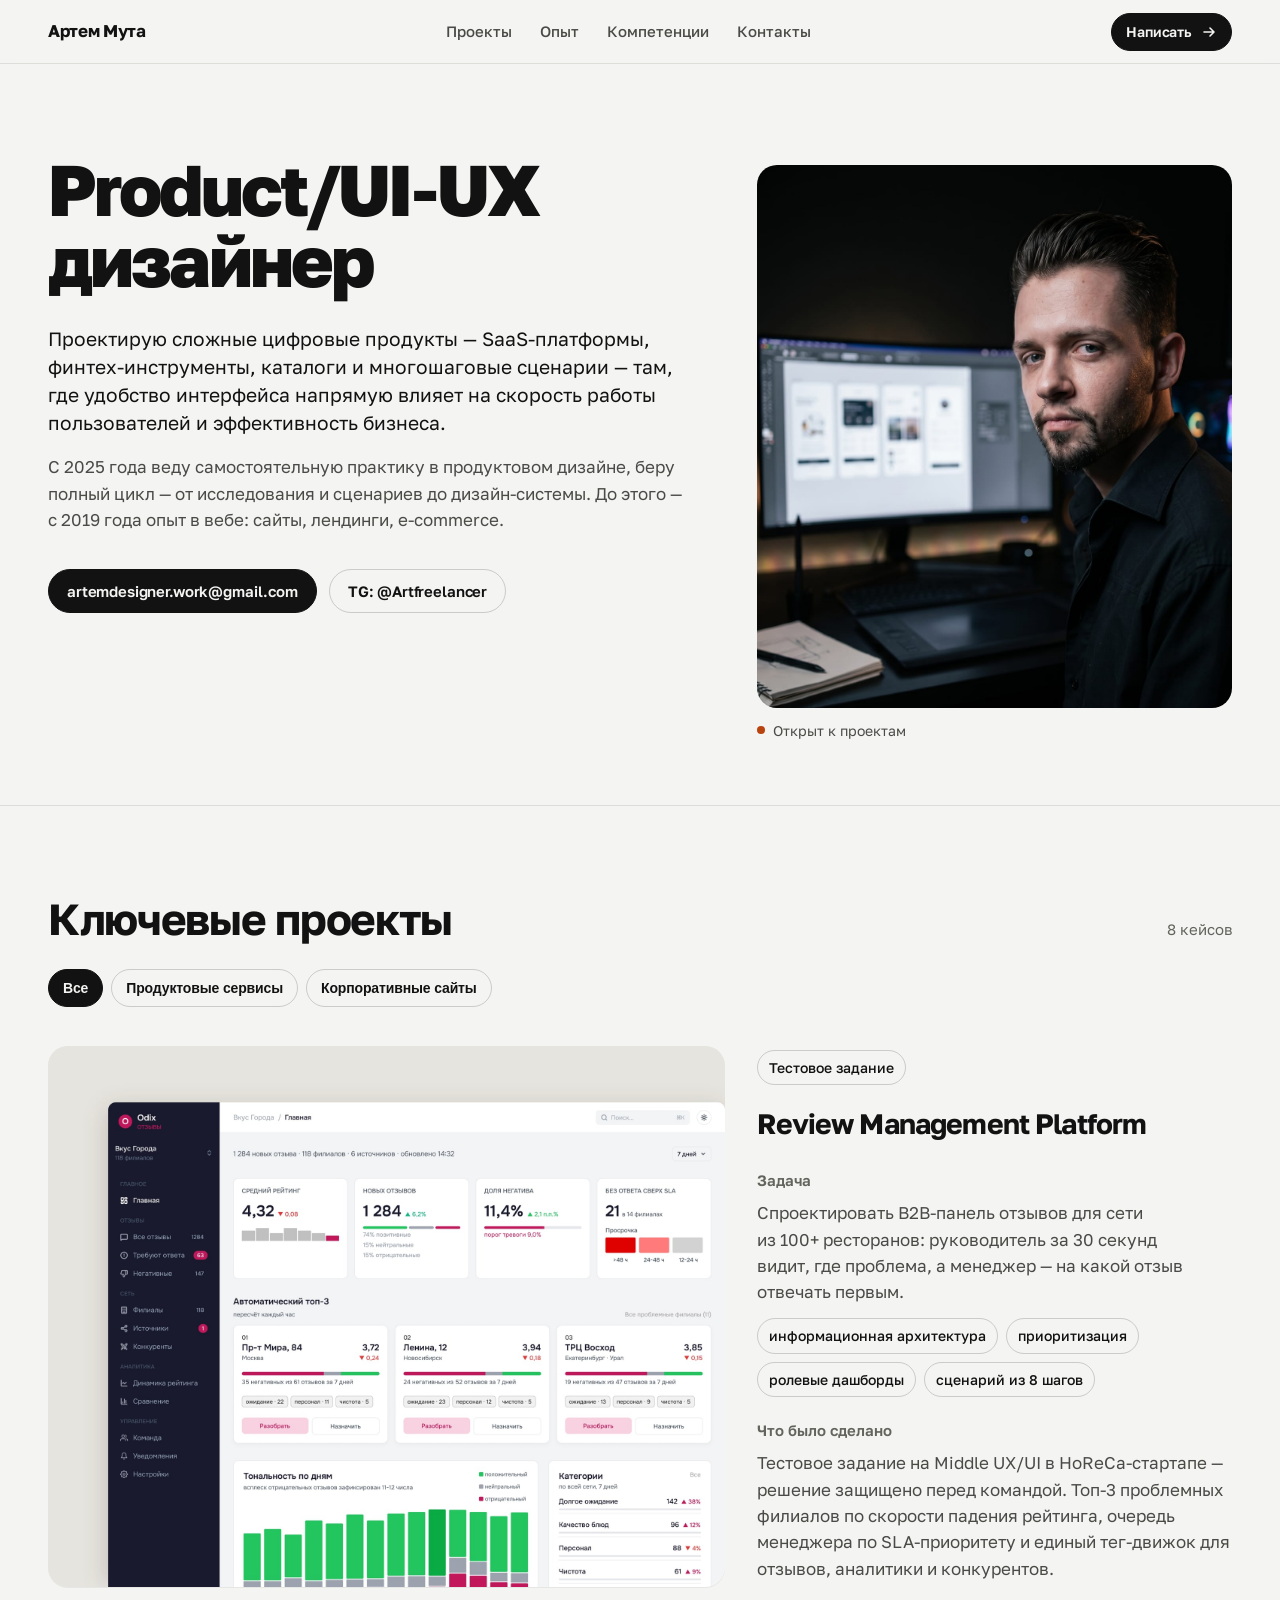
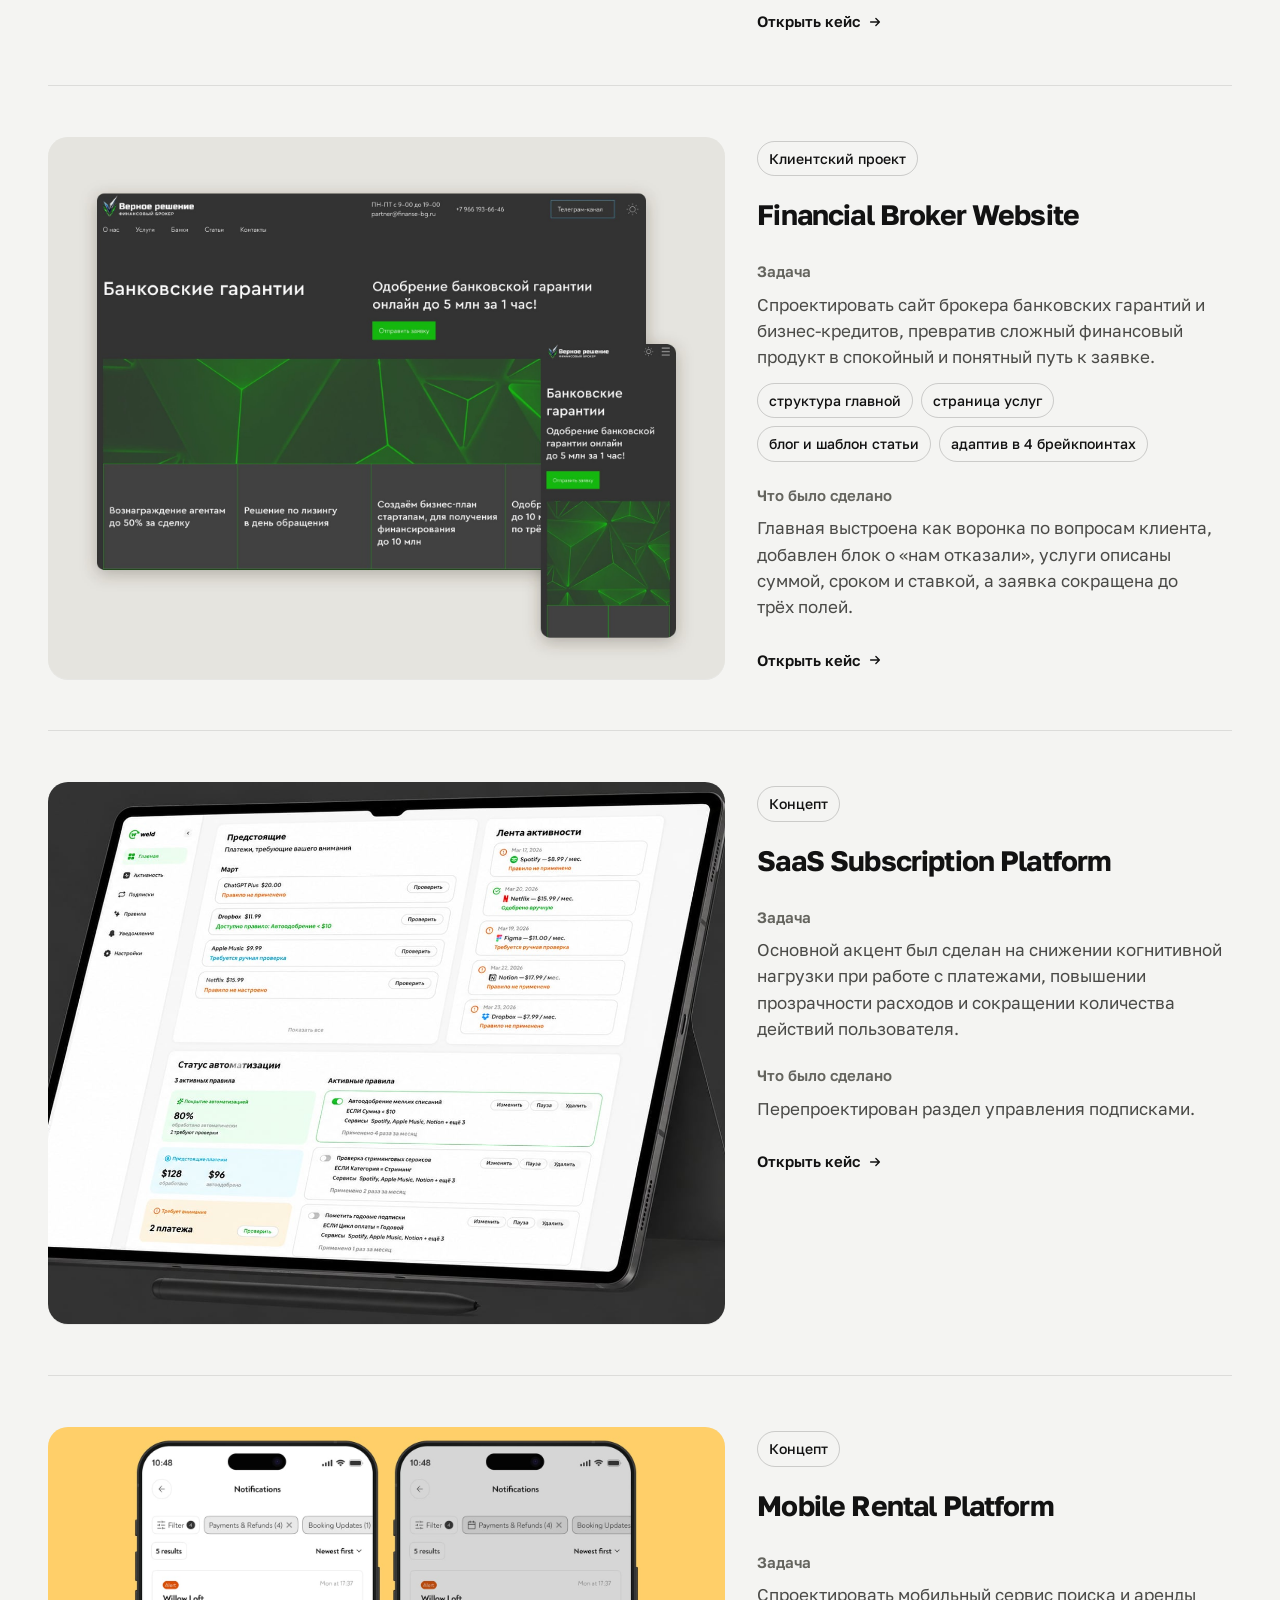
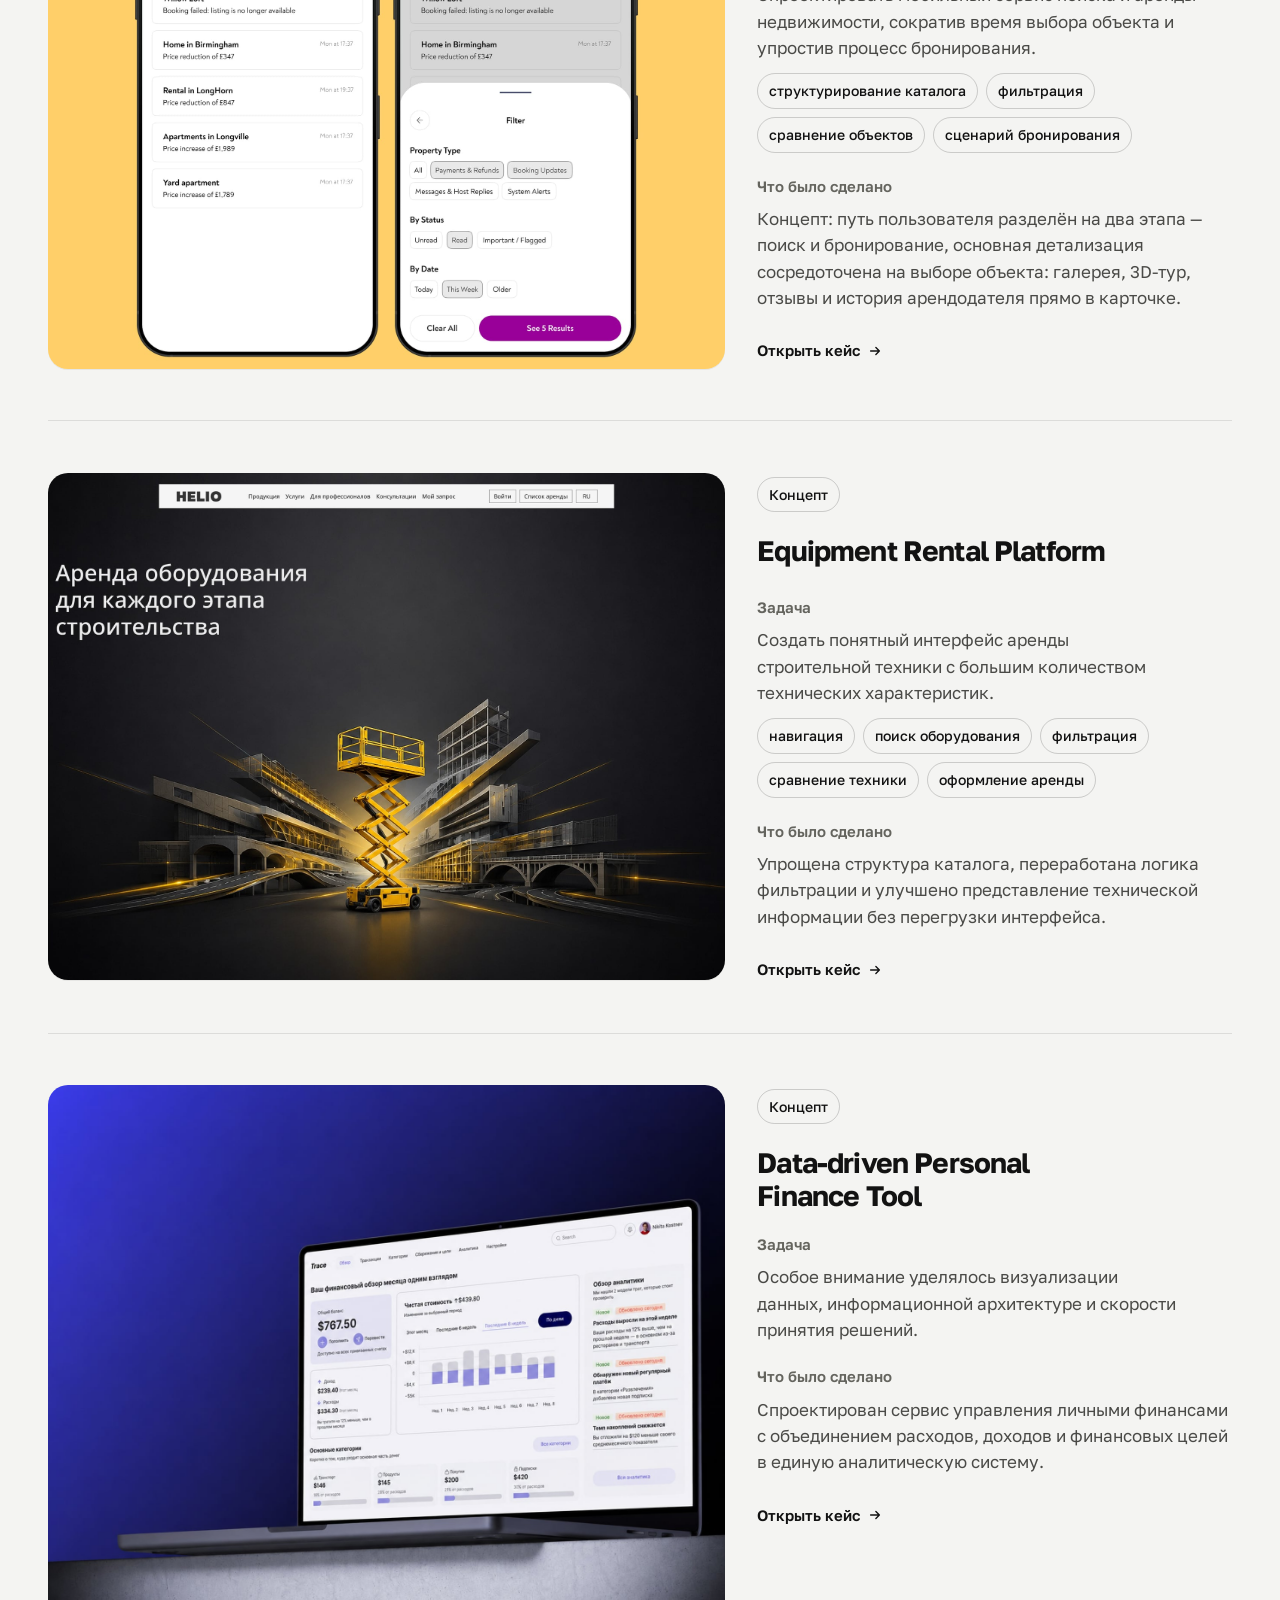
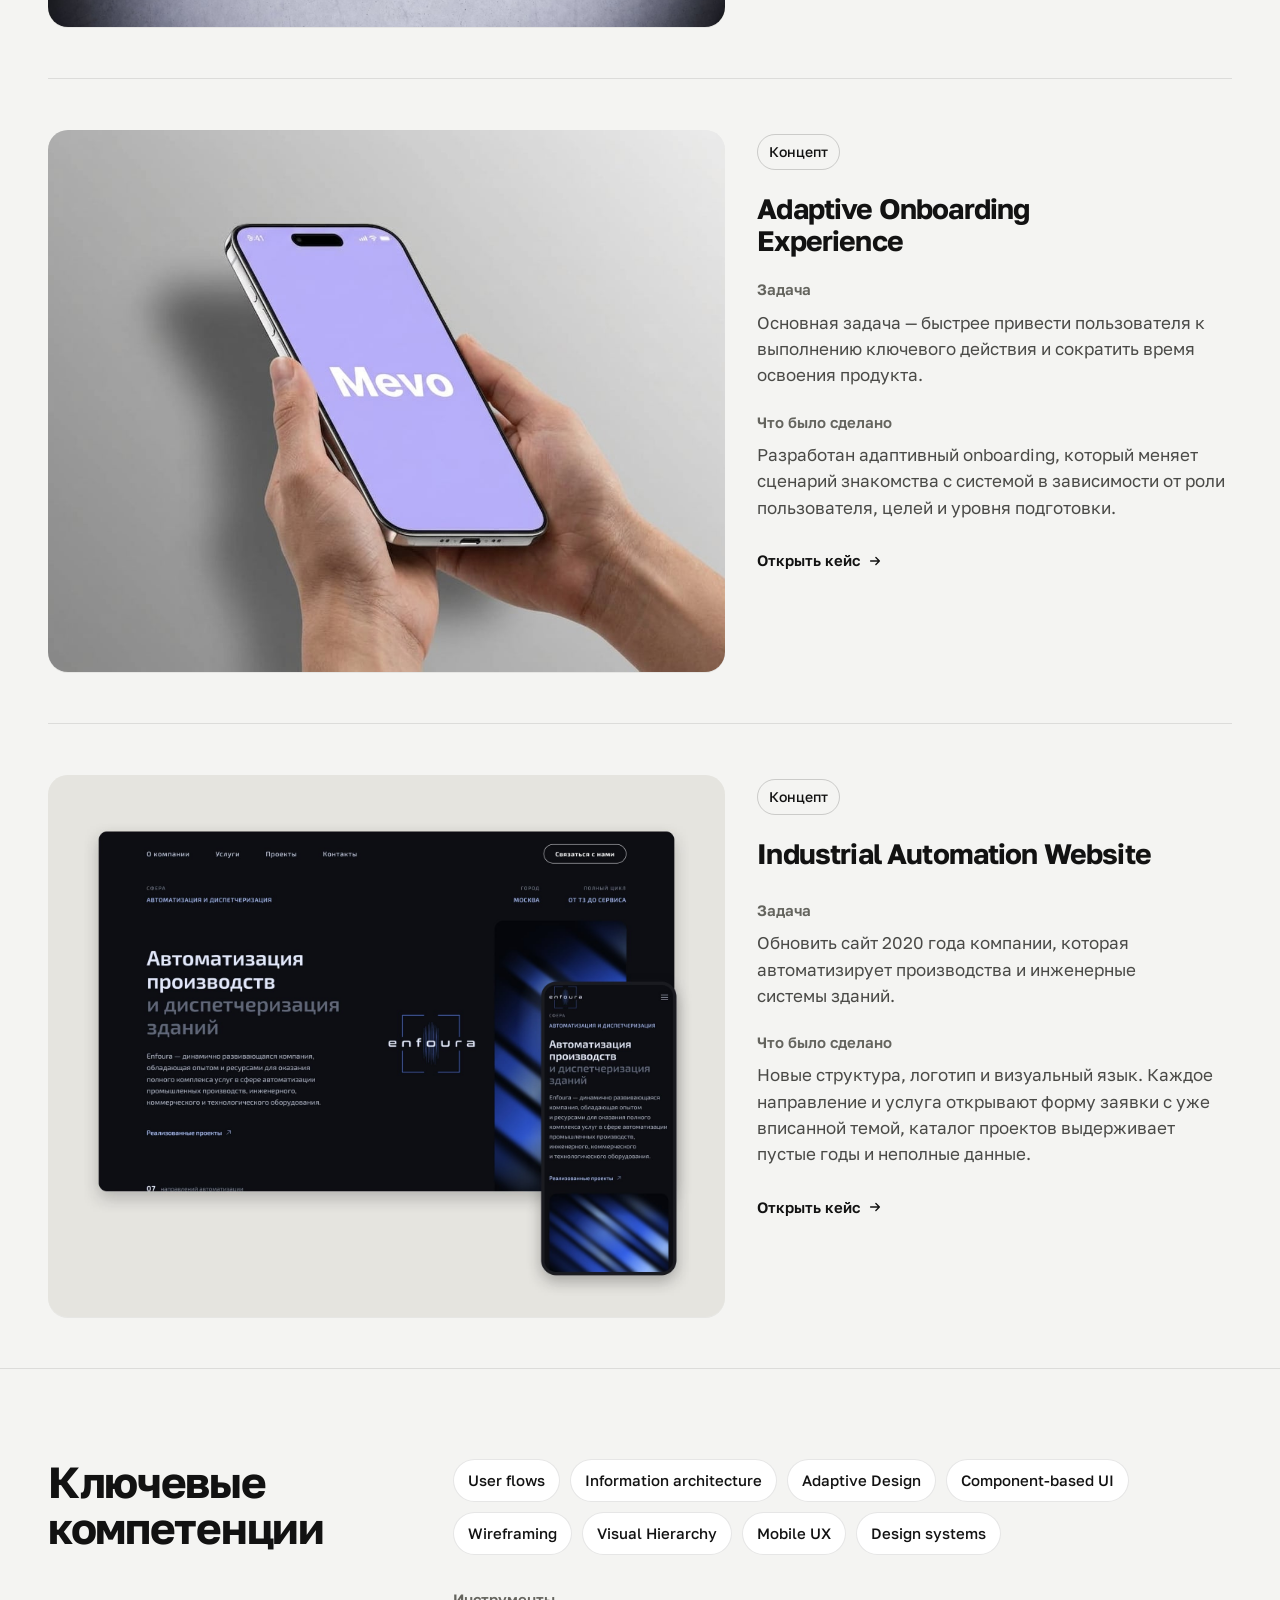
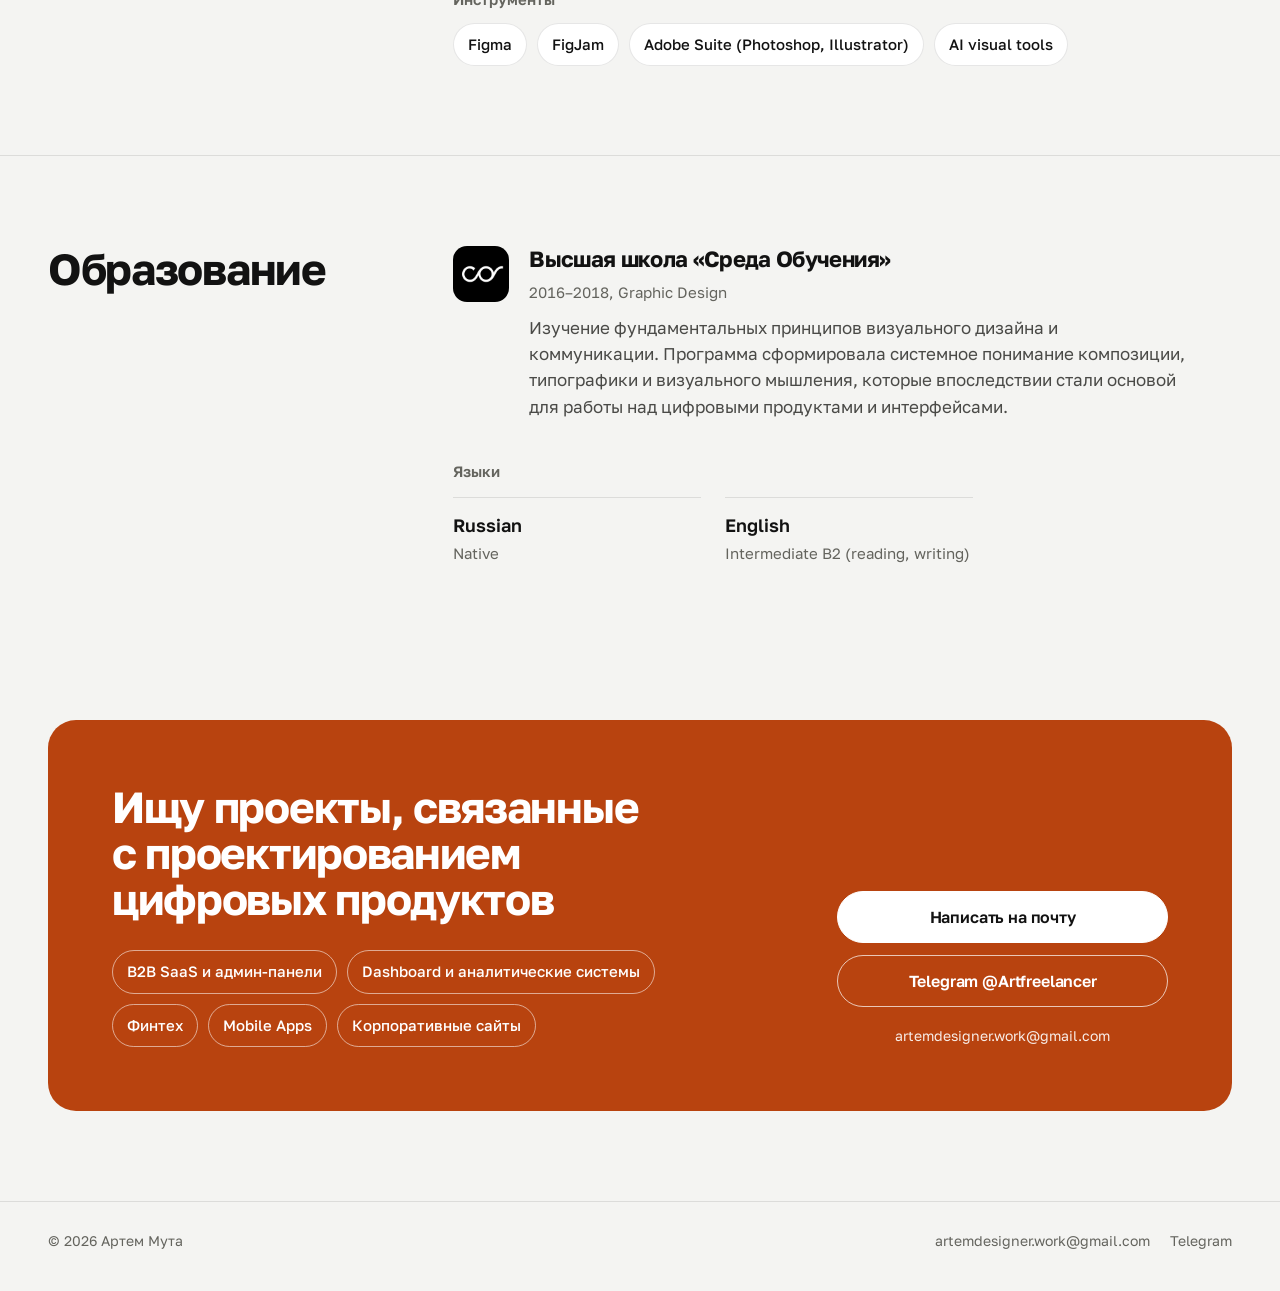
==== index.html @ 00dcc7f1 "Add Enfoura case; project category filter on homepage; drop type row from case headers Co-Authored-B" ====
<!DOCTYPE html>
<html lang="ru">
<head>
<meta charset="utf-8">
<meta name="viewport" content="width=device-width, initial-scale=1">
<title>Артем Мута — Product/UI-UX дизайнер</title>
<meta name="description" content="Проектирую цифровые продукты: B2B SaaS и админ-панели, дашборды и аналитические системы, финтех, мобильные приложения и корпоративные сайты. Портфолио и опыт.">
<meta property="og:title" content="Артем Мута — Product/UI-UX дизайнер">
<meta property="og:description" content="B2B SaaS и админ-панели, dashboard и аналитические системы, финтех, mobile apps, корпоративные сайты. Полный цикл — от анализа задачи до дизайн-системы.">
<meta property="og:type" content="website">
<meta property="og:url" content="https://artemmdesign.ru/">
<meta property="og:image" content="https://artemmdesign.ru/assets/web/portrait.jpg">
<link rel="canonical" href="https://artemmdesign.ru/">
<link rel="preload" href="assets/fonts/golos-cyrillic.woff2" as="font" type="font/woff2" crossorigin>
<link rel="preload" href="assets/fonts/golos-latin.woff2" as="font" type="font/woff2" crossorigin>
<link rel="icon" href="assets/favicon.svg" type="image/svg+xml">
<link rel="stylesheet" href="assets/site.css">
<script>document.documentElement.classList.add('js')</script>
</head>
<body>

<header class="nav">
  <div class="wrap">
    <a class="brand" href="#top" aria-label="Артем Мута — на главную">
      <span>Артем Мута</span>
    </a>
    <nav class="nav__links" aria-label="Разделы">
      <a href="#projects">Проекты</a>
      <a href="#experience">Опыт</a>
      <a href="#skills">Компетенции</a>
      <a href="#contact">Контакты</a>
    </nav>
    <a class="btn btn--sm" href="mailto:artemdesigner.work@gmail.com">
      Написать
      <svg viewBox="0 0 16 16" fill="none" stroke="currentColor" stroke-width="1.6" stroke-linecap="round" stroke-linejoin="round" aria-hidden="true"><path d="M3 8h10M9 4l4 4-4 4"/></svg>
    </a>
  </div>
</header>

<main id="top">

  <!-- Hero -->
  <section class="hero" aria-labelledby="hero-title">
    <div class="wrap grid">
      <div class="hero__text">
        <h1 id="hero-title" class="draw-title">Product/UI&#8209;UX дизайнер</h1>
        <div class="hero__copy">
          <p class="lede reveal" style="--i:1">Проектирую сложные цифровые продукты — SaaS-платформы, финтех-инструменты, каталоги и многошаговые сценарии — там, где удобство интерфейса напрямую влияет на скорость работы пользователей и эффективность бизнеса.</p>
          <p class="muted reveal" style="--i:2">С 2025 года веду самостоятельную практику в продуктовом дизайне, беру полный цикл — от исследования и сценариев до дизайн-системы. До этого — с 2019 года опыт в вебе: сайты, лендинги, e-commerce.</p>
        </div>
        <div class="hero__contacts reveal" style="--i:3">
          <a class="btn" href="mailto:artemdesigner.work@gmail.com">
            artemdesigner.work@gmail.com
          </a>
          <a class="btn btn--ghost" href="https://t.me/Artfreelancer" target="_blank" rel="noopener">
            TG: @Artfreelancer
          </a>
        </div>
      </div>
      <figure class="hero__media reveal" style="--i:2">
        <img src="assets/web/portrait.jpg" width="1200" height="1500" alt="Артем Мута за рабочим столом, на экране — макеты мобильного интерфейса" fetchpriority="high">
        <figcaption>
          <span class="hero__status"><i aria-hidden="true"></i>Открыт к проектам</span>
        </figcaption>
      </figure>
    </div>
  </section>

  <!-- Projects -->
  <section class="projects" id="projects" aria-labelledby="projects-title">
    <div class="wrap">
      <div class="projects__head reveal">
        <h2 id="projects-title">Ключевые проекты</h2>
        <p class="num" aria-live="polite">8 кейсов</p>
      </div>
      <div class="projects__filter" role="group" aria-label="Категория проектов" hidden>
        <button class="btn btn--sm" type="button" data-filter="all" aria-pressed="true">Все</button>
        <button class="btn btn--sm btn--ghost" type="button" data-filter="product" aria-pressed="false">Продуктовые сервисы</button>
        <button class="btn btn--sm btn--ghost" type="button" data-filter="site" aria-pressed="false">Корпоративные сайты</button>
      </div>

      <article class="case reveal" data-category="product">
        <div class="case__media">
          <a class="case__frame" href="cases/odix.html" tabindex="-1">
            <img src="assets/web/odix.jpg" width="1800" height="1440" alt="Главный экран Odix: KPI сети ресторанов и автоматический топ-3 проблемных филиалов" loading="lazy">
          </a>
        </div>
        <div class="case__text">
          <ul class="case__bullets" aria-label="Тип проекта"><li>Тестовое задание</li></ul>
          <div class="case__title">
            <h3><a href="cases/odix.html">Review Management Platform</a></h3>
            <a class="arrow" href="cases/odix.html" tabindex="-1" aria-hidden="true"><svg viewBox="0 0 16 16" fill="none" stroke="currentColor" stroke-width="1.6" stroke-linecap="round" stroke-linejoin="round" aria-hidden="true"><path d="M4 12 12 4M5 4h7v7"/></svg></a>
          </div>
          <div class="case__block">
            <h4>Задача</h4>
            <p>Спроектировать B2B-панель отзывов для сети из 100+ ресторанов: руководитель за 30 секунд видит, где проблема, а менеджер — на какой отзыв отвечать первым.</p>
            <ul class="case__bullets">
              <li>информационная архитектура</li>
              <li>приоритизация</li>
              <li>ролевые дашборды</li>
              <li>сценарий из 8 шагов</li>
            </ul>
          </div>
          <div class="case__block">
            <h4>Что было сделано</h4>
            <p>Тестовое задание на Middle UX/UI в HoReCa-стартапе — решение защищено перед командой. Топ-3 проблемных филиалов по скорости падения рейтинга, очередь менеджера по SLA-приоритету и единый тег-движок для отзывов, аналитики и конкурентов.</p>
          </div>
          <a class="case__link" href="cases/odix.html" tabindex="-1" aria-hidden="true">Открыть кейс <svg viewBox="0 0 16 16" fill="none" stroke="currentColor" stroke-width="1.6" stroke-linecap="round" stroke-linejoin="round" aria-hidden="true"><path d="M3 8h10M9 4l4 4-4 4"/></svg></a>
        </div>
      </article>

      <article class="case reveal" data-category="site">
        <div class="case__media">
          <a class="case__frame" href="cases/vernoe-reshenie.html" tabindex="-1">
            <img src="assets/web/vernoe-reshenie.jpg" width="1800" height="1440" alt="Сайт «Верное решение» на десктопе и мобильном: первый экран с оффером банковских гарантий" loading="lazy">
          </a>
        </div>
        <div class="case__text">
          <ul class="case__bullets" aria-label="Тип проекта"><li>Клиентский проект</li></ul>
          <div class="case__title">
            <h3><a href="cases/vernoe-reshenie.html">Financial Broker Website</a></h3>
            <a class="arrow" href="cases/vernoe-reshenie.html" tabindex="-1" aria-hidden="true"><svg viewBox="0 0 16 16" fill="none" stroke="currentColor" stroke-width="1.6" stroke-linecap="round" stroke-linejoin="round" aria-hidden="true"><path d="M4 12 12 4M5 4h7v7"/></svg></a>
          </div>
          <div class="case__block">
            <h4>Задача</h4>
            <p>Спроектировать сайт брокера банковских гарантий и бизнес-кредитов, превратив сложный финансовый продукт в спокойный и понятный путь к заявке.</p>
            <ul class="case__bullets">
              <li>структура главной</li>
              <li>страница услуг</li>
              <li>блог и шаблон статьи</li>
              <li>адаптив в 4 брейкпоинтах</li>
            </ul>
          </div>
          <div class="case__block">
            <h4>Что было сделано</h4>
            <p>Главная выстроена как воронка по вопросам клиента, добавлен блок о «нам отказали», услуги описаны суммой, сроком и ставкой, а заявка сокращена до трёх полей.</p>
          </div>
          <a class="case__link" href="cases/vernoe-reshenie.html" tabindex="-1" aria-hidden="true">Открыть кейс <svg viewBox="0 0 16 16" fill="none" stroke="currentColor" stroke-width="1.6" stroke-linecap="round" stroke-linejoin="round" aria-hidden="true"><path d="M3 8h10M9 4l4 4-4 4"/></svg></a>
        </div>
      </article>

      <article class="case reveal" data-category="product">
        <div class="case__media">
          <a class="case__frame" href="cases/saas-subscription.html" tabindex="-1">
            <img src="assets/web/saas-subscription.jpg" width="1600" height="1046" alt="Планшет с интерфейсом управления подписками: предстоящие платежи, лента активности и правила автоматизации" loading="lazy">
          </a>
        </div>
        <div class="case__text">
          <ul class="case__bullets" aria-label="Тип проекта"><li>Концепт</li></ul>
          <div class="case__title">
            <h3><a href="cases/saas-subscription.html">SaaS Subscription Platform</a></h3>
            <a class="arrow" href="cases/saas-subscription.html" tabindex="-1" aria-hidden="true"><svg viewBox="0 0 16 16" fill="none" stroke="currentColor" stroke-width="1.6" stroke-linecap="round" stroke-linejoin="round" aria-hidden="true"><path d="M4 12 12 4M5 4h7v7"/></svg></a>
          </div>
          <div class="case__block">
            <h4>Задача</h4>
            <p>Основной акцент был сделан на снижении когнитивной нагрузки при работе с платежами, повышении прозрачности расходов и сокращении количества действий пользователя.</p>
          </div>
          <div class="case__block">
            <h4>Что было сделано</h4>
            <p>Перепроектирован раздел управления подписками.</p>
          </div>
          <a class="case__link" href="cases/saas-subscription.html" tabindex="-1" aria-hidden="true">Открыть кейс <svg viewBox="0 0 16 16" fill="none" stroke="currentColor" stroke-width="1.6" stroke-linecap="round" stroke-linejoin="round" aria-hidden="true"><path d="M3 8h10M9 4l4 4-4 4"/></svg></a>
        </div>
      </article>

      <article class="case reveal" data-category="product">
        <div class="case__media">
          <a class="case__frame" href="cases/mobile-rental.html" tabindex="-1">
            <img src="assets/web/rental-mobile.jpg" width="1800" height="1549" alt="Два экрана мобильного приложения аренды: список уведомлений и фильтр" loading="lazy">
          </a>
        </div>
        <div class="case__text">
          <ul class="case__bullets" aria-label="Тип проекта"><li>Концепт</li></ul>
          <div class="case__title">
            <h3><a href="cases/mobile-rental.html">Mobile Rental Platform</a></h3>
            <a class="arrow" href="cases/mobile-rental.html" tabindex="-1" aria-hidden="true"><svg viewBox="0 0 16 16" fill="none" stroke="currentColor" stroke-width="1.6" stroke-linecap="round" stroke-linejoin="round" aria-hidden="true"><path d="M4 12 12 4M5 4h7v7"/></svg></a>
          </div>
          <div class="case__block">
            <h4>Задача</h4>
            <p>Спроектировать мобильный сервис поиска и аренды недвижимости, сократив время выбора объекта и упростив процесс бронирования.</p>
            <ul class="case__bullets">
              <li>структурирование каталога</li>
              <li>фильтрация</li>
              <li>сравнение объектов</li>
              <li>сценарий бронирования</li>
            </ul>
          </div>
          <div class="case__block">
            <h4>Что было сделано</h4>
            <p>Концепт: путь пользователя разделён на два этапа — поиск и бронирование, основная детализация сосредоточена на выборе объекта: галерея, 3D-тур, отзывы и история арендодателя прямо в карточке.</p>
          </div>
          <a class="case__link" href="cases/mobile-rental.html" tabindex="-1" aria-hidden="true">Открыть кейс <svg viewBox="0 0 16 16" fill="none" stroke="currentColor" stroke-width="1.6" stroke-linecap="round" stroke-linejoin="round" aria-hidden="true"><path d="M3 8h10M9 4l4 4-4 4"/></svg></a>
        </div>
      </article>

      <article class="case reveal" data-category="product">
        <div class="case__media">
          <a class="case__frame case__frame--43" href="cases/equipment-rental.html" tabindex="-1">
            <img src="assets/web/equipment-rental.jpg" width="1800" height="1347" alt="Главный экран сервиса аренды техники HELIO: заголовок «Аренда оборудования для каждого этапа строительства» и ножничный подъёмник на фоне стройки" loading="lazy">
          </a>
        </div>
        <div class="case__text">
          <ul class="case__bullets" aria-label="Тип проекта"><li>Концепт</li></ul>
          <div class="case__title">
            <h3><a href="cases/equipment-rental.html">Equipment Rental Platform</a></h3>
            <a class="arrow" href="cases/equipment-rental.html" tabindex="-1" aria-hidden="true"><svg viewBox="0 0 16 16" fill="none" stroke="currentColor" stroke-width="1.6" stroke-linecap="round" stroke-linejoin="round" aria-hidden="true"><path d="M4 12 12 4M5 4h7v7"/></svg></a>
          </div>
          <div class="case__block">
            <h4>Задача</h4>
            <p>Создать понятный интерфейс аренды строительной техники с большим количеством технических характеристик.</p>
            <ul class="case__bullets">
              <li>навигация</li>
              <li>поиск оборудования</li>
              <li>фильтрация</li>
              <li>сравнение техники</li>
              <li>оформление аренды</li>
            </ul>
          </div>
          <div class="case__block">
            <h4>Что было сделано</h4>
            <p>Упрощена структура каталога, переработана логика фильтрации и улучшено представление технической информации без перегрузки интерфейса.</p>
          </div>
          <a class="case__link" href="cases/equipment-rental.html" tabindex="-1" aria-hidden="true">Открыть кейс <svg viewBox="0 0 16 16" fill="none" stroke="currentColor" stroke-width="1.6" stroke-linecap="round" stroke-linejoin="round" aria-hidden="true"><path d="M3 8h10M9 4l4 4-4 4"/></svg></a>
        </div>
      </article>

      <article class="case reveal" data-category="product">
        <div class="case__media">
          <a class="case__frame" href="cases/finance.html" tabindex="-1">
            <img src="assets/web/finance.jpg" width="1600" height="1262" alt="Ноутбук с дашбордом личных финансов Trace: баланс, график чистой стоимости и категории расходов" loading="lazy">
          </a>
        </div>
        <div class="case__text">
          <ul class="case__bullets" aria-label="Тип проекта"><li>Концепт</li></ul>
          <div class="case__title">
            <h3><a href="cases/finance.html">Data-driven Personal Finance Tool</a></h3>
            <a class="arrow" href="cases/finance.html" tabindex="-1" aria-hidden="true"><svg viewBox="0 0 16 16" fill="none" stroke="currentColor" stroke-width="1.6" stroke-linecap="round" stroke-linejoin="round" aria-hidden="true"><path d="M4 12 12 4M5 4h7v7"/></svg></a>
          </div>
          <div class="case__block">
            <h4>Задача</h4>
            <p>Особое внимание уделялось визуализации данных, информационной архитектуре и скорости принятия решений.</p>
          </div>
          <div class="case__block">
            <h4>Что было сделано</h4>
            <p>Спроектирован сервис управления личными финансами с объединением расходов, доходов и финансовых целей в единую аналитическую систему.</p>
          </div>
          <a class="case__link" href="cases/finance.html" tabindex="-1" aria-hidden="true">Открыть кейс <svg viewBox="0 0 16 16" fill="none" stroke="currentColor" stroke-width="1.6" stroke-linecap="round" stroke-linejoin="round" aria-hidden="true"><path d="M3 8h10M9 4l4 4-4 4"/></svg></a>
        </div>
      </article>

      <article class="case reveal" data-category="product">
        <div class="case__media">
          <a class="case__frame" href="cases/onboarding.html" tabindex="-1">
            <img src="assets/web/onboarding.jpg" width="1196" height="896" alt="Смартфон в руках с экраном приветствия приложения Mevo" loading="lazy">
          </a>
        </div>
        <div class="case__text">
          <ul class="case__bullets" aria-label="Тип проекта"><li>Концепт</li></ul>
          <div class="case__title">
            <h3><a href="cases/onboarding.html">Adaptive Onboarding Experience</a></h3>
            <a class="arrow" href="cases/onboarding.html" tabindex="-1" aria-hidden="true"><svg viewBox="0 0 16 16" fill="none" stroke="currentColor" stroke-width="1.6" stroke-linecap="round" stroke-linejoin="round" aria-hidden="true"><path d="M4 12 12 4M5 4h7v7"/></svg></a>
          </div>
          <div class="case__block">
            <h4>Задача</h4>
            <p>Основная задача — быстрее привести пользователя к выполнению ключевого действия и сократить время освоения продукта.</p>
          </div>
          <div class="case__block">
            <h4>Что было сделано</h4>
            <p>Разработан адаптивный onboarding, который меняет сценарий знакомства с системой в зависимости от роли пользователя, целей и уровня подготовки.</p>
          </div>
          <a class="case__link" href="cases/onboarding.html" tabindex="-1" aria-hidden="true">Открыть кейс <svg viewBox="0 0 16 16" fill="none" stroke="currentColor" stroke-width="1.6" stroke-linecap="round" stroke-linejoin="round" aria-hidden="true"><path d="M3 8h10M9 4l4 4-4 4"/></svg></a>
        </div>
      </article>

      <article class="case reveal" data-category="site">
        <div class="case__media">
          <a class="case__frame" href="cases/enfoura.html" tabindex="-1">
            <img src="assets/web/enfoura.jpg" width="1800" height="1440" alt="Сайт Enfoura на ноутбуке и смартфоне: первый экран с заголовком «Автоматизация производств и диспетчеризация зданий», знаком компании и световыми полосами" loading="lazy">
          </a>
        </div>
        <div class="case__text">
          <ul class="case__bullets" aria-label="Тип проекта"><li>Концепт</li></ul>
          <div class="case__title">
            <h3><a href="cases/enfoura.html">Industrial Automation Website</a></h3>
            <a class="arrow" href="cases/enfoura.html" tabindex="-1" aria-hidden="true"><svg viewBox="0 0 16 16" fill="none" stroke="currentColor" stroke-width="1.6" stroke-linecap="round" stroke-linejoin="round" aria-hidden="true"><path d="M4 12 12 4M5 4h7v7"/></svg></a>
          </div>
          <div class="case__block">
            <h4>Задача</h4>
            <p>Обновить сайт 2020 года компании, которая автоматизирует производства и инженерные системы зданий.</p>
          </div>
          <div class="case__block">
            <h4>Что было сделано</h4>
            <p>Новые структура, логотип и визуальный язык. Каждое направление и услуга открывают форму заявки с уже вписанной темой, каталог проектов выдерживает пустые годы и неполные данные.</p>
          </div>
          <a class="case__link" href="cases/enfoura.html" tabindex="-1" aria-hidden="true">Открыть кейс <svg viewBox="0 0 16 16" fill="none" stroke="currentColor" stroke-width="1.6" stroke-linecap="round" stroke-linejoin="round" aria-hidden="true"><path d="M3 8h10M9 4l4 4-4 4"/></svg></a>
        </div>
      </article>
      </div>
    </div>
  </section>

  <!-- Skills -->
  <section class="section" id="skills" aria-labelledby="skills-title">
    <div class="wrap grid">
      <div class="section__head reveal"><h2 id="skills-title">Ключевые компетенции</h2></div>
      <div class="section__body reveal">
        <ul class="chips">
          <li>User flows</li>
          <li>Information architecture</li>
          <li>Adaptive Design</li>
          <li>Component-based UI</li>
          <li>Wireframing</li>
          <li>Visual Hierarchy</li>
          <li>Mobile UX</li>
          <li>Design systems</li>
        </ul>
        <div class="tools">
          <h3>Инструменты</h3>
          <ul class="chips">
            <li>Figma</li>
            <li>FigJam</li>
            <li>Adobe Suite (Photoshop, Illustrator)</li>
            <li>AI visual tools</li>
          </ul>
        </div>
      </div>
    </div>
  </section>

  <!-- Education -->
  <section class="section" id="education" aria-labelledby="edu-title">
    <div class="wrap grid">
      <div class="section__head reveal"><h2 id="edu-title">Образование</h2></div>
      <div class="section__body reveal">
        <div class="edu">
          <img src="assets/web/education.png" width="56" height="56" alt="Логотип Высшей школы «Среда Обучения»">
          <div class="edu__body">
            <h3>Высшая школа «Среда Обучения»</h3>
            <span class="when num">2016–2018, Graphic Design</span>
            <p>Изучение фундаментальных принципов визуального дизайна и коммуникации. Программа сформировала системное понимание композиции, типографики и визуального мышления, которые впоследствии стали основой для работы над цифровыми продуктами и интерфейсами.</p>
          </div>
        </div>
        <div class="langs" id="languages">
          <h4>Языки</h4>
          <div><strong>Russian</strong><span>Native</span></div>
          <div><strong>English</strong><span>Intermediate B2 (reading, writing)</span></div>
        </div>
      </div>
    </div>
  </section>

  <!-- Contact -->
  <section class="cta" id="contact" aria-labelledby="cta-title">
    <div class="wrap">
      <div class="cta__panel reveal">
        <div class="cta__text">
          <h2 id="cta-title">Ищу проекты, связанные с проектированием цифровых продуктов</h2>
          <ul class="cta__tags" aria-label="Типы проектов">
            <li>B2B SaaS и админ-панели</li>
            <li>Dashboard и аналитические системы</li>
            <li>Финтех</li>
            <li>Mobile Apps</li>
            <li>Корпоративные сайты</li>
          </ul>
        </div>
        <div class="cta__actions">
          <a class="btn btn--light" href="mailto:artemdesigner.work@gmail.com">
            Написать на почту
          </a>
          <a class="btn btn--outline-light" href="https://t.me/Artfreelancer" target="_blank" rel="noopener">
            Telegram @Artfreelancer
          </a>
          <small>artemdesigner.work@gmail.com</small>
        </div>
      </div>
    </div>
  </section>

</main>

<footer class="footer">
  <div class="wrap">
    <span>© <span class="num">2026</span> Артем Мута</span>
    <nav aria-label="Контакты">
      <a href="mailto:artemdesigner.work@gmail.com">artemdesigner.work@gmail.com</a>
      <a href="https://t.me/Artfreelancer" target="_blank" rel="noopener">Telegram</a>
    </nav>
  </div>
</footer>

<script>
  document.documentElement.classList.add('js');
  const els = document.querySelectorAll('.reveal');
  if ('IntersectionObserver' in window) {
    const io = new IntersectionObserver((entries) => {
      for (const e of entries) {
        if (e.isIntersecting) { e.target.classList.add('in'); io.unobserve(e.target); }
      }
    }, { rootMargin: '0px 0px -8% 0px', threshold: 0.08 });
    els.forEach(el => io.observe(el));
  } else {
    els.forEach(el => el.classList.add('in'));
  }

  // Projects: filter cards by category (product services vs corporate websites).
  (() => {
    const bar = document.querySelector('.projects__filter');
    const cards = [...document.querySelectorAll('.case[data-category]')];
    const count = document.querySelector('.projects__head .num');
    if (!bar || !cards.length) return;
    const word = (n) => { const a = n % 10, b = n % 100; return a === 1 && b !== 11 ? 'кейс' : a >= 2 && a <= 4 && (b < 12 || b > 14) ? 'кейса' : 'кейсов'; };
    const apply = (f) => {
      let shown = 0;
      cards.forEach((c) => { const on = f === 'all' || c.dataset.category === f; c.hidden = !on; if (on) { shown++; c.classList.add('in'); } });
      bar.querySelectorAll('[data-filter]').forEach((b) => { const on = b.dataset.filter === f; b.setAttribute('aria-pressed', on); b.classList.toggle('btn--ghost', !on); });
      if (count) count.textContent = shown + ' ' + word(shown);
    };
    bar.hidden = false;
    bar.addEventListener('click', (e) => { const b = e.target.closest('[data-filter]'); if (b) apply(b.dataset.filter); });
  })();

  // Hero title: glyph outlines draw in, then the solid fill returns (idea: 21st.dev "path drawing" hero).
  (async () => {
    const h = document.querySelector('.draw-title');
    if (!h) return;
    const finish = () => h.classList.add('drawn');
    try {
      if (matchMedia('(prefers-reduced-motion: reduce)').matches) return finish();
      if (document.fonts) await document.fonts.ready;
      const text = h.firstChild;
      if (!text || text.nodeType !== 3) return finish();
      const cs = getComputedStyle(h);
      const ctx = document.createElement('canvas').getContext('2d');
      ctx.font = cs.fontWeight + ' ' + cs.fontSize + ' ' + cs.fontFamily;
      const ascent = ctx.measureText('Hд').fontBoundingBoxAscent;
      if (!ascent) return finish();
      const box = h.getBoundingClientRect(), range = document.createRange();
      const xs = [], ys = [], glyphs = [];
      for (let i = 0; i < text.length; i++) {
        const ch = text.data[i];
        if (/\s/.test(ch)) continue;
        range.setStart(text, i); range.setEnd(text, i + 1);
        const r = range.getClientRects()[0];
        if (!r) continue;
        xs.push((r.left - box.left).toFixed(2)); ys.push((r.top - box.top + ascent).toFixed(2)); glyphs.push(ch);
      }
      const NS = 'http://www.w3.org/2000/svg';
      const svg = document.createElementNS(NS, 'svg');
      svg.setAttribute('class', 'draw-title__svg'); svg.setAttribute('aria-hidden', 'true');
      svg.style.color = getComputedStyle(document.documentElement).getPropertyValue('--ink').trim() || '#121212';
      const t = document.createElementNS(NS, 'text');
      t.setAttribute('x', xs.join(' ')); t.setAttribute('y', ys.join(' '));
      t.style.font = ctx.font;
      t.textContent = glyphs.join('');
      svg.appendChild(t); h.appendChild(svg);
      const dash = parseFloat(cs.fontSize) * 3.5; // just covers the longest glyph contour (measured)
      t.style.strokeDasharray = dash + ' ' + dash;
      const draw = t.animate([{ strokeDashoffset: dash }, { strokeDashoffset: 0 }], { duration: 1900, easing: 'cubic-bezier(.45,0,.2,1)', fill: 'forwards' });
      draw.onfinish = () => {
        finish();
        svg.animate([{ opacity: 1 }, { opacity: 0 }], { duration: 700, delay: 250, fill: 'forwards' }).onfinish = () => svg.remove();
      };
      addEventListener('resize', () => draw.finish(), { once: true });
    } catch (e) { finish(); }
  })();
</script>
</body>
</html>
---- assets/site.css ----
/* Golos Text — variable (400–900), self-hosted, split by script. SIL OFL, Paratype. */
@font-face { font-family: "Golos Text"; font-style: normal; font-weight: 400 900; font-display: swap; src: url(fonts/golos-cyrillic.woff2) format("woff2"); unicode-range: U+0301, U+0400-045F, U+0490-0491, U+04B0-04B1, U+2116; }
@font-face { font-family: "Golos Text"; font-style: normal; font-weight: 400 900; font-display: swap; src: url(fonts/golos-cyrillic-ext.woff2) format("woff2"); unicode-range: U+0460-052F, U+1C80-1C8A, U+20B4, U+2DE0-2DFF, U+A640-A69F, U+FE2E-FE2F; }
@font-face { font-family: "Golos Text"; font-style: normal; font-weight: 400 900; font-display: swap; src: url(fonts/golos-latin.woff2) format("woff2"); unicode-range: U+0000-00FF, U+0131, U+0152-0153, U+02BB-02BC, U+02C6, U+02DA, U+02DC, U+0304, U+0308, U+0329, U+2000-206F, U+20AC, U+2122, U+2191, U+2193, U+2212, U+2215, U+FEFF, U+FFFD; }
@font-face { font-family: "Golos Text"; font-style: normal; font-weight: 400 900; font-display: swap; src: url(fonts/golos-latin-ext.woff2) format("woff2"); unicode-range: U+0100-02BA, U+02BD-02C5, U+02C7-02CC, U+02CE-02D7, U+02DD-02FF, U+0304, U+0308, U+0329, U+1D00-1DBF, U+1E00-1E9F, U+1EF2-1EFF, U+2020, U+20A0-20AB, U+20AD-20C0, U+2113, U+2C60-2C7F, U+A720-A7FF; }

:root {
  --bg: #F4F4F2;
  --bg-2: #EBEBE7;
  --ink: #121212;
  --ink-2: #4A4A47;
  --ink-3: #64645E;
  --rule: rgba(18,18,18,.10);
  --rule-2: rgba(18,18,18,.18);
  --accent: #B8430F;
  --accent-ink: #8A320B;
  --accent-soft: #FBE9DF;
  --white: #FFFFFF;
  --radius: 20px;
  --gutter: clamp(16px, 4vw, 48px);
  --max: 1280px;
  --ease: cubic-bezier(.16, 1, .3, 1);
  --font: "Golos Text", "Segoe UI", system-ui, -apple-system, sans-serif;
}

* { box-sizing: border-box; margin: 0; padding: 0; }
html { scroll-behavior: smooth; -webkit-text-size-adjust: 100%; }
html:focus-within { scroll-behavior: smooth; }
body {
  font-family: var(--font);
  font-size: 17px;
  line-height: 1.55;
  color: var(--ink);
  background: var(--bg);
  -webkit-font-smoothing: antialiased;
  text-rendering: optimizeLegibility;
  font-feature-settings: "kern", "liga";
  overflow-x: hidden;
}
::selection { background: var(--accent); color: var(--white); }
:focus-visible { outline: 2px solid var(--accent); outline-offset: 3px; border-radius: 4px; }
::-webkit-scrollbar { width: 12px; }
::-webkit-scrollbar-track { background: var(--bg); }
::-webkit-scrollbar-thumb { background: rgba(18,18,18,.22); border: 3px solid var(--bg); border-radius: 8px; }
::-webkit-scrollbar-thumb:hover { background: rgba(18,18,18,.4); }
img { display: block; max-width: 100%; height: auto; }
a { color: inherit; text-decoration: none; }
p a, li a, .link { text-decoration: underline; text-decoration-thickness: 1px; text-underline-offset: .18em; text-decoration-color: var(--rule-2); transition: text-decoration-color .2s var(--ease), color .2s var(--ease); }
p a:hover, li a:hover, .link:hover { text-decoration-color: currentColor; color: var(--accent-ink); }
ul { list-style: none; }
strong { font-weight: 600; }

.wrap { width: min(100% - 2 * var(--gutter), var(--max)); margin-inline: auto; }
.grid { display: grid; grid-template-columns: repeat(12, minmax(0, 1fr)); column-gap: clamp(16px, 2.5vw, 32px); }

/* ---------- Type scale ---------- */
h1, h2, h3, h4 { font-weight: 700; letter-spacing: -0.03em; text-wrap: balance; }
h1 { font-size: clamp(40px, 5.6vw, 76px); line-height: 1.0; font-weight: 800; letter-spacing: -0.04em; }
h2 { font-size: clamp(30px, 3.4vw, 46px); line-height: 1.06; }
h3 { font-size: clamp(24px, 2.2vw, 30px); line-height: 1.15; }
h4 { font-size: 15px; font-weight: 600; letter-spacing: 0; color: var(--ink-3); text-transform: none; }
.lede { font-size: clamp(18px, 1.5vw, 21px); line-height: 1.45; color: var(--ink); text-wrap: pretty; }
.muted { color: var(--ink-2); }
.small { font-size: 15px; }
.num { font-variant-numeric: tabular-nums; }

/* ---------- Nav ---------- */
.nav {
  position: sticky; top: 0; z-index: 50;
  height: 64px;
  background: color-mix(in srgb, var(--bg) 82%, transparent);
  backdrop-filter: saturate(160%) blur(14px);
  -webkit-backdrop-filter: saturate(160%) blur(14px);
  border-bottom: 1px solid var(--rule);
}
.nav .wrap { height: 100%; display: flex; align-items: center; justify-content: space-between; gap: 24px; }
.brand { display: flex; align-items: center; white-space: nowrap; font-weight: 700; letter-spacing: -0.02em; }
.nav__links { display: flex; gap: 28px; font-size: 15px; font-weight: 500; color: var(--ink-2); }
.nav__links a { position: relative; padding: 6px 0; transition: color .2s var(--ease); }
.nav__links a::after { content: ""; position: absolute; left: 0; right: 0; bottom: 0; height: 1.5px; background: var(--ink); transform: scaleX(0); transform-origin: left; transition: transform .35s var(--ease); }
.nav__links a:hover { color: var(--ink); }
.nav__links a:hover::after { transform: scaleX(1); }

.btn {
  display: inline-flex; align-items: center; gap: 10px;
  height: 44px; padding: 0 18px;
  border-radius: 999px;
  background: var(--ink); color: var(--bg);
  font-weight: 600; font-size: 15px; letter-spacing: -0.01em;
  border: 1px solid var(--ink);
  transition: background .25s var(--ease), color .25s var(--ease), transform .35s var(--ease), box-shadow .35s var(--ease);
  white-space: nowrap;
}
.btn:hover { background: var(--accent); border-color: var(--accent); color: var(--white); transform: translateY(-1px); box-shadow: 0 8px 20px -12px rgba(18,18,18,.5); }
.btn:active { transform: translateY(0); box-shadow: none; }
.btn svg { width: 16px; height: 16px; }
.btn--sm { height: 38px; padding: 0 14px; font-size: 14px; }
.btn--ghost { background: transparent; color: var(--ink); border-color: var(--rule-2); }
.btn--ghost:hover { background: var(--ink); color: var(--bg); border-color: var(--ink); box-shadow: none; }
.btn--light { background: var(--white); color: var(--ink); border-color: var(--white); }
.btn--light:hover { background: var(--ink); color: var(--white); border-color: var(--ink); box-shadow: 0 8px 24px -10px rgba(0,0,0,.5); }
.btn--outline-light { background: transparent; color: var(--white); border-color: rgba(255,255,255,.7); }
.btn--outline-light:hover { background: rgba(255,255,255,.12); border-color: var(--white); color: var(--white); box-shadow: none; }

/* ---------- Hero ---------- */
.hero { padding: clamp(48px, 7vw, 96px) 0 clamp(40px, 5vw, 72px); }
.hero .grid { align-items: start; }
.hero__text { grid-column: 1 / span 7; display: flex; flex-direction: column; gap: 28px; }
.hero__text h1 { max-width: 14ch; }
/* hero title: outline drawing, then the solid fill returns */
.draw-title { position: relative; }
.js .draw-title { color: transparent; transition: color .7s var(--ease); }
.js .draw-title.drawn { color: var(--ink); }
.draw-title__svg { position: absolute; inset: 0; width: 100%; height: 100%; overflow: visible; pointer-events: none; }
.draw-title__svg text { fill: none; stroke: currentColor; stroke-width: 1.4; stroke-linejoin: round; stroke-linecap: round; }
.hero__copy { display: flex; flex-direction: column; gap: 18px; max-width: 58ch; }
.hero__contacts { display: flex; flex-wrap: wrap; gap: 12px; margin-top: 8px; }
.hero__media { grid-column: 8 / span 5; position: relative; margin-top: calc(0.16 * clamp(40px, 5.6vw, 76px)); }
.hero__media img { width: 100%; aspect-ratio: 7 / 8; object-fit: cover; border-radius: var(--radius); }
.hero__media figcaption { margin-top: 12px; font-size: 14px; color: var(--ink-3); display: flex; justify-content: space-between; gap: 12px; }
.hero__status { display: inline-flex; align-items: center; gap: 8px; color: var(--ink-2); }
.hero__status i { width: 8px; height: 8px; border-radius: 50%; background: var(--accent); }

/* ---------- Section base ---------- */
.section { padding: clamp(56px, 7vw, 104px) 0; border-top: 1px solid var(--rule); }
.section__head { grid-column: 1 / span 4; }
.section__head h2 { position: sticky; top: 96px; }
.section__body { grid-column: 5 / span 8; }

/* ---------- Focus / approach ---------- */
.focus { padding: clamp(40px, 5vw, 72px) 0; border-top: 1px solid var(--rule); }
.focus__col { grid-column: span 6; }
.focus__col h2 { font-size: 22px; letter-spacing: -0.02em; margin-bottom: 22px; }
.list { display: flex; flex-direction: column; }
.list li { padding: 13px 0; border-top: 1px solid var(--rule); font-size: 18px; font-weight: 500; letter-spacing: -0.01em; display: flex; gap: 20px; align-items: baseline; }
.list li:last-child { border-bottom: 1px solid var(--rule); }
.list--steps li { counter-increment: step; }
.list--steps li::before { content: counter(step, decimal-leading-zero); font-variant-numeric: tabular-nums; color: var(--ink-3); font-size: 14px; font-weight: 500; min-width: 2ch; }
.list--steps { counter-reset: step; }
.list--tags li { justify-content: space-between; }

/* ---------- Projects ---------- */
.projects { padding-top: clamp(56px, 7vw, 104px); border-top: 1px solid var(--rule); }
.projects__head { display: flex; align-items: baseline; justify-content: space-between; gap: 24px; margin-bottom: clamp(32px, 4vw, 56px); }
.projects__head p { color: var(--ink-3); font-size: 15px; white-space: nowrap; }
.projects__filter { display: flex; flex-wrap: wrap; gap: 8px; margin: calc(-1 * clamp(8px, 2vw, 24px)) 0 clamp(24px, 3vw, 40px); }
.projects__filter[hidden], .case[hidden] { display: none; }
.case { display: grid; grid-template-columns: repeat(12, minmax(0, 1fr)); column-gap: clamp(16px, 2.5vw, 32px); row-gap: 28px; padding: clamp(32px, 4vw, 56px) 0; border-top: 1px solid var(--rule); align-items: start; }
.case:first-of-type { border-top: 0; padding-top: 0; }
.case__media { grid-column: 1 / span 7; }
.case__frame {
  display: block; position: relative; overflow: hidden;
  border-radius: var(--radius);
  aspect-ratio: 5 / 4;
  background: var(--bg-2);
  transform: translateY(0);
  transition: transform .6s var(--ease), box-shadow .6s var(--ease);
  box-shadow: 0 1px 0 rgba(18,18,18,.06);
}
.case__frame--43 { aspect-ratio: 4 / 3; }
.case__frame img { width: 100%; height: 100%; object-fit: cover; transition: transform 1.2s var(--ease); }
.case:hover .case__frame { transform: translateY(-6px); box-shadow: 0 24px 48px -28px rgba(18,18,18,.45), 0 1px 0 rgba(18,18,18,.06); }
.case:hover .case__frame img { transform: scale(1.025); }
.case__text { grid-column: 8 / span 5; display: flex; flex-direction: column; gap: 22px; }
.case__title { display: flex; align-items: flex-start; justify-content: space-between; gap: 16px; }
.case__title h3 a { display: inline-flex; align-items: center; gap: 10px; }
.case__title .arrow { flex: none; width: 40px; height: 40px; border-radius: 50%; background: var(--ink); color: var(--bg); display: grid; place-items: center; opacity: 0; transform: translate(-6px, 6px); transition: opacity .45s var(--ease), transform .6s var(--ease); }
.case__title .arrow svg { width: 16px; height: 16px; }
.case:hover .arrow, .case:focus-within .arrow { opacity: 1; transform: none; }
.case__block { display: flex; flex-direction: column; gap: 8px; }
.case__block p { color: var(--ink-2); text-wrap: pretty; }
.case__bullets { display: flex; flex-wrap: wrap; gap: 8px; margin-top: 4px; }
.case__bullets li { font-size: 14px; font-weight: 500; padding: 6px 11px; border: 1px solid var(--rule-2); border-radius: 999px; color: var(--ink); background: transparent; }
.case__link { align-self: flex-start; display: inline-flex; align-items: center; gap: 8px; font-weight: 600; font-size: 15px; margin-top: 6px; color: var(--ink); }
.case__link svg { width: 14px; height: 14px; transition: transform .4s var(--ease); }
.case__link:hover { color: var(--accent-ink); }
.case__link:hover svg { transform: translateX(3px); }
/* project rows: a warm, grainy glow fades in behind the hovered row (after 21st.dev "impact experience") */
.case { position: relative; isolation: isolate; --glow-a: 232 117 74; --glow-b: 245 166 35; --gx-a: 68%; --gy-a: 30%; --gx-b: 94%; --gy-b: 78%; }
.case::before {
  content: ""; position: absolute; z-index: -1; pointer-events: none;
  inset: 0 calc(-1 * clamp(12px, 2vw, 28px));
  border-radius: 28px;
  background:
    url("data:image/svg+xml,%3Csvg xmlns='http://www.w3.org/2000/svg' width='180' height='180'%3E%3Cfilter id='n'%3E%3CfeTurbulence type='fractalNoise' baseFrequency='.85' numOctaves='2' stitchTiles='stitch'/%3E%3CfeColorMatrix values='0 0 0 0 0 0 0 0 0 0 0 0 0 0 0 0 0 0 .09 0'/%3E%3C/filter%3E%3Crect width='100%25' height='100%25' filter='url(%23n)'/%3E%3C/svg%3E"),
    radial-gradient(46% 72% at var(--gx-a) var(--gy-a), rgb(var(--glow-a) / .9), rgb(var(--glow-a) / .35) 45%, transparent 74%),
    radial-gradient(40% 66% at var(--gx-b) var(--gy-b), rgb(var(--glow-b) / .85), rgb(var(--glow-b) / .3) 45%, transparent 72%),
    radial-gradient(70% 55% at 55% 108%, rgb(251 233 223 / .95), transparent 72%),
    rgb(250 240 233 / .45);
  opacity: 0; transition: opacity .35s var(--ease);
}
.case:first-of-type::before { top: calc(-1 * clamp(24px, 3vw, 40px)); }
.case:nth-of-type(2) { --gx-a: 90%; --gy-a: 24%; --gx-b: 64%; --gy-b: 86%; }
.case:nth-of-type(3) { --glow-a: 245 166 35; --glow-b: 214 96 56; --gx-a: 72%; --gy-a: 70%; --gx-b: 96%; --gy-b: 22%; }
.case:nth-of-type(4) { --gx-a: 84%; --gy-a: 52%; --gx-b: 62%; --gy-b: 12%; }
.case:nth-of-type(5) { --glow-a: 240 140 70; --glow-b: 232 117 74; --gx-a: 66%; --gy-a: 40%; --gx-b: 92%; --gy-b: 90%; }
.case:nth-of-type(6) { --glow-a: 245 166 35; --glow-b: 232 117 74; --gx-a: 92%; --gy-a: 34%; --gx-b: 70%; --gy-b: 80%; }
.case__block h4, .case__block p { transition: color .35s var(--ease); }
@media (hover: hover) {
  .case:hover::before { opacity: 1; }
  .case:hover .case__block p { color: var(--ink); }
  .case:hover .case__block h4 { color: var(--ink); }
}
.case:focus-within::before { opacity: 1; }

/* ---------- Experience ---------- */
.job { display: grid; grid-template-columns: 200px 1fr; gap: 24px; padding: 32px 0; border-top: 1px solid var(--rule); }
.job:first-child { border-top: 0; padding-top: 0; }
.job:last-child { padding-bottom: 0; }
.job__when { color: var(--ink-3); font-size: 15px; font-variant-numeric: tabular-nums; padding-top: 6px; }
.job__body { display: flex; flex-direction: column; gap: 18px; }
.job__body h3 { font-size: 24px; }
.job__body p { color: var(--ink-2); max-width: 62ch; text-wrap: pretty; }
.job__body h4 { margin-top: 6px; }
.bullets { display: flex; flex-direction: column; gap: 8px; max-width: 62ch; }
.bullets li { position: relative; padding-left: 20px; color: var(--ink); }
.bullets li::before { content: ""; position: absolute; left: 0; top: .72em; width: 8px; height: 1.5px; background: var(--ink-3); }

/* ---------- Skills ---------- */
.chips { display: flex; flex-wrap: wrap; gap: 10px; }
.chips li { font-size: 15px; font-weight: 500; padding: 9px 14px; border-radius: 999px; background: var(--white); border: 1px solid var(--rule); color: var(--ink); transition: border-color .25s var(--ease), transform .35s var(--ease); }
.chips li:hover { border-color: var(--rule-2); transform: translateY(-1px); }

/* ---------- Education / languages ---------- */
.edu { display: flex; gap: 20px; align-items: flex-start; }
.edu img { width: 56px; height: 56px; border-radius: 14px; flex: none; }
.edu__body { display: flex; flex-direction: column; gap: 10px; }
.edu__body h3 { font-size: 22px; }
.edu__body .when { color: var(--ink-3); font-size: 15px; }
.edu__body p { color: var(--ink-2); max-width: 60ch; text-wrap: pretty; }
.langs { display: grid; grid-template-columns: repeat(2, minmax(0, 1fr)); gap: 24px; max-width: 520px; margin-top: 40px; }
.langs h4 { grid-column: 1 / -1; margin-bottom: -10px; }
.langs div { padding-top: 14px; border-top: 1px solid var(--rule); }
.langs strong { display: block; font-size: 18px; font-weight: 600; }
.langs span { color: var(--ink-3); font-size: 15px; }

/* ---------- Closing / CTA ---------- */
.cta { padding: clamp(40px, 5vw, 64px) 0 clamp(56px, 7vw, 104px); }
.cta__panel { background: var(--accent); color: var(--white); border-radius: 28px; padding: clamp(32px, 5vw, 72px); display: grid; grid-template-columns: repeat(12, minmax(0, 1fr)); column-gap: clamp(16px, 2.5vw, 32px); row-gap: 40px; position: relative; overflow: hidden; }
.cta__text { grid-column: 1 / span 7; display: flex; flex-direction: column; gap: 28px; position: relative; }
.cta__text h2 { color: var(--white); max-width: 20ch; }
.cta__tags { display: flex; flex-wrap: wrap; gap: 10px; }
.cta__tags li { font-size: 15px; font-weight: 500; padding: 9px 14px; border-radius: 999px; border: 1px solid rgba(255,255,255,.55); color: var(--white); }
.cta__actions { grid-column: 9 / span 4; display: flex; flex-direction: column; gap: 12px; align-self: end; position: relative; }
.cta__actions .btn { justify-content: center; height: 52px; font-size: 16px; }
.cta__actions .btn svg { width: 18px; height: 18px; }
.cta__actions small { color: rgba(255,255,255,.9); font-size: 14px; text-align: center; margin-top: 6px; }

/* ---------- Footer ---------- */
.footer { padding: 28px 0 40px; border-top: 1px solid var(--rule); font-size: 14px; color: var(--ink-3); }
.footer .wrap { display: flex; flex-wrap: wrap; justify-content: space-between; gap: 12px 24px; }
.footer a:hover { color: var(--ink); }
.footer nav { display: flex; gap: 20px; }

/* ---------- Reveal motion ---------- */
.js .reveal { opacity: 0; transform: translateY(18px); filter: blur(8px); transition: opacity .9s var(--ease), transform .9s var(--ease), filter .9s var(--ease); }
.js .reveal.in { opacity: 1; transform: none; filter: blur(0); }
.js .hero .reveal { transition-delay: calc(var(--i, 0) * 90ms); }
@media (prefers-reduced-motion: reduce) {
  html { scroll-behavior: auto; }
  .js .reveal { opacity: 1; transform: none; filter: none; transition: none; }
  .case__frame, .case__frame img, .btn, .arrow, .chips li { transition: none !important; }
  .case__title .arrow { opacity: 1; transform: none; }
}
@media (hover: none) { .case__title .arrow { opacity: 1; transform: none; } }

/* ---------- Responsive ---------- */
@media (max-width: 900px) {
  .nav__links { display: none; }
  .hero__text { grid-column: 1 / -1; }
  .hero__media { grid-column: 1 / span 7; margin-top: 40px; }
  .section__head, .section__body { grid-column: 1 / -1; }
  .section__head { margin-bottom: 28px; }
  .section__head h2 { position: static; }
  .case__media, .case__text { grid-column: 1 / -1; }
  .focus__col { grid-column: 1 / -1; }
  .focus__col + .focus__col { margin-top: 40px; }
  .cta__text, .cta__actions { grid-column: 1 / -1; }
  .cta__actions { flex-direction: row; flex-wrap: wrap; }
  .cta__actions .btn { flex: 1 1 200px; }
  .cta__actions small { flex-basis: 100%; text-align: left; }
  .job { grid-template-columns: 1fr; gap: 10px; }
}
@media (max-width: 560px) {
  body { font-size: 16px; }
  .hero { padding-top: 40px; }
  .hero__media { grid-column: 1 / -1; }
  .hero__media img { aspect-ratio: 4 / 5; }
  .list li { font-size: 17px; }
  .cta__panel { border-radius: 22px; }
  .langs { grid-template-columns: 1fr; }
}

/* ---------- Skills: tools row ---------- */
.tools { margin-top: 36px; display: flex; flex-direction: column; gap: 14px; }
.tools h3 { font-size: 15px; font-weight: 600; letter-spacing: 0; color: var(--ink-3); }

/* ---------- Case study pages ---------- */
.cs-back { align-self: start; display: inline-flex; align-items: center; gap: 8px; white-space: nowrap; font-size: 15px; font-weight: 500; color: var(--ink-2); transition: color .2s var(--ease); }
.cs-back svg { width: 14px; height: 14px; transition: transform .4s var(--ease); }
.cs-back:hover { color: var(--accent-ink); }
.cs-back:hover svg { transform: translateX(-3px); }

.cs-hero { padding: clamp(40px, 6vw, 80px) 0 0; }
.cs-hero__head { display: grid; grid-template-columns: repeat(12, minmax(0, 1fr)); column-gap: clamp(16px, 2.5vw, 32px); row-gap: 28px; align-items: end; margin-bottom: clamp(32px, 4vw, 56px); }
.cs-hero__title { grid-column: 1 / span 8; display: flex; flex-direction: column; align-items: start; gap: 20px; }
.cs-hero__title .cs-back { margin-bottom: 4px; }
.cs-hero__title h1 { max-width: 16ch; }
.cs-hero__title .lede { max-width: 60ch; color: var(--ink-2); }
.cs-meta { grid-column: 9 / span 4; display: flex; flex-direction: column; }
.cs-meta div { display: flex; flex-direction: column; gap: 4px; padding: 14px 0; border-top: 1px solid var(--rule); }
.cs-meta div:last-child { border-bottom: 1px solid var(--rule); }
.cs-meta dt { font-size: 15px; font-weight: 600; color: var(--ink-3); }
.cs-meta dd { font-size: 15px; font-weight: 500; }
.cs-hero__media { border-radius: var(--radius); overflow: hidden; background: var(--bg-2); }
.cs-hero__media img { width: 100%; height: auto; aspect-ratio: var(--hero-ar, 1.6); object-fit: cover; }

.cs-body { padding: clamp(48px, 6vw, 88px) 0 clamp(56px, 7vw, 104px); }
.cs-body .prose > p, .cs-body .prose > ul, .cs-body .prose > ol, .cs-body .prose > h2, .cs-body .prose > h3, .cs-body .prose > h4, .cs-body .prose > blockquote, .cs-body .cs-result > * { max-width: 68ch; }
.cs-body h2 { margin-top: clamp(56px, 7vw, 96px); margin-bottom: 20px; scroll-margin-top: 96px; }
.cs-body h2:first-child { margin-top: 0; }
.cs-body h3 { margin-top: 44px; margin-bottom: 14px; }
.cs-body h4, .cs-body .label { font-size: 15px; font-weight: 600; letter-spacing: 0; color: var(--ink-3); margin-top: 28px; margin-bottom: 8px; }
.cs-body h3.subhead { font-size: 22px; letter-spacing: -0.02em; margin-top: 32px; margin-bottom: 10px; }
.cs-body p { color: var(--ink-2); margin-bottom: 14px; text-wrap: pretty; }
.cs-body p strong { color: var(--ink); }
.cs-body ul, .cs-body ol { margin: 4px 0 18px; display: flex; flex-direction: column; gap: 6px; }
.cs-body ul li { position: relative; padding-left: 20px; color: var(--ink-2); }
.cs-body ul li::before { content: ""; position: absolute; left: 0; top: .7em; width: 8px; height: 2px; background: var(--ink-3); }
.cs-body ol { list-style: none; counter-reset: li; }
.cs-body ol li { position: relative; padding-left: 32px; color: var(--ink-2); counter-increment: li; }
.cs-body ol li::before { content: counter(li, decimal-leading-zero); position: absolute; left: 0; top: .1em; font-size: 14px; font-weight: 500; color: var(--ink-3); font-variant-numeric: tabular-nums; }
.cs-body blockquote { margin: 28px 0 32px; font-size: clamp(24px, 2.2vw, 30px); line-height: 1.3; font-weight: 600; letter-spacing: -0.02em; color: var(--ink); text-wrap: balance; }
.cs-body blockquote p { color: inherit; margin: 0; }
.cs-body .rule { border: 0; border-top: 1px solid var(--rule); margin: 32px 0; }

.callout { background: var(--accent-soft); color: var(--ink); border-radius: var(--radius); padding: clamp(22px, 2.5vw, 32px); margin: 28px 0 36px; max-width: 68ch; }
.callout p, .callout li { color: var(--ink); }
.callout > :last-child { margin-bottom: 0; }

.cols { display: grid; grid-template-columns: repeat(2, minmax(0, 1fr)); gap: 8px clamp(24px, 4vw, 56px); max-width: 960px; margin: 8px 0 24px; }
.cols > div .label { margin-top: 20px; }
.cols > div > :last-child { margin-bottom: 0; }

.persona { margin: 28px 0 36px; padding-top: 24px; border-top: 1px solid var(--rule); max-width: 1100px; }
.persona h3 { margin-top: 0; }
.persona__grid { display: grid; grid-template-columns: repeat(auto-fit, minmax(220px, 1fr)); gap: 12px clamp(24px, 3vw, 40px); }
.persona__grid .label { margin-top: 12px; }
.persona__grid ul { gap: 5px; }
.persona__grid p { margin-bottom: 6px; }

.fig { margin: 32px 0 40px; }
.fig--single img { width: 100%; height: auto; border-radius: var(--radius); background: var(--bg-2); display: block; }
.fig--grid { display: grid; gap: clamp(12px, 1.6vw, 20px); grid-template-columns: repeat(var(--n, 3), minmax(0, 1fr)); }
.fig--grid img { width: 100%; height: auto; border-radius: 14px; background: var(--bg-2); display: block; }
.fig--grid .fig__cell { position: relative; }
.fig__tall { position: relative; border-radius: 14px; background: var(--bg-2); overflow: hidden; max-height: 760px; }
.fig__tall img { border-radius: 0; }
.fig__tall--fixed { max-height: 520px; }
.fig--mixed .fig__tall { height: 100%; max-height: none; }
.fig--mixed .fig__tall img { position: absolute; inset: 0; width: 100%; height: 100%; object-fit: cover; object-position: top; }
.side { display: grid; grid-template-columns: minmax(0, 68ch) 300px; gap: 24px clamp(32px, 4vw, 64px); align-items: start; }
.side .fig { margin: 8px 0 24px; }

/* device frames for bare screenshots: {phone} and {browser} in content/*.md */
.device img { border-radius: 0; background: none; }
.fig--single .device img, .fig--grid .device img { border-radius: 0; }
.device--phone {
  max-width: 320px; margin: 0 auto; padding: 3.4%;
  background: #121212; border-radius: 13% / 6.2%;
  box-shadow: inset 0 0 0 1.5px #3a3a38, 0 22px 44px -26px rgba(18,18,18,.55), 0 1px 0 rgba(18,18,18,.06);
}
.device--phone .device__screen { position: relative; aspect-ratio: 9 / 19.5; overflow: hidden; border-radius: 10.5% / 4.9%; background: var(--white); }
.device--phone .device__screen img { width: 100%; height: 100%; object-fit: cover; object-position: top; }
.device--statusbar .device__screen { display: flex; flex-direction: column; background: var(--bar); }
.device--statusbar .device__screen img { flex: 1; min-height: 0; height: auto; }
.device__status { flex: none; position: relative; display: flex; align-items: center; height: 0; padding: 6.2% 8.5% 6.2%; font: 600 13px/1 -apple-system, "SF Pro Text", var(--font); letter-spacing: -0.01em; color: #fff;
  background: url("data:image/svg+xml,%3Csvg%20xmlns%3D%22http%3A%2F%2Fwww.w3.org%2F2000%2Fsvg%22%20width%3D%2268%22%20height%3D%2212%22%20viewBox%3D%220%200%2068%2012%22%20fill%3D%22%23fff%22%3E%3Crect%20x%3D%220%22%20y%3D%228%22%20width%3D%223%22%20height%3D%224%22%20rx%3D%22.6%22%2F%3E%3Crect%20x%3D%224.5%22%20y%3D%226%22%20width%3D%223%22%20height%3D%226%22%20rx%3D%22.6%22%2F%3E%3Crect%20x%3D%229%22%20y%3D%223.5%22%20width%3D%223%22%20height%3D%228.5%22%20rx%3D%22.6%22%2F%3E%3Crect%20x%3D%2213.5%22%20y%3D%221%22%20width%3D%223%22%20height%3D%2211%22%20rx%3D%22.6%22%2F%3E%3Cpath%20d%3D%22M29%202.2c2.4%200%204.6.9%206.3%202.4l-1.3%201.4A7.3%207.3%200%200%200%2029%204.1a7.3%207.3%200%200%200-5%201.9l-1.3-1.4A9.3%209.3%200%200%201%2029%202.2Zm0%203.6c1.4%200%202.6.5%203.6%201.3l-1.3%201.4a3.4%203.4%200%200%200-4.6%200L25.4%207c1-.8%202.2-1.3%203.6-1.3Zm0%203.5c.5%200%20.9.2%201.2.5L29%2011.2l-1.2-1.4c.3-.3.7-.5%201.2-.5Z%22%2F%3E%3Crect%20x%3D%2242%22%20y%3D%221.5%22%20width%3D%2222%22%20height%3D%229.5%22%20rx%3D%222.8%22%20fill%3D%22none%22%20stroke%3D%22%23fff%22%20stroke-opacity%3D%22.45%22%2F%3E%3Crect%20x%3D%2243.8%22%20y%3D%223.3%22%20width%3D%2216%22%20height%3D%225.9%22%20rx%3D%221.5%22%2F%3E%3Cpath%20d%3D%22M65.2%204.6v2.8a1.6%201.6%200%200%200%200-2.8Z%22%20fill-opacity%3D%22.45%22%2F%3E%3C%2Fsvg%3E") no-repeat right 7.5% center / 22% auto; }
.device--phone .device__screen::after { content: ""; position: absolute; top: 1.9%; left: 50%; transform: translateX(-50%); width: 31%; aspect-ratio: 3.4; border-radius: 999px; background: #121212; }
.device--browser { overflow: hidden; border-radius: 14px; border: 1px solid var(--rule-2); background: var(--bg-2); box-shadow: 0 18px 40px -30px rgba(18,18,18,.45); }
.fig--single .device--browser { border-radius: var(--radius); }
.device__bar { display: flex; align-items: center; gap: 7px; height: 34px; padding: 0 14px; background: #E2E0DA; border-bottom: 1px solid var(--rule); }
.device__bar i { flex: none; width: 10px; height: 10px; border-radius: 50%; background: rgba(18,18,18,.16); }
.device__bar span { flex: 1; max-width: min(46%, 360px); height: 20px; margin-left: 12px; padding: 0 10px; border-radius: 6px; background: rgba(255,255,255,.7); font-size: 12px; line-height: 20px; color: var(--ink-3); white-space: nowrap; overflow: hidden; text-overflow: ellipsis; }
.device--browser .device__screen { position: relative; }
.device--browser .fig__tall { border-radius: 0; }
.fig--mixed .device--browser { height: 100%; display: flex; flex-direction: column; }
.fig--mixed .device--browser .device__screen { flex: 1; min-height: 0; }
.fig figcaption { margin-top: 12px; font-size: 14px; color: var(--ink-3); }

.cs-result { margin-top: clamp(56px, 7vw, 96px); padding-top: clamp(32px, 4vw, 48px); border-top: 1px solid var(--rule); }
.cs-result h2 { margin-top: 0; }
.cs-result p { color: var(--ink); font-size: clamp(18px, 1.5vw, 21px); line-height: 1.45; }

.cs-next { padding: clamp(40px, 5vw, 64px) 0 clamp(56px, 7vw, 96px); border-top: 1px solid var(--rule); }
.cs-next__grid { display: grid; grid-template-columns: repeat(2, minmax(0, 1fr)); gap: clamp(16px, 2.5vw, 32px); }
.cs-next__link { display: flex; flex-direction: column; gap: 14px; padding-top: 18px; border-top: 1px solid var(--rule-2); color: var(--ink); }
.cs-next__link span { font-size: 14px; color: var(--ink-3); display: inline-flex; align-items: center; gap: 8px; }
.cs-next__link span svg { width: 14px; height: 14px; transition: transform .4s var(--ease); }
.cs-next__link strong { font-size: clamp(22px, 2.2vw, 30px); font-weight: 700; letter-spacing: -0.03em; line-height: 1.15; }
.cs-next__link img { width: 100%; aspect-ratio: 16 / 10; object-fit: cover; border-radius: 14px; margin-top: 8px; transition: transform .6s var(--ease); }
.cs-next__link:hover img { transform: translateY(-4px); }
.cs-next__link:hover span svg { transform: translateX(3px); }
.cs-next__link--prev:hover span svg { transform: translateX(-3px); }
.cs-next__link--prev { text-align: left; }
.cs-contact { margin-top: clamp(40px, 5vw, 64px); display: flex; flex-wrap: wrap; align-items: center; justify-content: space-between; gap: 16px 24px; padding: clamp(24px, 3vw, 36px); border-radius: var(--radius); background: var(--accent); color: var(--white); }
.cs-contact p { font-size: clamp(18px, 1.6vw, 22px); font-weight: 600; letter-spacing: -0.02em; max-width: 30ch; text-wrap: balance; }
.cs-contact div { display: flex; flex-wrap: wrap; gap: 10px; }

@media (max-width: 900px) {
  .cs-hero__title, .cs-meta { grid-column: 1 / -1; }
  .cs-meta { flex-direction: row; flex-wrap: wrap; gap: 0 32px; }
  .cs-meta div { flex: 1 1 160px; }
  .cs-meta div:last-child { border-bottom: 0; }
  .cols { grid-template-columns: 1fr; }
  .side { grid-template-columns: 1fr; }
  .fig--grid { grid-template-columns: repeat(min(var(--n, 3), 2), minmax(0, 1fr)); }
  .cs-next__grid { grid-template-columns: 1fr; }
}
@media (max-width: 560px) {
  .fig--grid.fig--pages { grid-template-columns: 1fr; }
  .device__bar { height: 26px; padding: 0 10px; gap: 5px; }
  .device__bar i { width: 8px; height: 8px; }
  .device__bar span { display: none; }
  .nav .wrap { gap: 12px; }
  .cs-back { font-size: 14px; }
  .fig--grid { grid-template-columns: repeat(2, minmax(0, 1fr)); }
  .fig--grid.fig--n1 { grid-template-columns: 1fr; }
  .fig__tall { max-height: 520px; }
  .fig--mixed .fig__tall { height: auto; max-height: 520px; }
  .fig--mixed .fig__tall img { position: static; height: auto; }
  .fig__tall--fixed { max-height: 380px; }
  .fig--strip .fig__cell--wide { overflow: hidden; border-radius: 14px; background: var(--bg-2); }
  .fig--strip .fig__cell--wide img { height: 380px; width: 100%; object-fit: cover; object-position: left top; }
  .persona__grid { grid-template-columns: 1fr; }
}
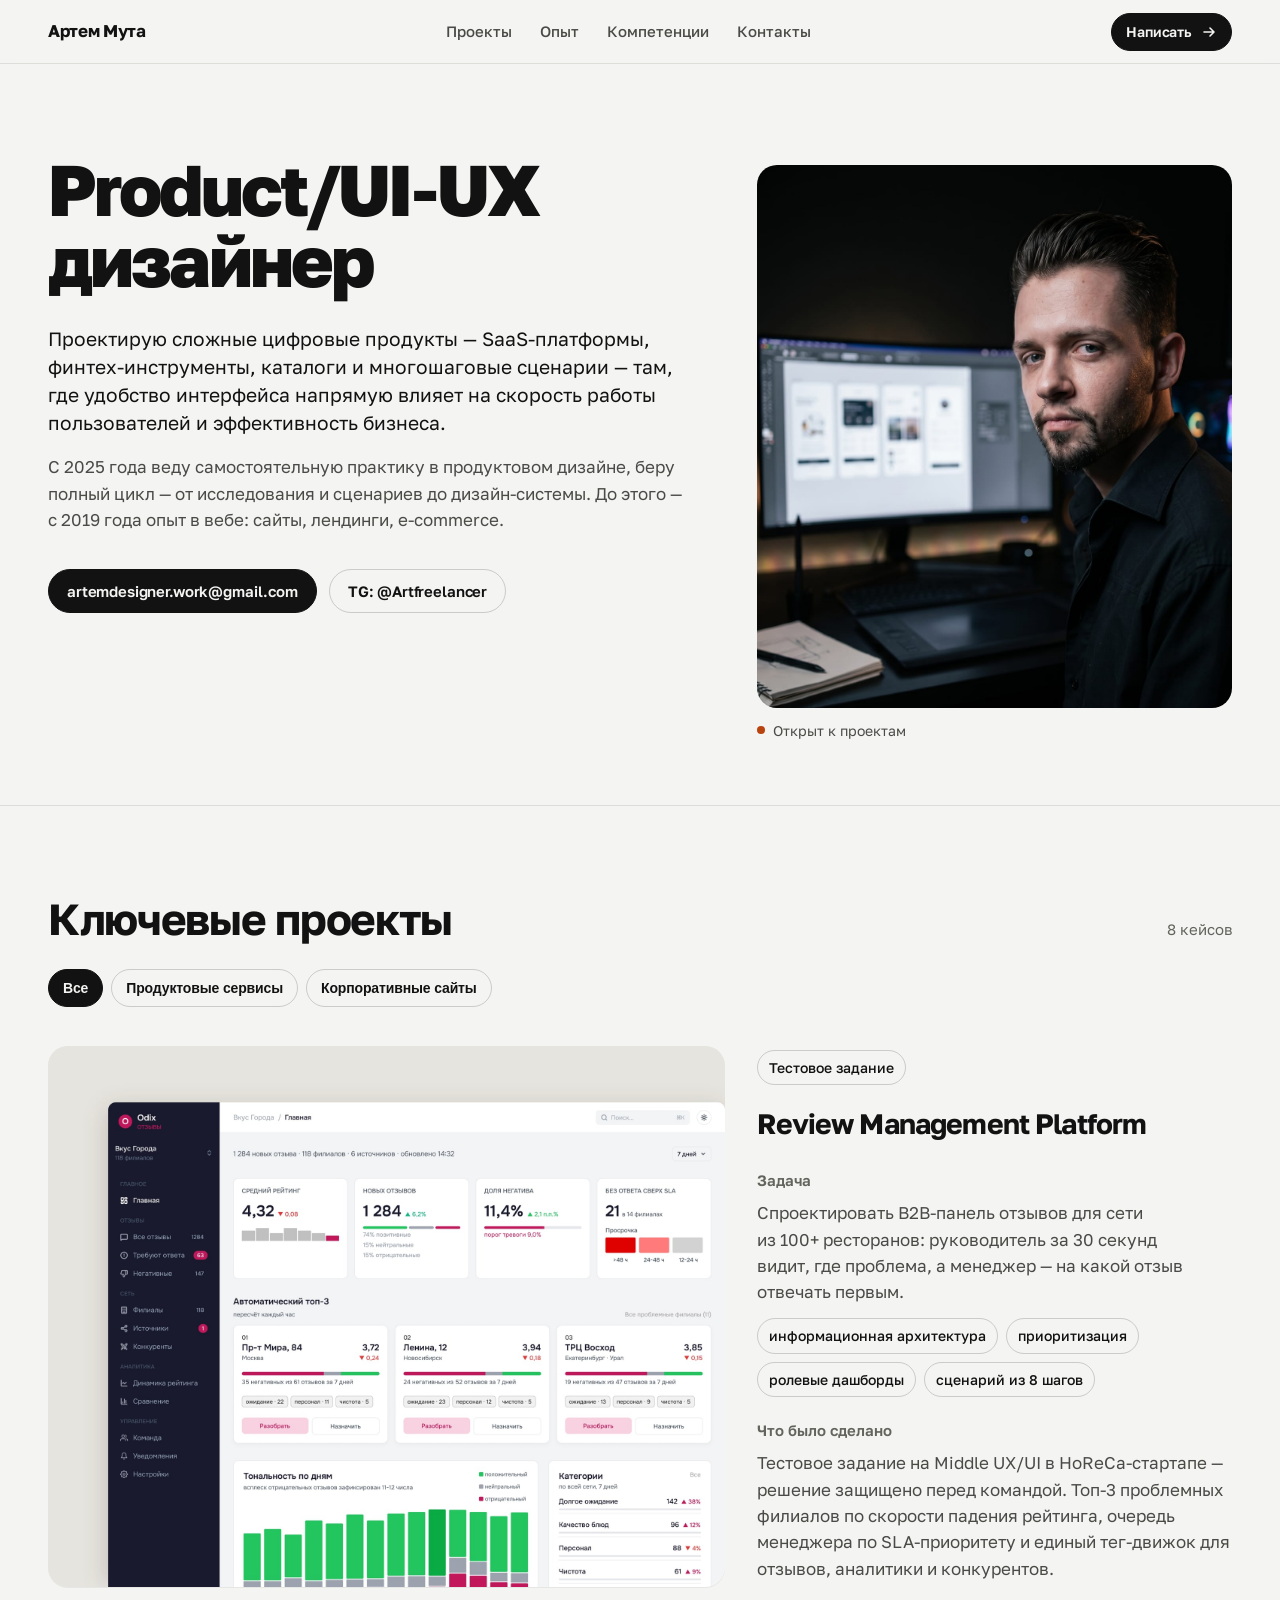
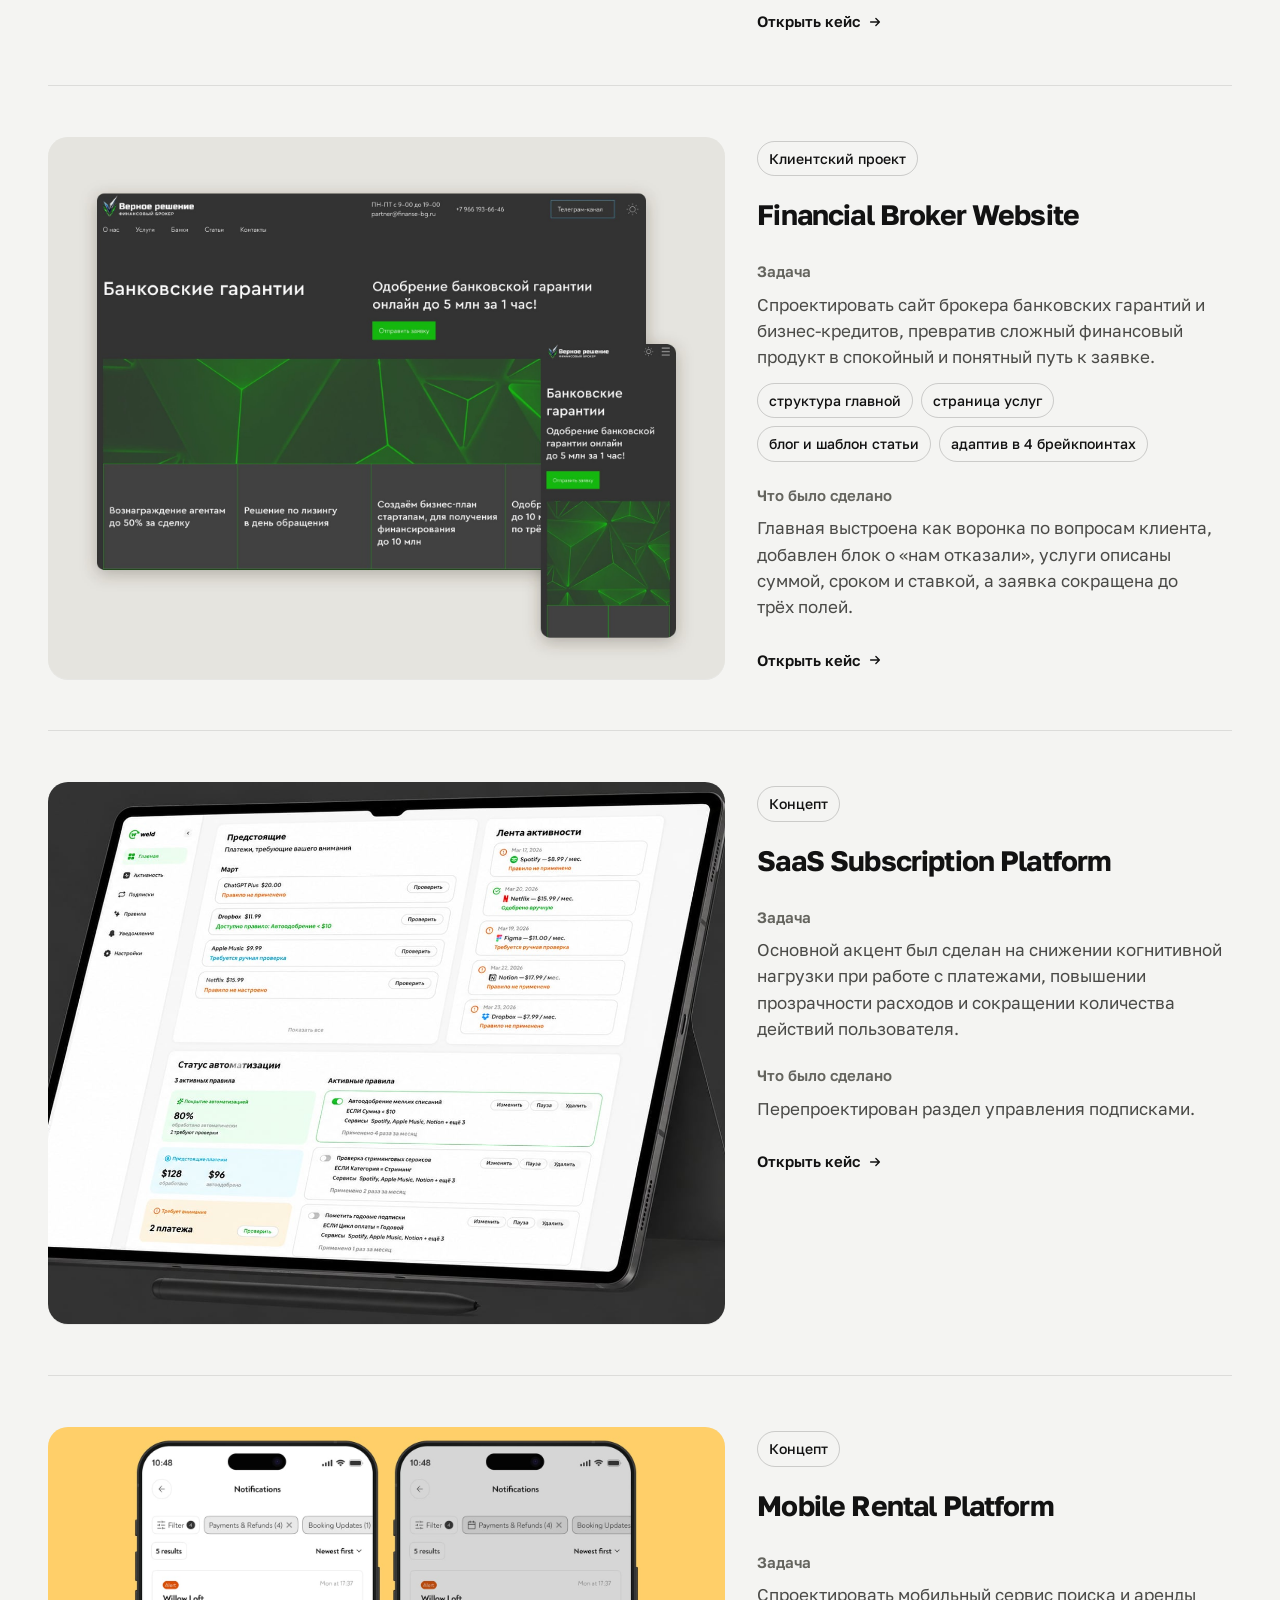
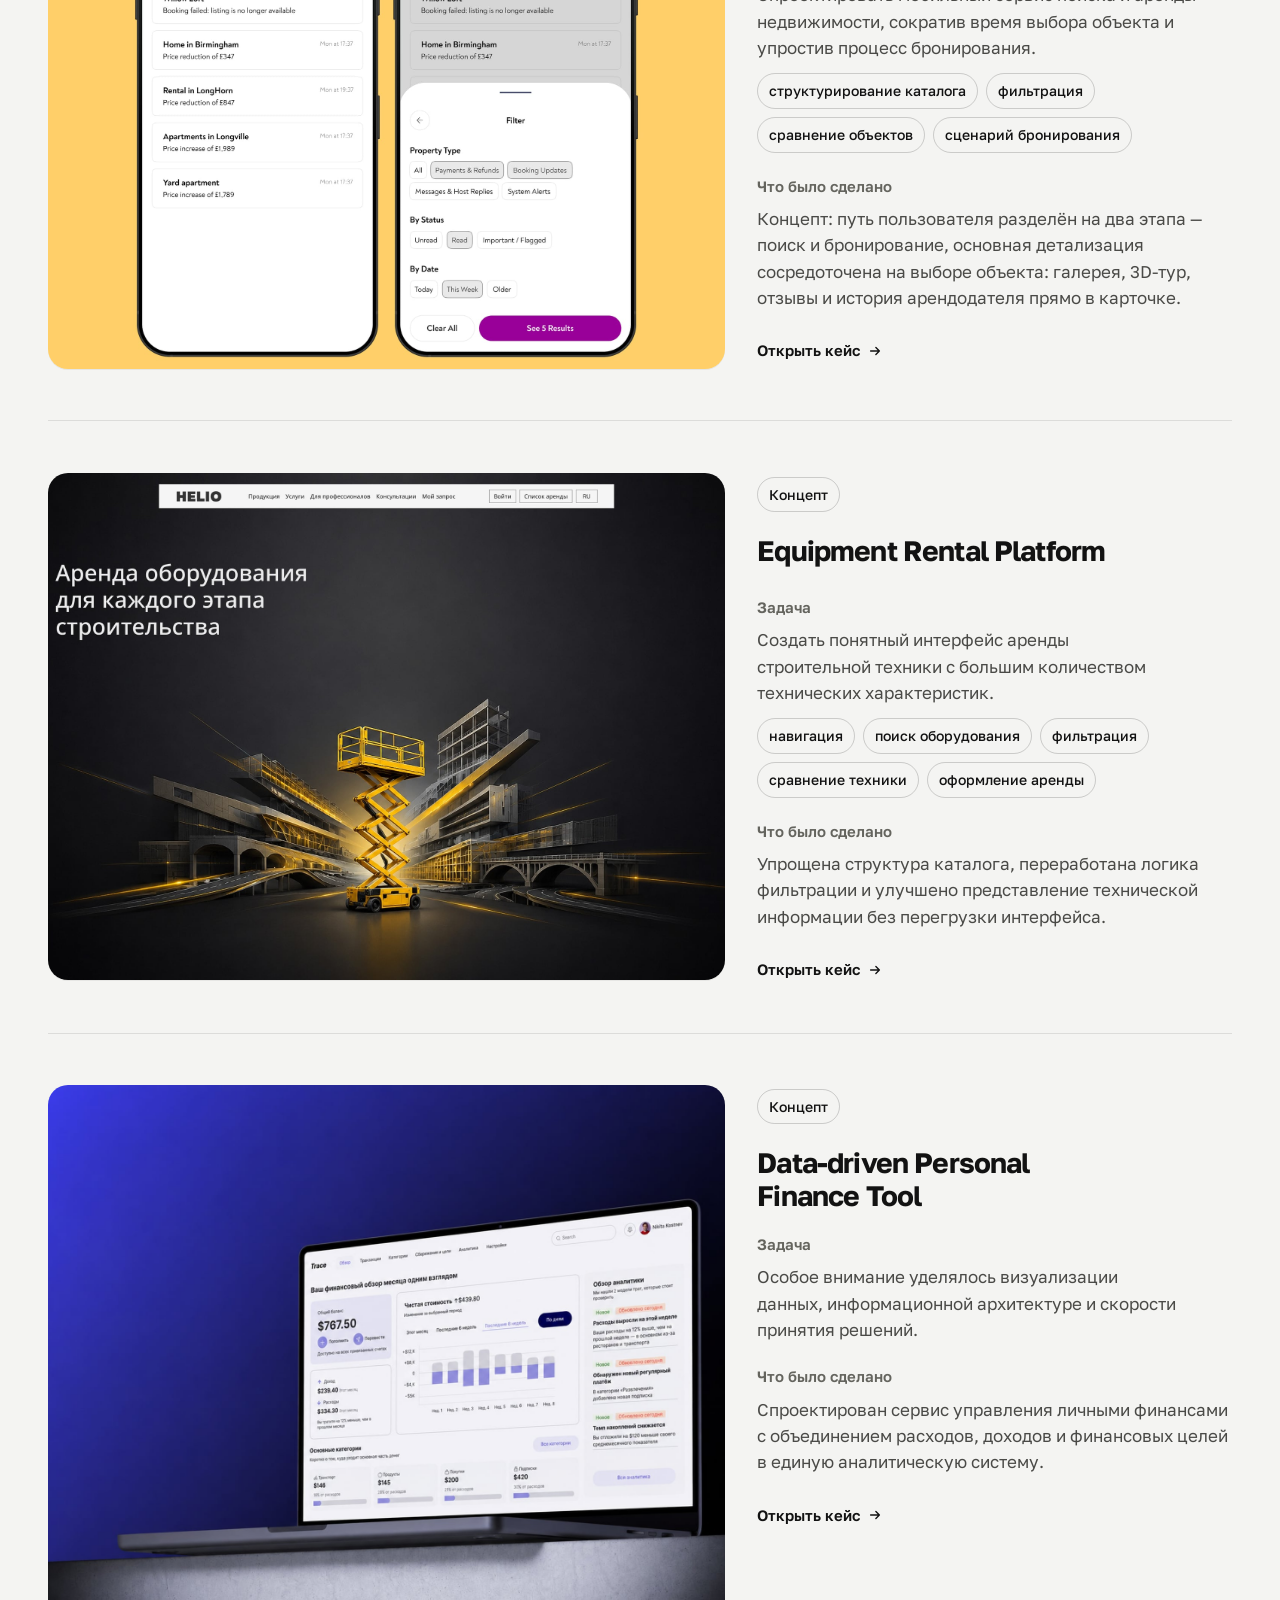
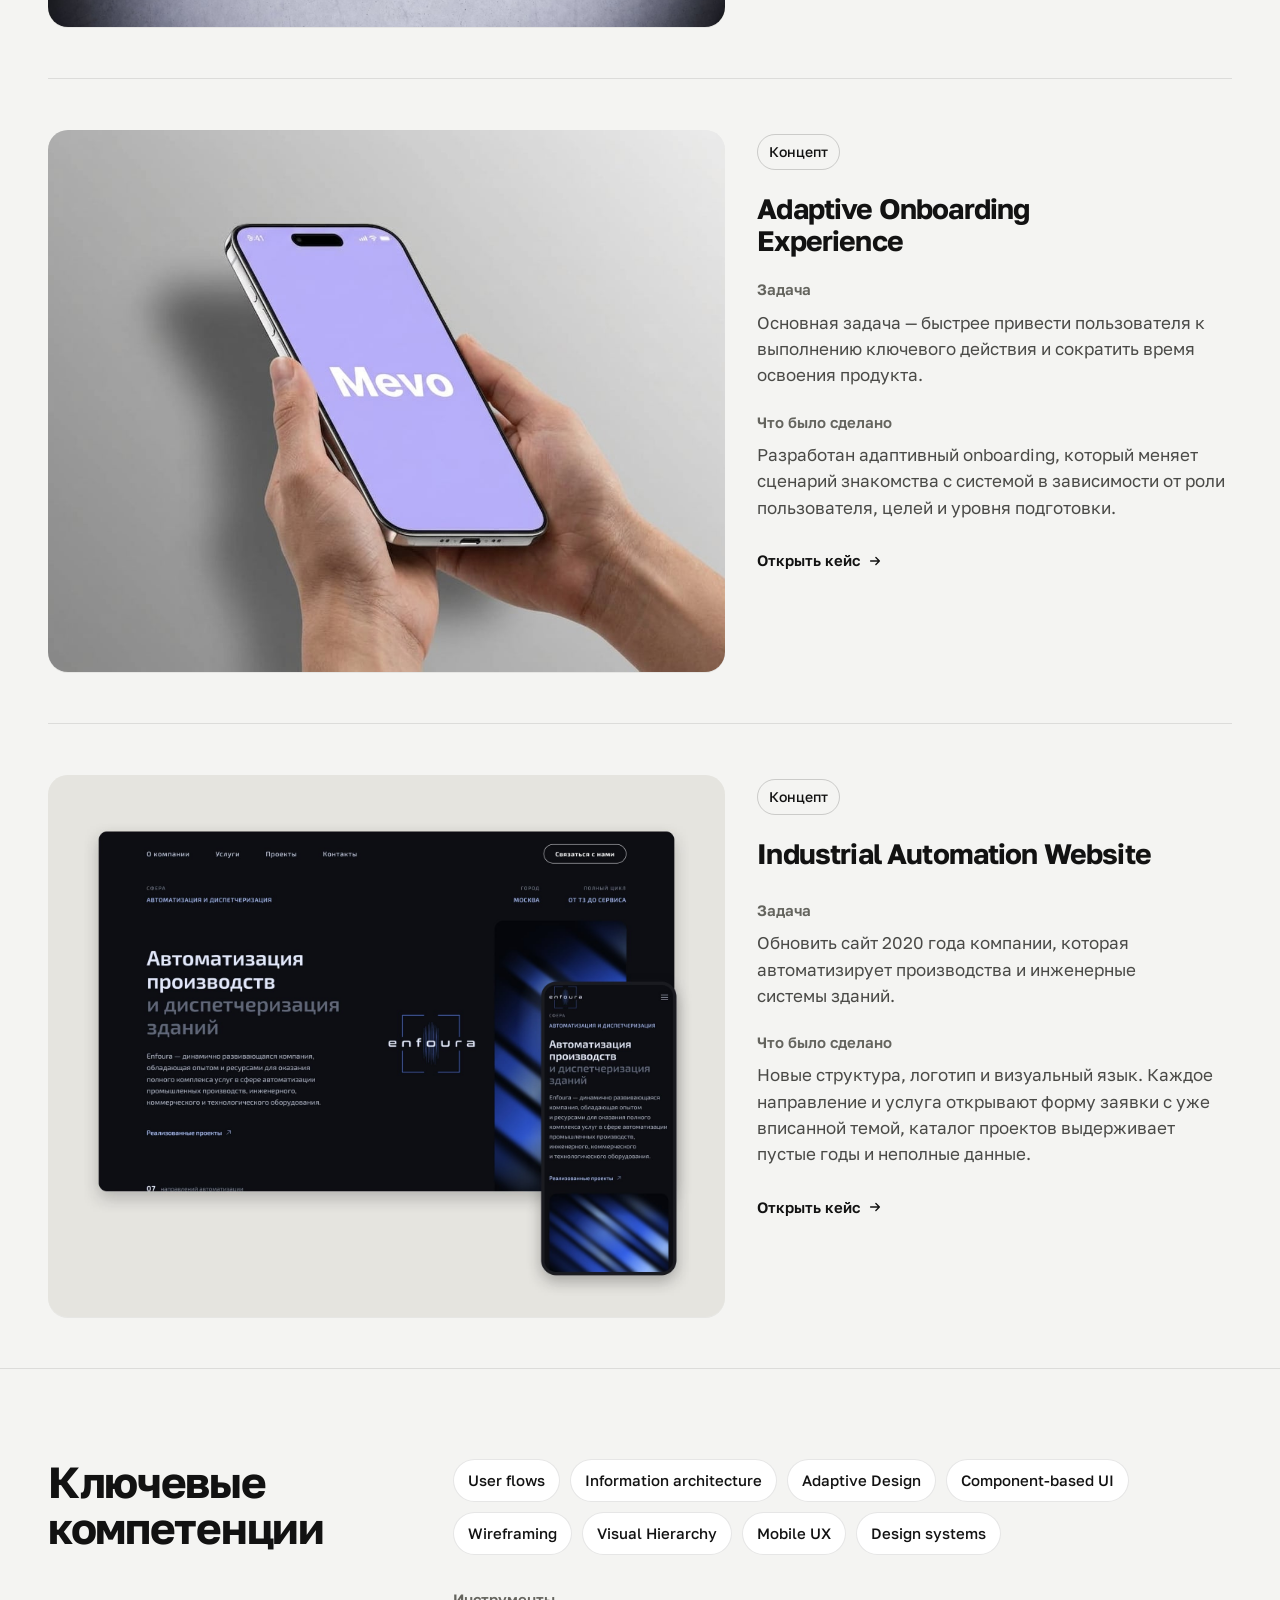
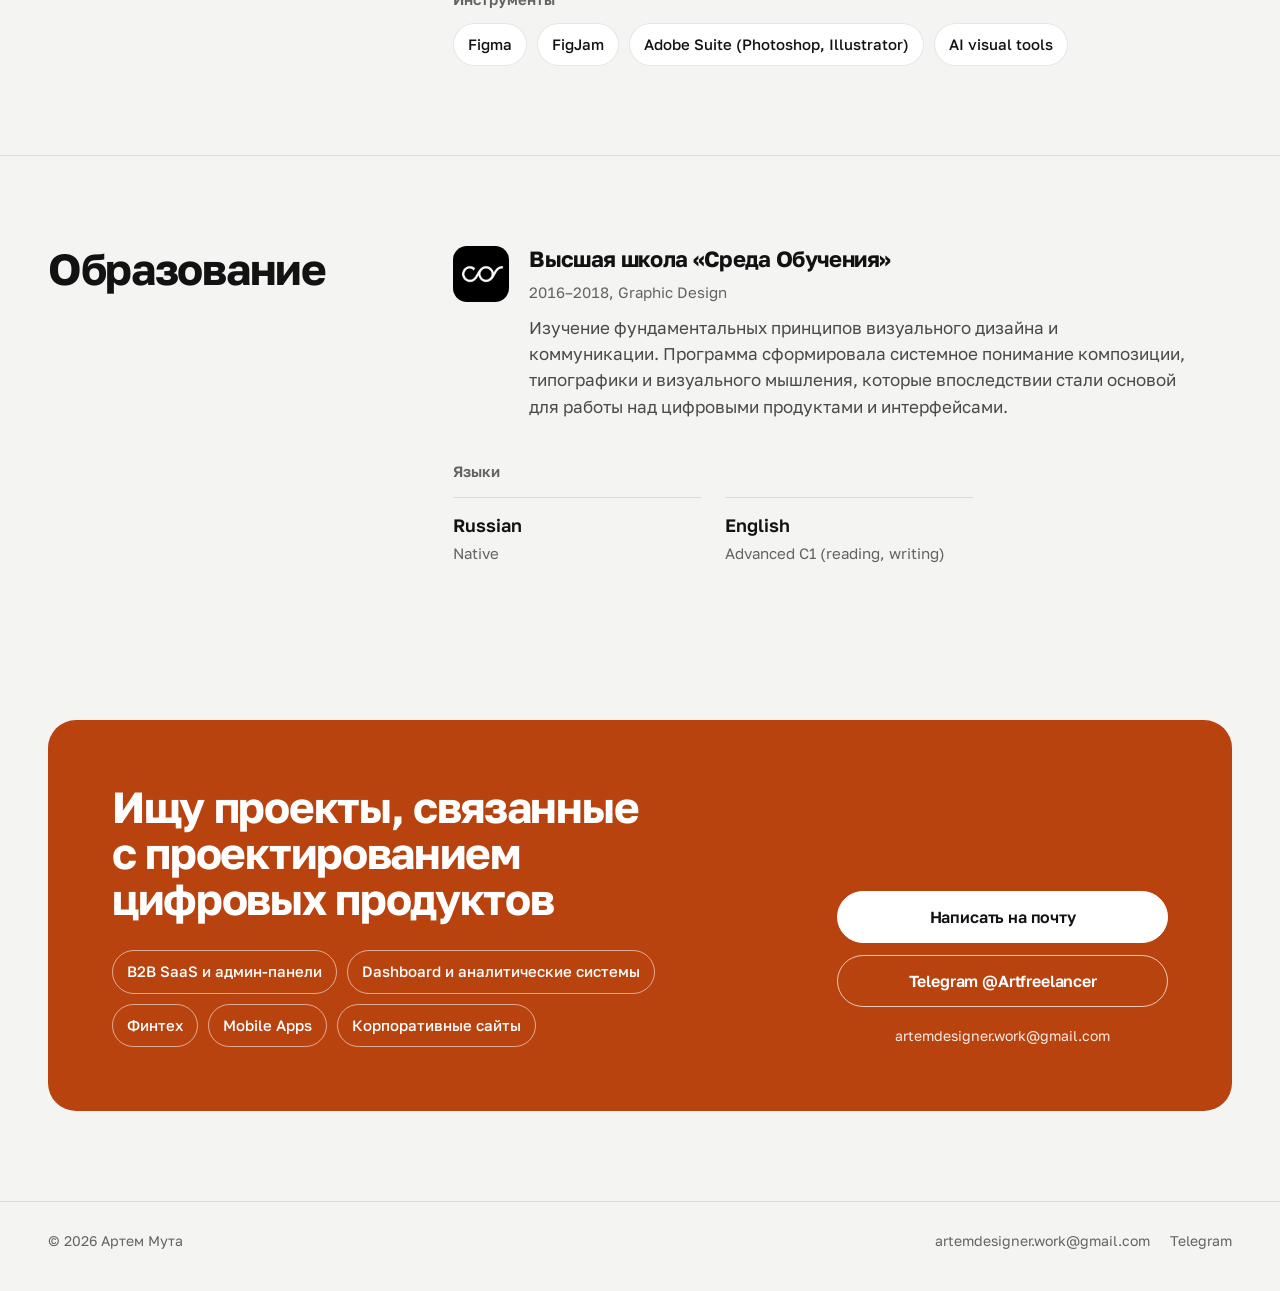
==== commit 552f27da: "Add success-metrics section to Review Management case; English level C1 Co-Authored-By: Claude Opus " ====
--- a/index.html
+++ b/index.html
@@ -343,7 +343,7 @@
         <div class="langs" id="languages">
           <h4>Языки</h4>
           <div><strong>Russian</strong><span>Native</span></div>
-          <div><strong>English</strong><span>Intermediate B2 (reading, writing)</span></div>
+          <div><strong>English</strong><span>Advanced C1 (reading, writing)</span></div>
         </div>
       </div>
     </div>
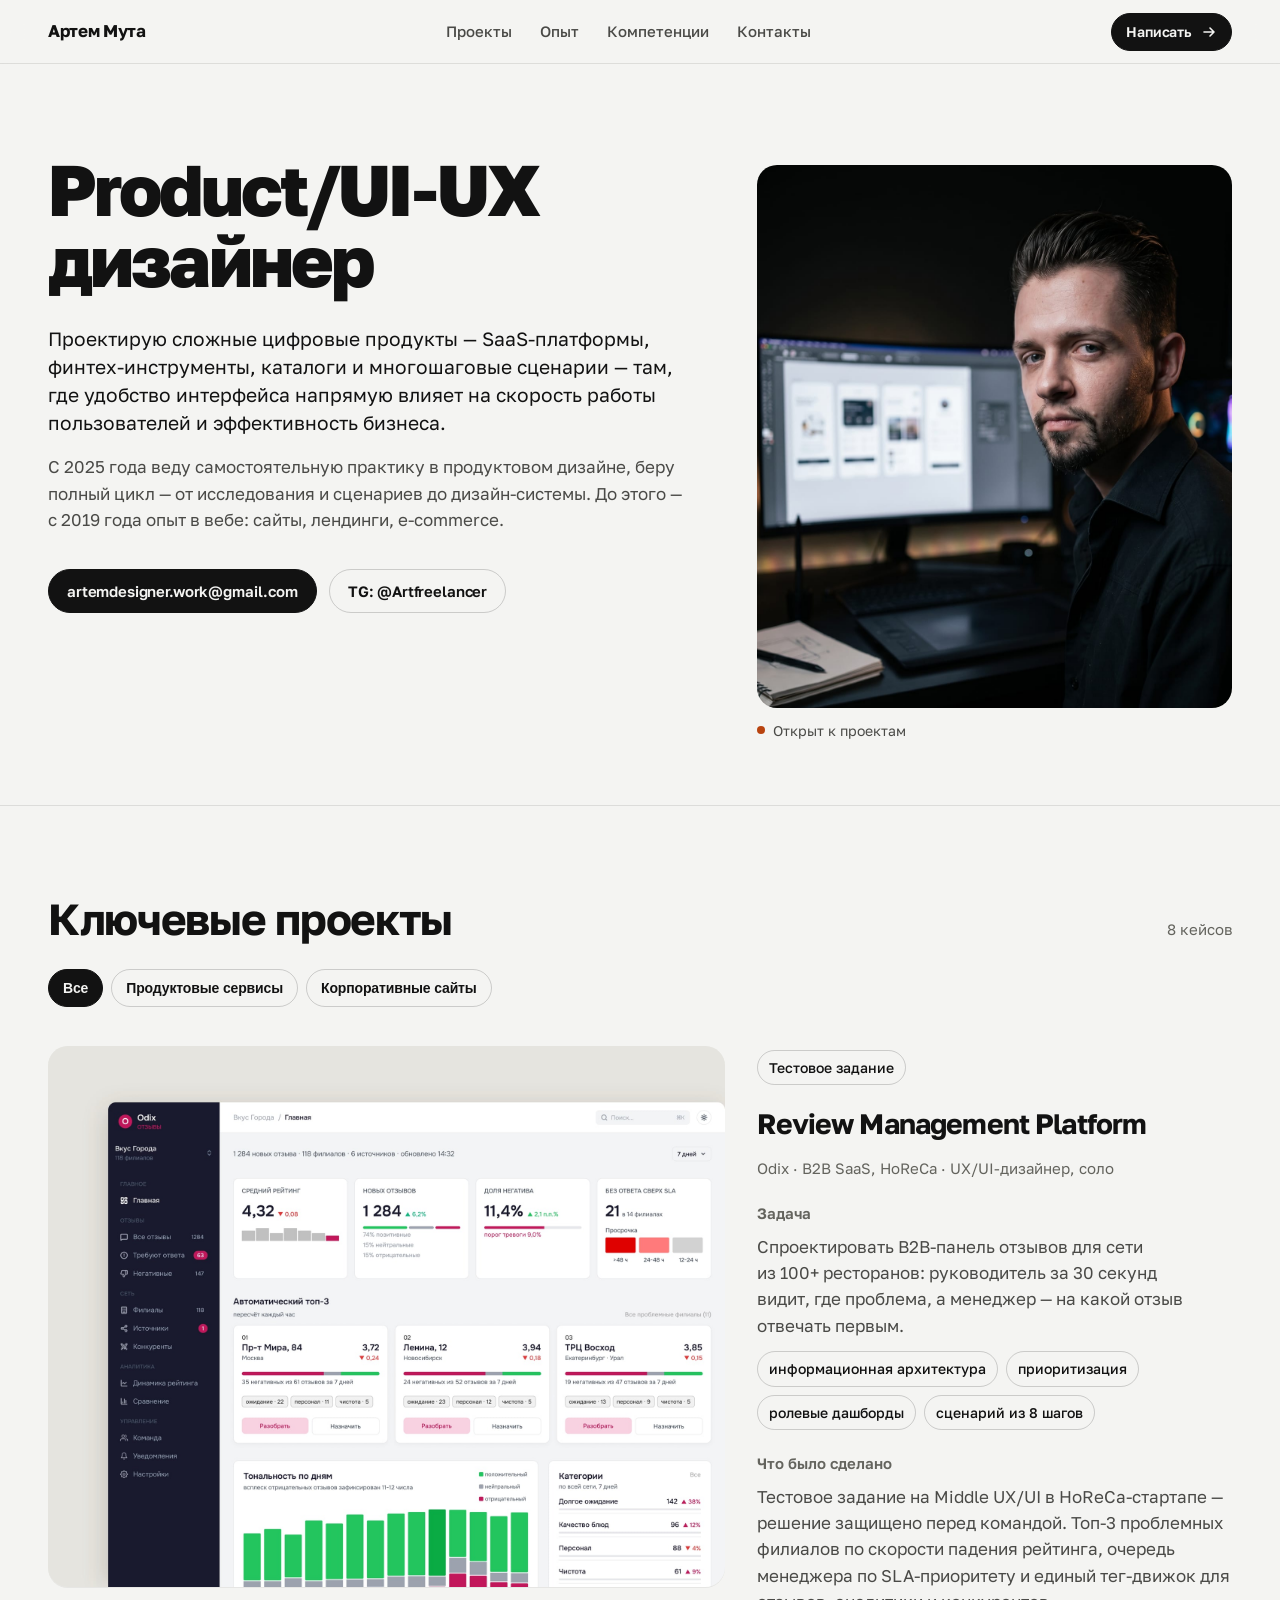
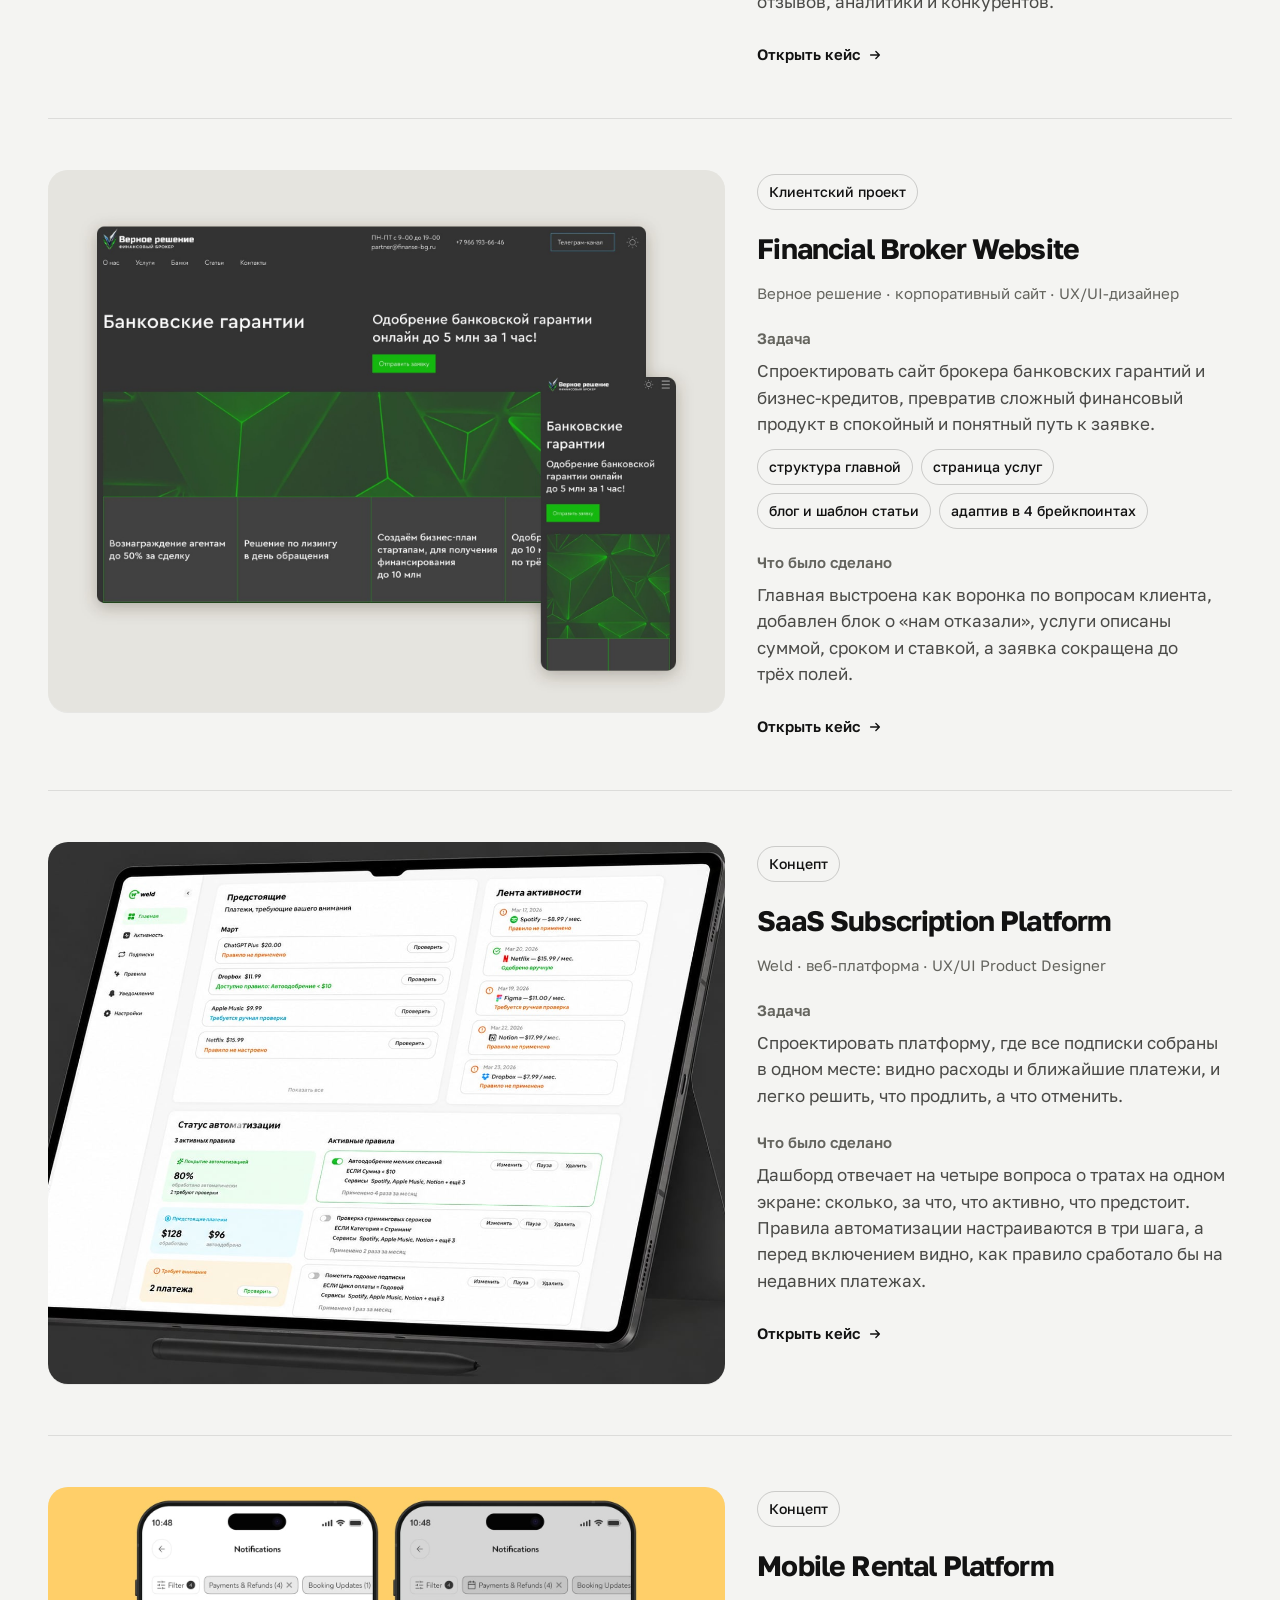
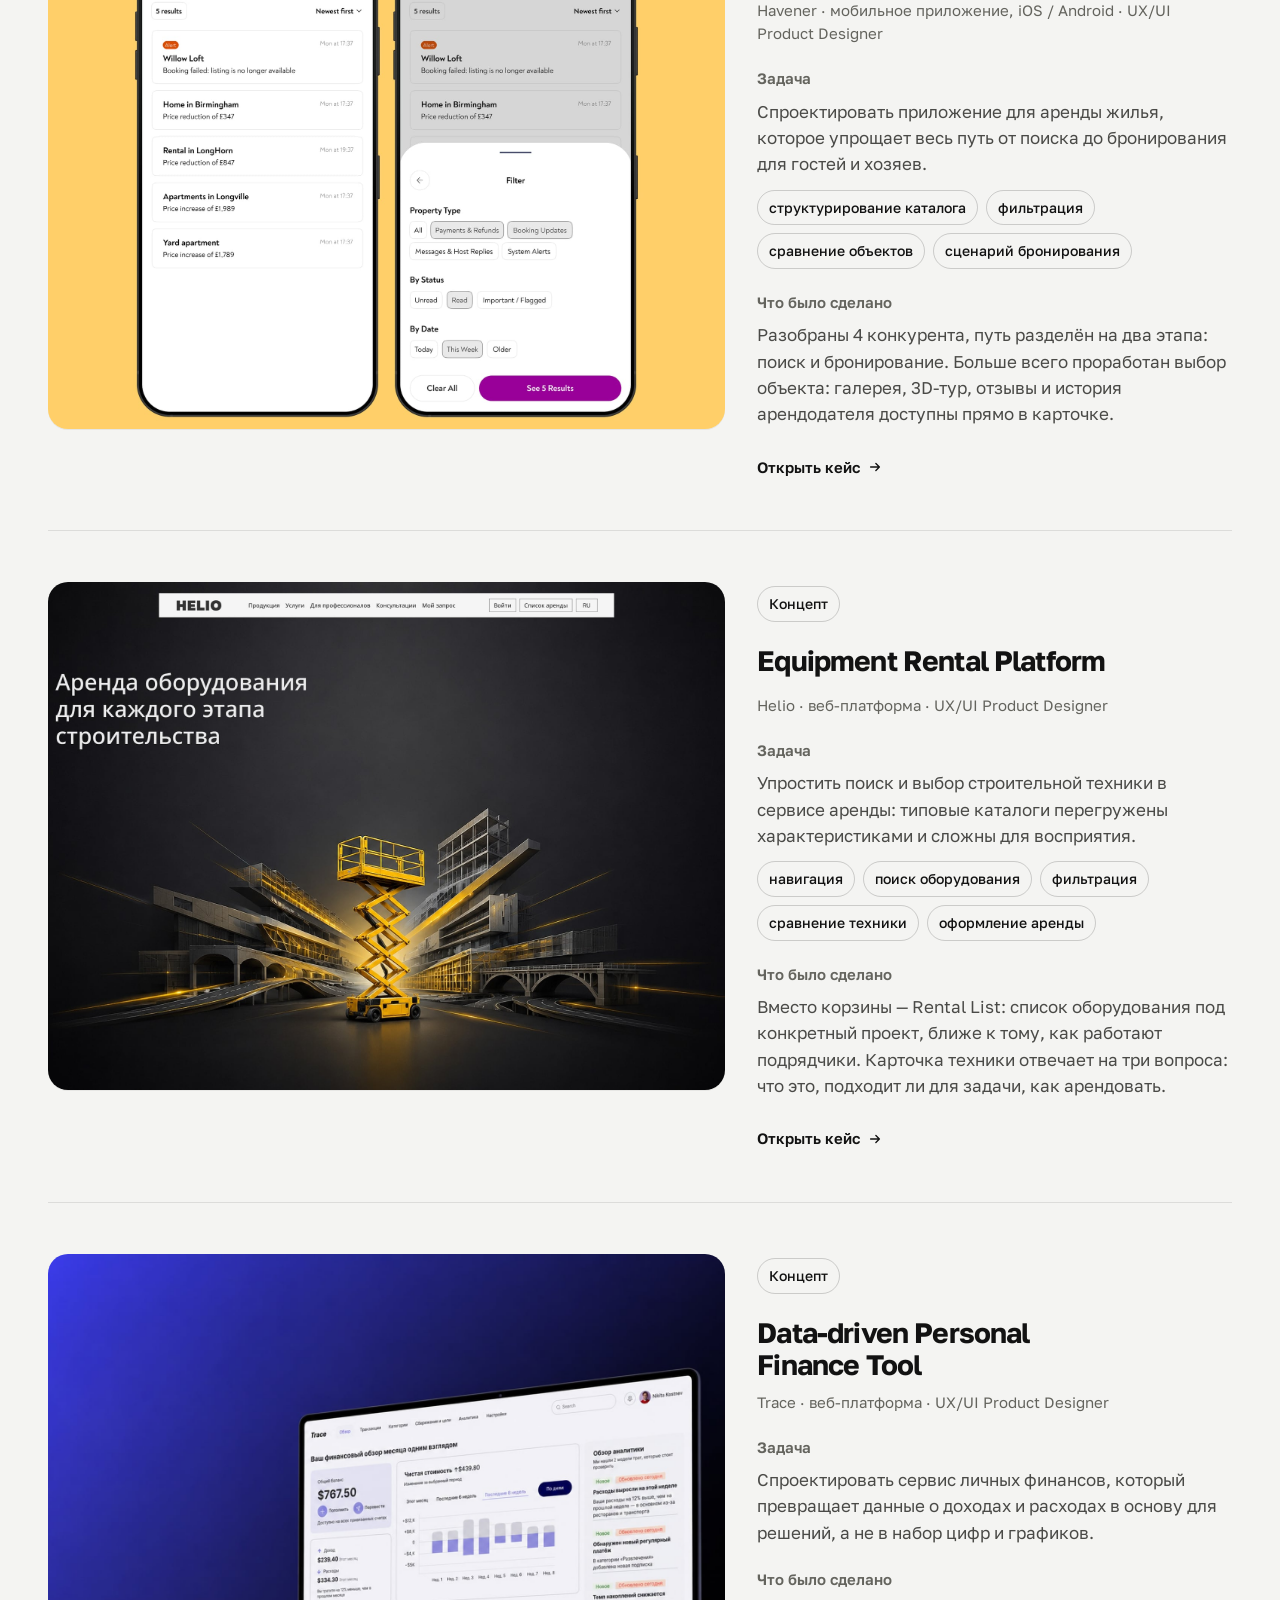
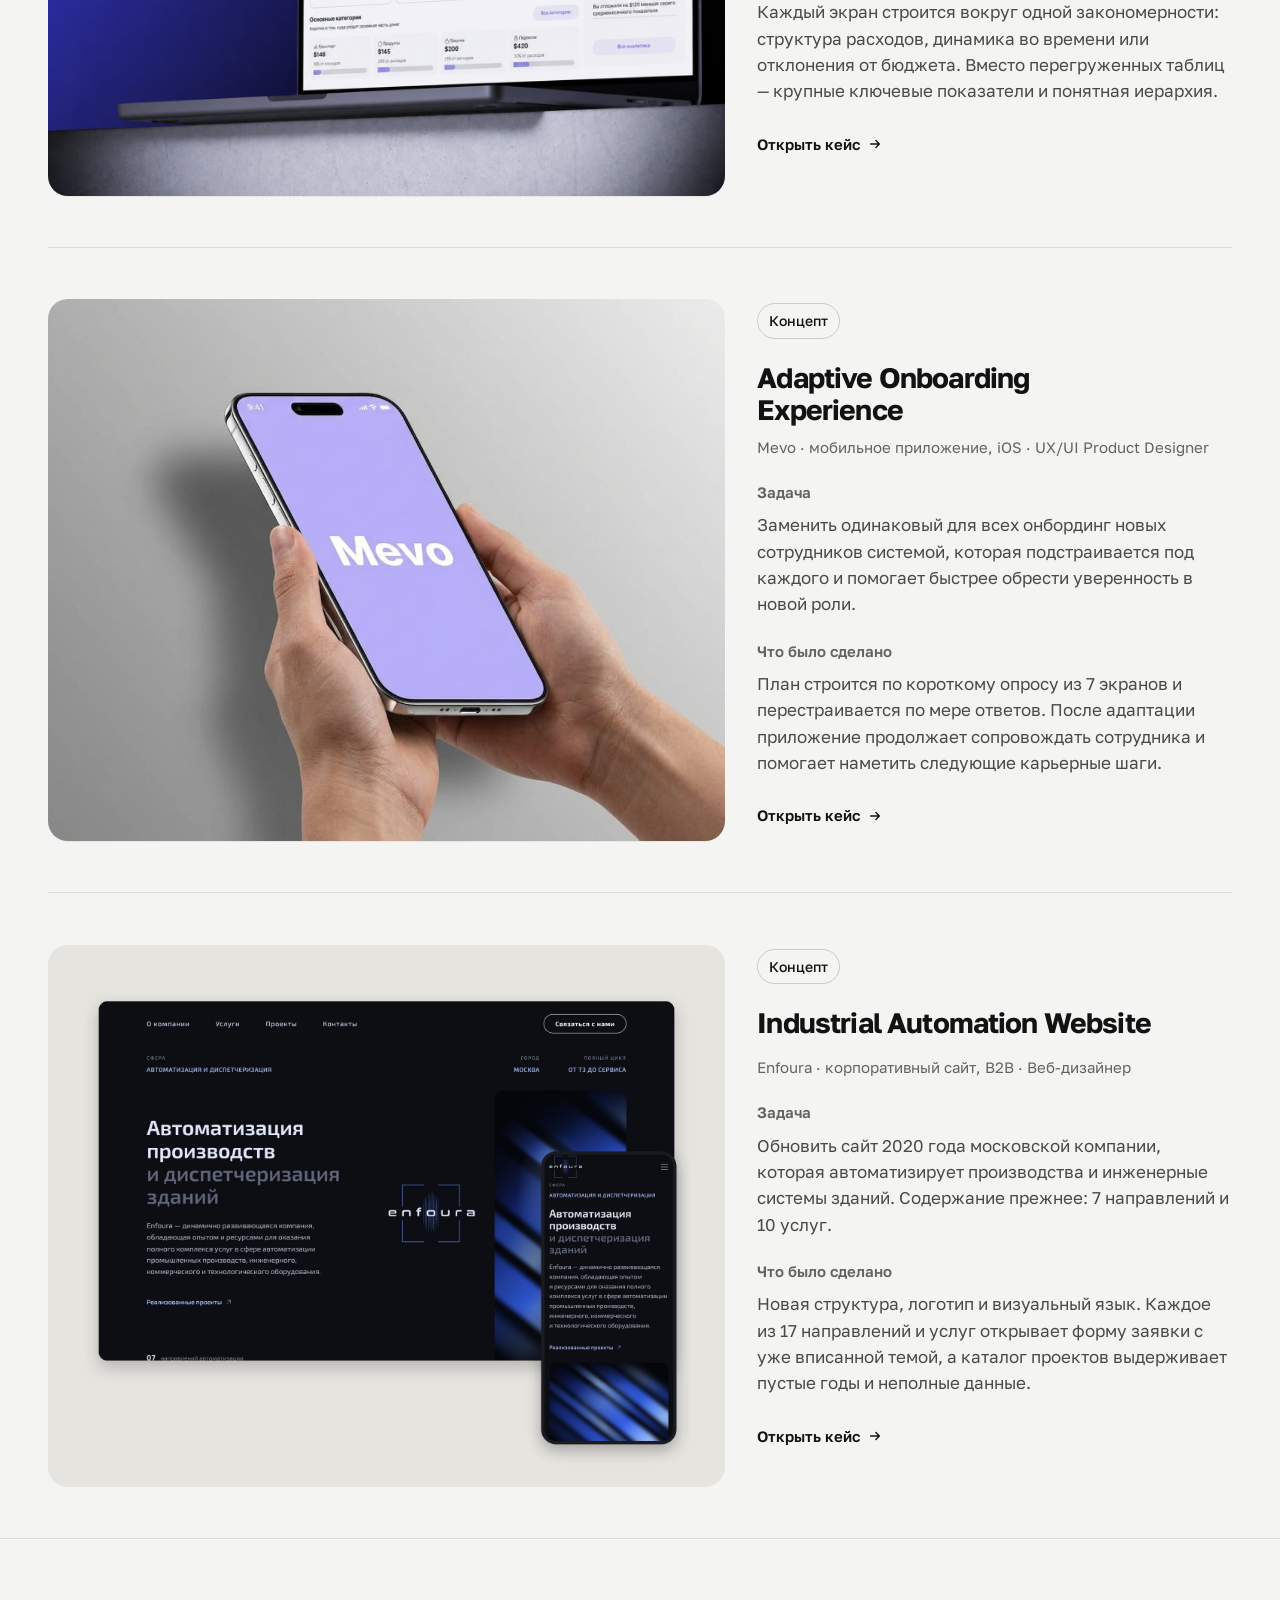
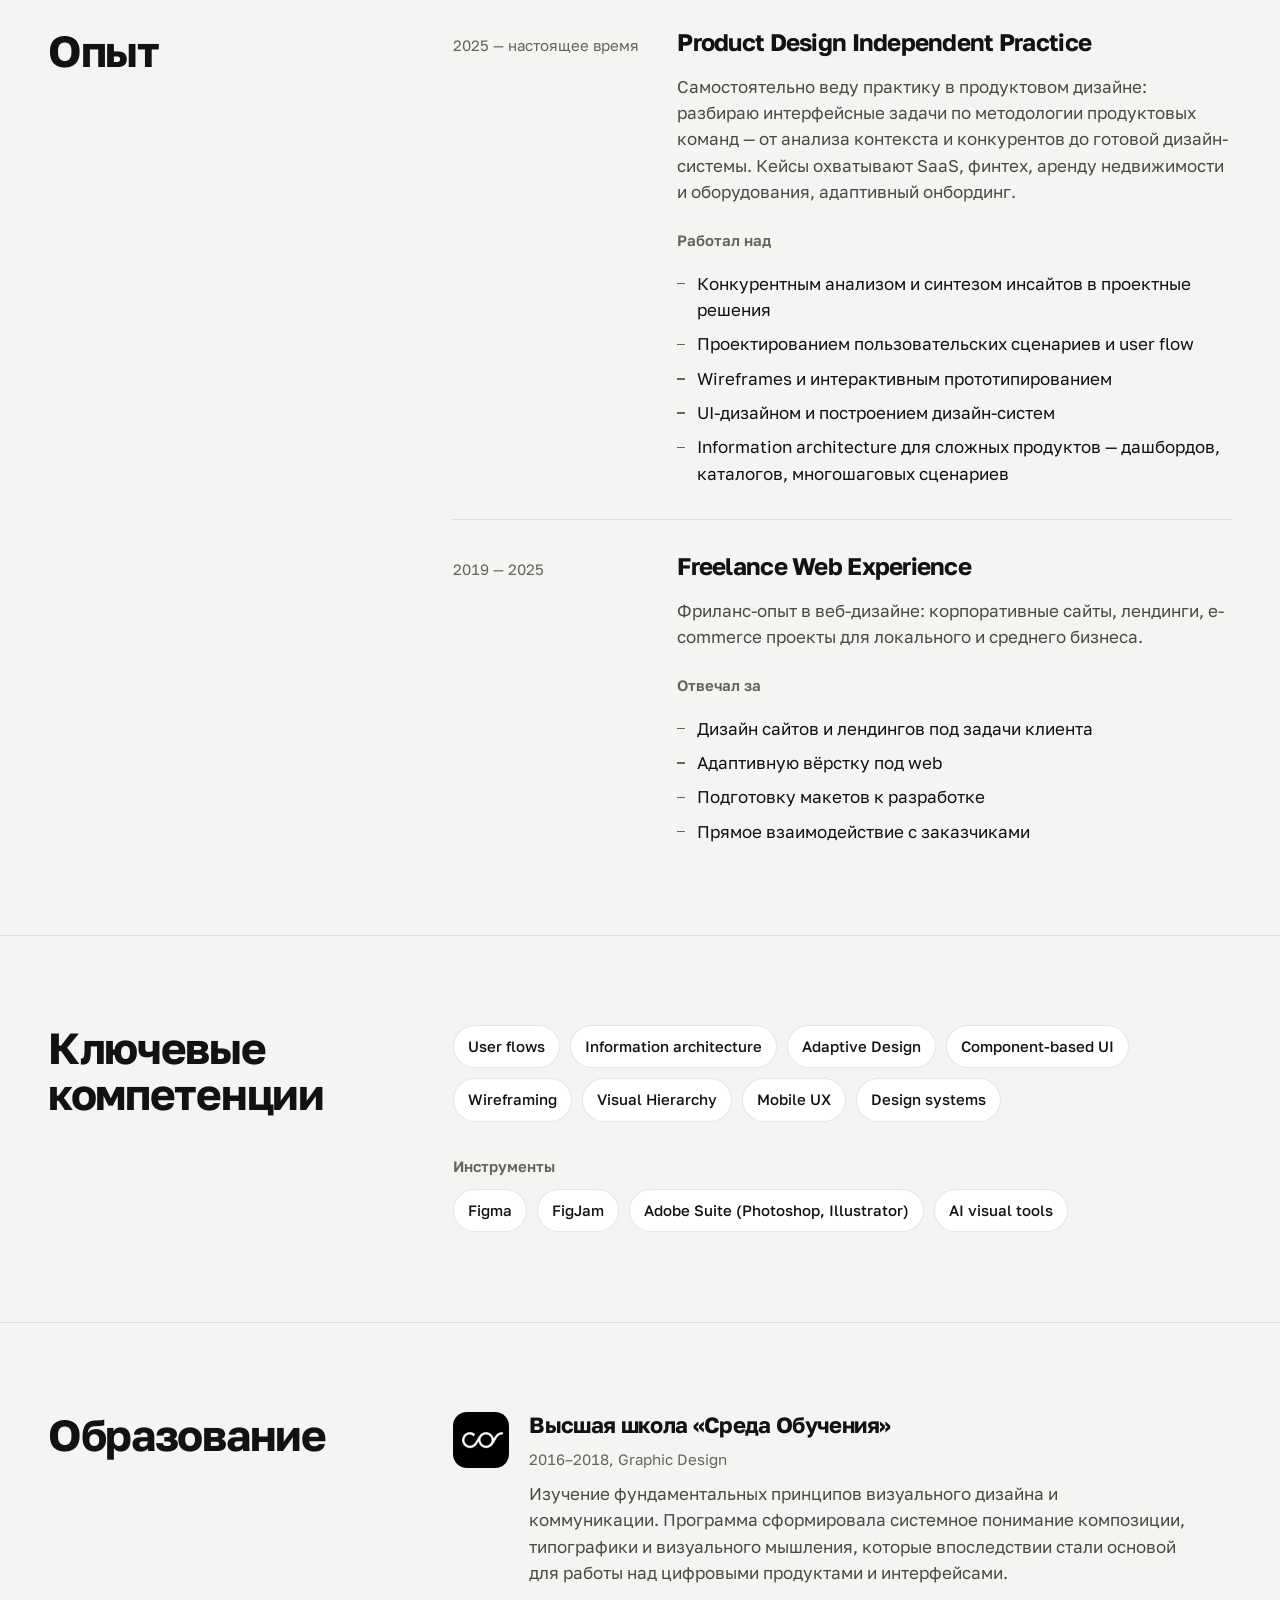
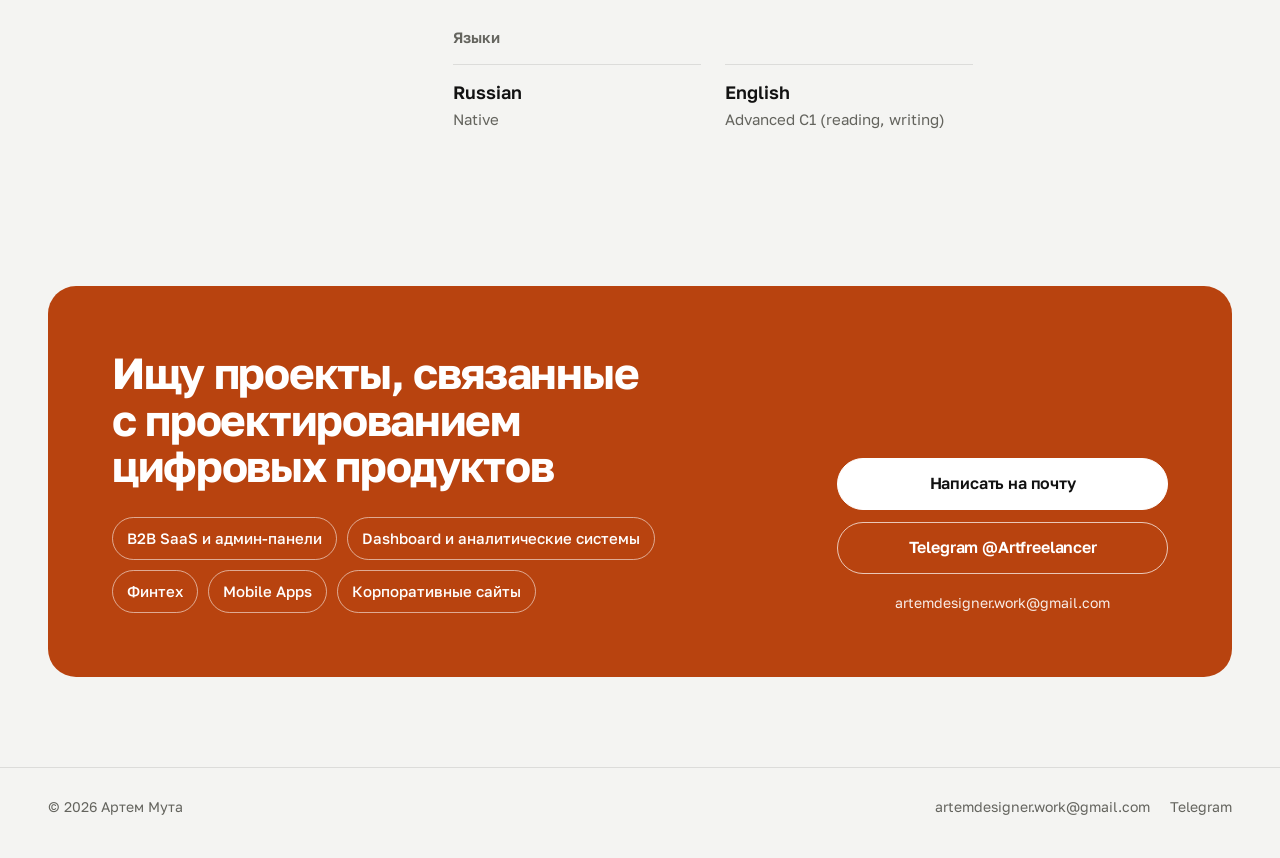
==== commit 163bd7ee: "Restore experience section; rewrite project cards; drop hover glow Co-Authored-By: Claude Opus 5.5 <" ====
--- a/index.html
+++ b/index.html
@@ -91,6 +91,7 @@
             <h3><a href="cases/odix.html">Review Management Platform</a></h3>
             <a class="arrow" href="cases/odix.html" tabindex="-1" aria-hidden="true"><svg viewBox="0 0 16 16" fill="none" stroke="currentColor" stroke-width="1.6" stroke-linecap="round" stroke-linejoin="round" aria-hidden="true"><path d="M4 12 12 4M5 4h7v7"/></svg></a>
           </div>
+          <p class="case__meta">Odix · B2B SaaS, HoReCa · UX/UI-дизайнер, соло</p>
           <div class="case__block">
             <h4>Задача</h4>
             <p>Спроектировать B2B-панель отзывов для сети из 100+ ресторанов: руководитель за 30 секунд видит, где проблема, а менеджер — на какой отзыв отвечать первым.</p>
@@ -121,6 +122,7 @@
             <h3><a href="cases/vernoe-reshenie.html">Financial Broker Website</a></h3>
             <a class="arrow" href="cases/vernoe-reshenie.html" tabindex="-1" aria-hidden="true"><svg viewBox="0 0 16 16" fill="none" stroke="currentColor" stroke-width="1.6" stroke-linecap="round" stroke-linejoin="round" aria-hidden="true"><path d="M4 12 12 4M5 4h7v7"/></svg></a>
           </div>
+          <p class="case__meta">Верное решение · корпоративный сайт · UX/UI-дизайнер</p>
           <div class="case__block">
             <h4>Задача</h4>
             <p>Спроектировать сайт брокера банковских гарантий и бизнес-кредитов, превратив сложный финансовый продукт в спокойный и понятный путь к заявке.</p>
@@ -151,13 +153,14 @@
             <h3><a href="cases/saas-subscription.html">SaaS Subscription Platform</a></h3>
             <a class="arrow" href="cases/saas-subscription.html" tabindex="-1" aria-hidden="true"><svg viewBox="0 0 16 16" fill="none" stroke="currentColor" stroke-width="1.6" stroke-linecap="round" stroke-linejoin="round" aria-hidden="true"><path d="M4 12 12 4M5 4h7v7"/></svg></a>
           </div>
-          <div class="case__block">
-            <h4>Задача</h4>
-            <p>Основной акцент был сделан на снижении когнитивной нагрузки при работе с платежами, повышении прозрачности расходов и сокращении количества действий пользователя.</p>
-          </div>
-          <div class="case__block">
-            <h4>Что было сделано</h4>
-            <p>Перепроектирован раздел управления подписками.</p>
+          <p class="case__meta">Weld · веб-платформа · UX/UI Product Designer</p>
+          <div class="case__block">
+            <h4>Задача</h4>
+            <p>Спроектировать платформу, где все подписки собраны в одном месте: видно расходы и ближайшие платежи, и легко решить, что продлить, а что отменить.</p>
+          </div>
+          <div class="case__block">
+            <h4>Что было сделано</h4>
+            <p>Дашборд отвечает на четыре вопроса о тратах на одном экране: сколько, за что, что активно, что предстоит. Правила автоматизации настраиваются в три шага, а перед включением видно, как правило сработало бы на недавних платежах.</p>
           </div>
           <a class="case__link" href="cases/saas-subscription.html" tabindex="-1" aria-hidden="true">Открыть кейс <svg viewBox="0 0 16 16" fill="none" stroke="currentColor" stroke-width="1.6" stroke-linecap="round" stroke-linejoin="round" aria-hidden="true"><path d="M3 8h10M9 4l4 4-4 4"/></svg></a>
         </div>
@@ -175,9 +178,10 @@
             <h3><a href="cases/mobile-rental.html">Mobile Rental Platform</a></h3>
             <a class="arrow" href="cases/mobile-rental.html" tabindex="-1" aria-hidden="true"><svg viewBox="0 0 16 16" fill="none" stroke="currentColor" stroke-width="1.6" stroke-linecap="round" stroke-linejoin="round" aria-hidden="true"><path d="M4 12 12 4M5 4h7v7"/></svg></a>
           </div>
-          <div class="case__block">
-            <h4>Задача</h4>
-            <p>Спроектировать мобильный сервис поиска и аренды недвижимости, сократив время выбора объекта и упростив процесс бронирования.</p>
+          <p class="case__meta">Havener · мобильное приложение, iOS / Android · UX/UI Product Designer</p>
+          <div class="case__block">
+            <h4>Задача</h4>
+            <p>Спроектировать приложение для аренды жилья, которое упрощает весь путь от поиска до бронирования для гостей и хозяев.</p>
             <ul class="case__bullets">
               <li>структурирование каталога</li>
               <li>фильтрация</li>
@@ -187,7 +191,7 @@
           </div>
           <div class="case__block">
             <h4>Что было сделано</h4>
-            <p>Концепт: путь пользователя разделён на два этапа — поиск и бронирование, основная детализация сосредоточена на выборе объекта: галерея, 3D-тур, отзывы и история арендодателя прямо в карточке.</p>
+            <p>Разобраны 4 конкурента, путь разделён на два этапа: поиск и бронирование. Больше всего проработан выбор объекта: галерея, 3D-тур, отзывы и история арендодателя доступны прямо в карточке.</p>
           </div>
           <a class="case__link" href="cases/mobile-rental.html" tabindex="-1" aria-hidden="true">Открыть кейс <svg viewBox="0 0 16 16" fill="none" stroke="currentColor" stroke-width="1.6" stroke-linecap="round" stroke-linejoin="round" aria-hidden="true"><path d="M3 8h10M9 4l4 4-4 4"/></svg></a>
         </div>
@@ -205,9 +209,10 @@
             <h3><a href="cases/equipment-rental.html">Equipment Rental Platform</a></h3>
             <a class="arrow" href="cases/equipment-rental.html" tabindex="-1" aria-hidden="true"><svg viewBox="0 0 16 16" fill="none" stroke="currentColor" stroke-width="1.6" stroke-linecap="round" stroke-linejoin="round" aria-hidden="true"><path d="M4 12 12 4M5 4h7v7"/></svg></a>
           </div>
-          <div class="case__block">
-            <h4>Задача</h4>
-            <p>Создать понятный интерфейс аренды строительной техники с большим количеством технических характеристик.</p>
+          <p class="case__meta">Helio · веб-платформа · UX/UI Product Designer</p>
+          <div class="case__block">
+            <h4>Задача</h4>
+            <p>Упростить поиск и выбор строительной техники в сервисе аренды: типовые каталоги перегружены характеристиками и сложны для восприятия.</p>
             <ul class="case__bullets">
               <li>навигация</li>
               <li>поиск оборудования</li>
@@ -218,7 +223,7 @@
           </div>
           <div class="case__block">
             <h4>Что было сделано</h4>
-            <p>Упрощена структура каталога, переработана логика фильтрации и улучшено представление технической информации без перегрузки интерфейса.</p>
+            <p>Вместо корзины — Rental List: список оборудования под конкретный проект, ближе к тому, как работают подрядчики. Карточка техники отвечает на три вопроса: что это, подходит ли для задачи, как арендовать.</p>
           </div>
           <a class="case__link" href="cases/equipment-rental.html" tabindex="-1" aria-hidden="true">Открыть кейс <svg viewBox="0 0 16 16" fill="none" stroke="currentColor" stroke-width="1.6" stroke-linecap="round" stroke-linejoin="round" aria-hidden="true"><path d="M3 8h10M9 4l4 4-4 4"/></svg></a>
         </div>
@@ -236,13 +241,14 @@
             <h3><a href="cases/finance.html">Data-driven Personal Finance Tool</a></h3>
             <a class="arrow" href="cases/finance.html" tabindex="-1" aria-hidden="true"><svg viewBox="0 0 16 16" fill="none" stroke="currentColor" stroke-width="1.6" stroke-linecap="round" stroke-linejoin="round" aria-hidden="true"><path d="M4 12 12 4M5 4h7v7"/></svg></a>
           </div>
-          <div class="case__block">
-            <h4>Задача</h4>
-            <p>Особое внимание уделялось визуализации данных, информационной архитектуре и скорости принятия решений.</p>
-          </div>
-          <div class="case__block">
-            <h4>Что было сделано</h4>
-            <p>Спроектирован сервис управления личными финансами с объединением расходов, доходов и финансовых целей в единую аналитическую систему.</p>
+          <p class="case__meta">Trace · веб-платформа · UX/UI Product Designer</p>
+          <div class="case__block">
+            <h4>Задача</h4>
+            <p>Спроектировать сервис личных финансов, который превращает данные о доходах и расходах в основу для решений, а не в набор цифр и графиков.</p>
+          </div>
+          <div class="case__block">
+            <h4>Что было сделано</h4>
+            <p>Каждый экран строится вокруг одной закономерности: структура расходов, динамика во времени или отклонения от бюджета. Вместо перегруженных таблиц — крупные ключевые показатели и понятная иерархия.</p>
           </div>
           <a class="case__link" href="cases/finance.html" tabindex="-1" aria-hidden="true">Открыть кейс <svg viewBox="0 0 16 16" fill="none" stroke="currentColor" stroke-width="1.6" stroke-linecap="round" stroke-linejoin="round" aria-hidden="true"><path d="M3 8h10M9 4l4 4-4 4"/></svg></a>
         </div>
@@ -260,13 +266,14 @@
             <h3><a href="cases/onboarding.html">Adaptive Onboarding Experience</a></h3>
             <a class="arrow" href="cases/onboarding.html" tabindex="-1" aria-hidden="true"><svg viewBox="0 0 16 16" fill="none" stroke="currentColor" stroke-width="1.6" stroke-linecap="round" stroke-linejoin="round" aria-hidden="true"><path d="M4 12 12 4M5 4h7v7"/></svg></a>
           </div>
-          <div class="case__block">
-            <h4>Задача</h4>
-            <p>Основная задача — быстрее привести пользователя к выполнению ключевого действия и сократить время освоения продукта.</p>
-          </div>
-          <div class="case__block">
-            <h4>Что было сделано</h4>
-            <p>Разработан адаптивный onboarding, который меняет сценарий знакомства с системой в зависимости от роли пользователя, целей и уровня подготовки.</p>
+          <p class="case__meta">Mevo · мобильное приложение, iOS · UX/UI Product Designer</p>
+          <div class="case__block">
+            <h4>Задача</h4>
+            <p>Заменить одинаковый для всех онбординг новых сотрудников системой, которая подстраивается под каждого и помогает быстрее обрести уверенность в новой роли.</p>
+          </div>
+          <div class="case__block">
+            <h4>Что было сделано</h4>
+            <p>План строится по короткому опросу из 7 экранов и перестраивается по мере ответов. После адаптации приложение продолжает сопровождать сотрудника и помогает наметить следующие карьерные шаги.</p>
           </div>
           <a class="case__link" href="cases/onboarding.html" tabindex="-1" aria-hidden="true">Открыть кейс <svg viewBox="0 0 16 16" fill="none" stroke="currentColor" stroke-width="1.6" stroke-linecap="round" stroke-linejoin="round" aria-hidden="true"><path d="M3 8h10M9 4l4 4-4 4"/></svg></a>
         </div>
@@ -284,17 +291,56 @@
             <h3><a href="cases/enfoura.html">Industrial Automation Website</a></h3>
             <a class="arrow" href="cases/enfoura.html" tabindex="-1" aria-hidden="true"><svg viewBox="0 0 16 16" fill="none" stroke="currentColor" stroke-width="1.6" stroke-linecap="round" stroke-linejoin="round" aria-hidden="true"><path d="M4 12 12 4M5 4h7v7"/></svg></a>
           </div>
-          <div class="case__block">
-            <h4>Задача</h4>
-            <p>Обновить сайт 2020 года компании, которая автоматизирует производства и инженерные системы зданий.</p>
-          </div>
-          <div class="case__block">
-            <h4>Что было сделано</h4>
-            <p>Новые структура, логотип и визуальный язык. Каждое направление и услуга открывают форму заявки с уже вписанной темой, каталог проектов выдерживает пустые годы и неполные данные.</p>
+          <p class="case__meta">Enfoura · корпоративный сайт, B2B · Веб-дизайнер</p>
+          <div class="case__block">
+            <h4>Задача</h4>
+            <p>Обновить сайт 2020 года московской компании, которая автоматизирует производства и инженерные системы зданий. Содержание прежнее: 7 направлений и 10 услуг.</p>
+          </div>
+          <div class="case__block">
+            <h4>Что было сделано</h4>
+            <p>Новая структура, логотип и визуальный язык. Каждое из 17 направлений и услуг открывает форму заявки с уже вписанной темой, а каталог проектов выдерживает пустые годы и неполные данные.</p>
           </div>
           <a class="case__link" href="cases/enfoura.html" tabindex="-1" aria-hidden="true">Открыть кейс <svg viewBox="0 0 16 16" fill="none" stroke="currentColor" stroke-width="1.6" stroke-linecap="round" stroke-linejoin="round" aria-hidden="true"><path d="M3 8h10M9 4l4 4-4 4"/></svg></a>
         </div>
       </article>
+      </div>
+    </div>
+  </section>
+
+  <!-- Experience -->
+  <section class="section" id="experience" aria-labelledby="exp-title">
+    <div class="wrap grid">
+      <div class="section__head reveal"><h2 id="exp-title">Опыт</h2></div>
+      <div class="section__body">
+        <article class="job reveal">
+          <div class="job__when">2025 — настоящее время</div>
+          <div class="job__body">
+            <h3>Product Design Independent Practice</h3>
+            <p>Самостоятельно веду практику в продуктовом дизайне: разбираю интерфейсные задачи по методологии продуктовых команд — от анализа контекста и конкурентов до готовой дизайн-системы. Кейсы охватывают SaaS, финтех, аренду недвижимости и оборудования, адаптивный онбординг.</p>
+            <h4>Работал над</h4>
+            <ul class="bullets">
+              <li>Конкурентным анализом и синтезом инсайтов в проектные решения</li>
+              <li>Проектированием пользовательских сценариев и user flow</li>
+              <li>Wireframes и интерактивным прототипированием</li>
+              <li>UI-дизайном и построением дизайн-систем</li>
+              <li>Information architecture для сложных продуктов — дашбордов, каталогов, многошаговых сценариев</li>
+            </ul>
+          </div>
+        </article>
+        <article class="job reveal">
+          <div class="job__when">2019 — 2025</div>
+          <div class="job__body">
+            <h3>Freelance Web Experience</h3>
+            <p>Фриланс-опыт в веб-дизайне: корпоративные сайты, лендинги, e-commerce проекты для локального и среднего бизнеса.</p>
+            <h4>Отвечал за</h4>
+            <ul class="bullets">
+              <li>Дизайн сайтов и лендингов под задачи клиента</li>
+              <li>Адаптивную вёрстку под web</li>
+              <li>Подготовку макетов к разработке</li>
+              <li>Прямое взаимодействие с заказчиками</li>
+            </ul>
+          </div>
+        </article>
       </div>
     </div>
   </section>
--- a/assets/site.css
+++ b/assets/site.css
@@ -167,6 +167,7 @@
 .case__title .arrow { flex: none; width: 40px; height: 40px; border-radius: 50%; background: var(--ink); color: var(--bg); display: grid; place-items: center; opacity: 0; transform: translate(-6px, 6px); transition: opacity .45s var(--ease), transform .6s var(--ease); }
 .case__title .arrow svg { width: 16px; height: 16px; }
 .case:hover .arrow, .case:focus-within .arrow { opacity: 1; transform: none; }
+.case__meta { margin-top: -12px; font-size: 15px; color: var(--ink-3); text-wrap: pretty; }
 .case__block { display: flex; flex-direction: column; gap: 8px; }
 .case__block p { color: var(--ink-2); text-wrap: pretty; }
 .case__bullets { display: flex; flex-wrap: wrap; gap: 8px; margin-top: 4px; }
@@ -175,33 +176,11 @@
 .case__link svg { width: 14px; height: 14px; transition: transform .4s var(--ease); }
 .case__link:hover { color: var(--accent-ink); }
 .case__link:hover svg { transform: translateX(3px); }
-/* project rows: a warm, grainy glow fades in behind the hovered row (after 21st.dev "impact experience") */
-.case { position: relative; isolation: isolate; --glow-a: 232 117 74; --glow-b: 245 166 35; --gx-a: 68%; --gy-a: 30%; --gx-b: 94%; --gy-b: 78%; }
-.case::before {
-  content: ""; position: absolute; z-index: -1; pointer-events: none;
-  inset: 0 calc(-1 * clamp(12px, 2vw, 28px));
-  border-radius: 28px;
-  background:
-    url("data:image/svg+xml,%3Csvg xmlns='http://www.w3.org/2000/svg' width='180' height='180'%3E%3Cfilter id='n'%3E%3CfeTurbulence type='fractalNoise' baseFrequency='.85' numOctaves='2' stitchTiles='stitch'/%3E%3CfeColorMatrix values='0 0 0 0 0 0 0 0 0 0 0 0 0 0 0 0 0 0 .09 0'/%3E%3C/filter%3E%3Crect width='100%25' height='100%25' filter='url(%23n)'/%3E%3C/svg%3E"),
-    radial-gradient(46% 72% at var(--gx-a) var(--gy-a), rgb(var(--glow-a) / .9), rgb(var(--glow-a) / .35) 45%, transparent 74%),
-    radial-gradient(40% 66% at var(--gx-b) var(--gy-b), rgb(var(--glow-b) / .85), rgb(var(--glow-b) / .3) 45%, transparent 72%),
-    radial-gradient(70% 55% at 55% 108%, rgb(251 233 223 / .95), transparent 72%),
-    rgb(250 240 233 / .45);
-  opacity: 0; transition: opacity .35s var(--ease);
-}
-.case:first-of-type::before { top: calc(-1 * clamp(24px, 3vw, 40px)); }
-.case:nth-of-type(2) { --gx-a: 90%; --gy-a: 24%; --gx-b: 64%; --gy-b: 86%; }
-.case:nth-of-type(3) { --glow-a: 245 166 35; --glow-b: 214 96 56; --gx-a: 72%; --gy-a: 70%; --gx-b: 96%; --gy-b: 22%; }
-.case:nth-of-type(4) { --gx-a: 84%; --gy-a: 52%; --gx-b: 62%; --gy-b: 12%; }
-.case:nth-of-type(5) { --glow-a: 240 140 70; --glow-b: 232 117 74; --gx-a: 66%; --gy-a: 40%; --gx-b: 92%; --gy-b: 90%; }
-.case:nth-of-type(6) { --glow-a: 245 166 35; --glow-b: 232 117 74; --gx-a: 92%; --gy-a: 34%; --gx-b: 70%; --gy-b: 80%; }
 .case__block h4, .case__block p { transition: color .35s var(--ease); }
 @media (hover: hover) {
-  .case:hover::before { opacity: 1; }
   .case:hover .case__block p { color: var(--ink); }
   .case:hover .case__block h4 { color: var(--ink); }
 }
-.case:focus-within::before { opacity: 1; }
 
 /* ---------- Experience ---------- */
 .job { display: grid; grid-template-columns: 200px 1fr; gap: 24px; padding: 32px 0; border-top: 1px solid var(--rule); }
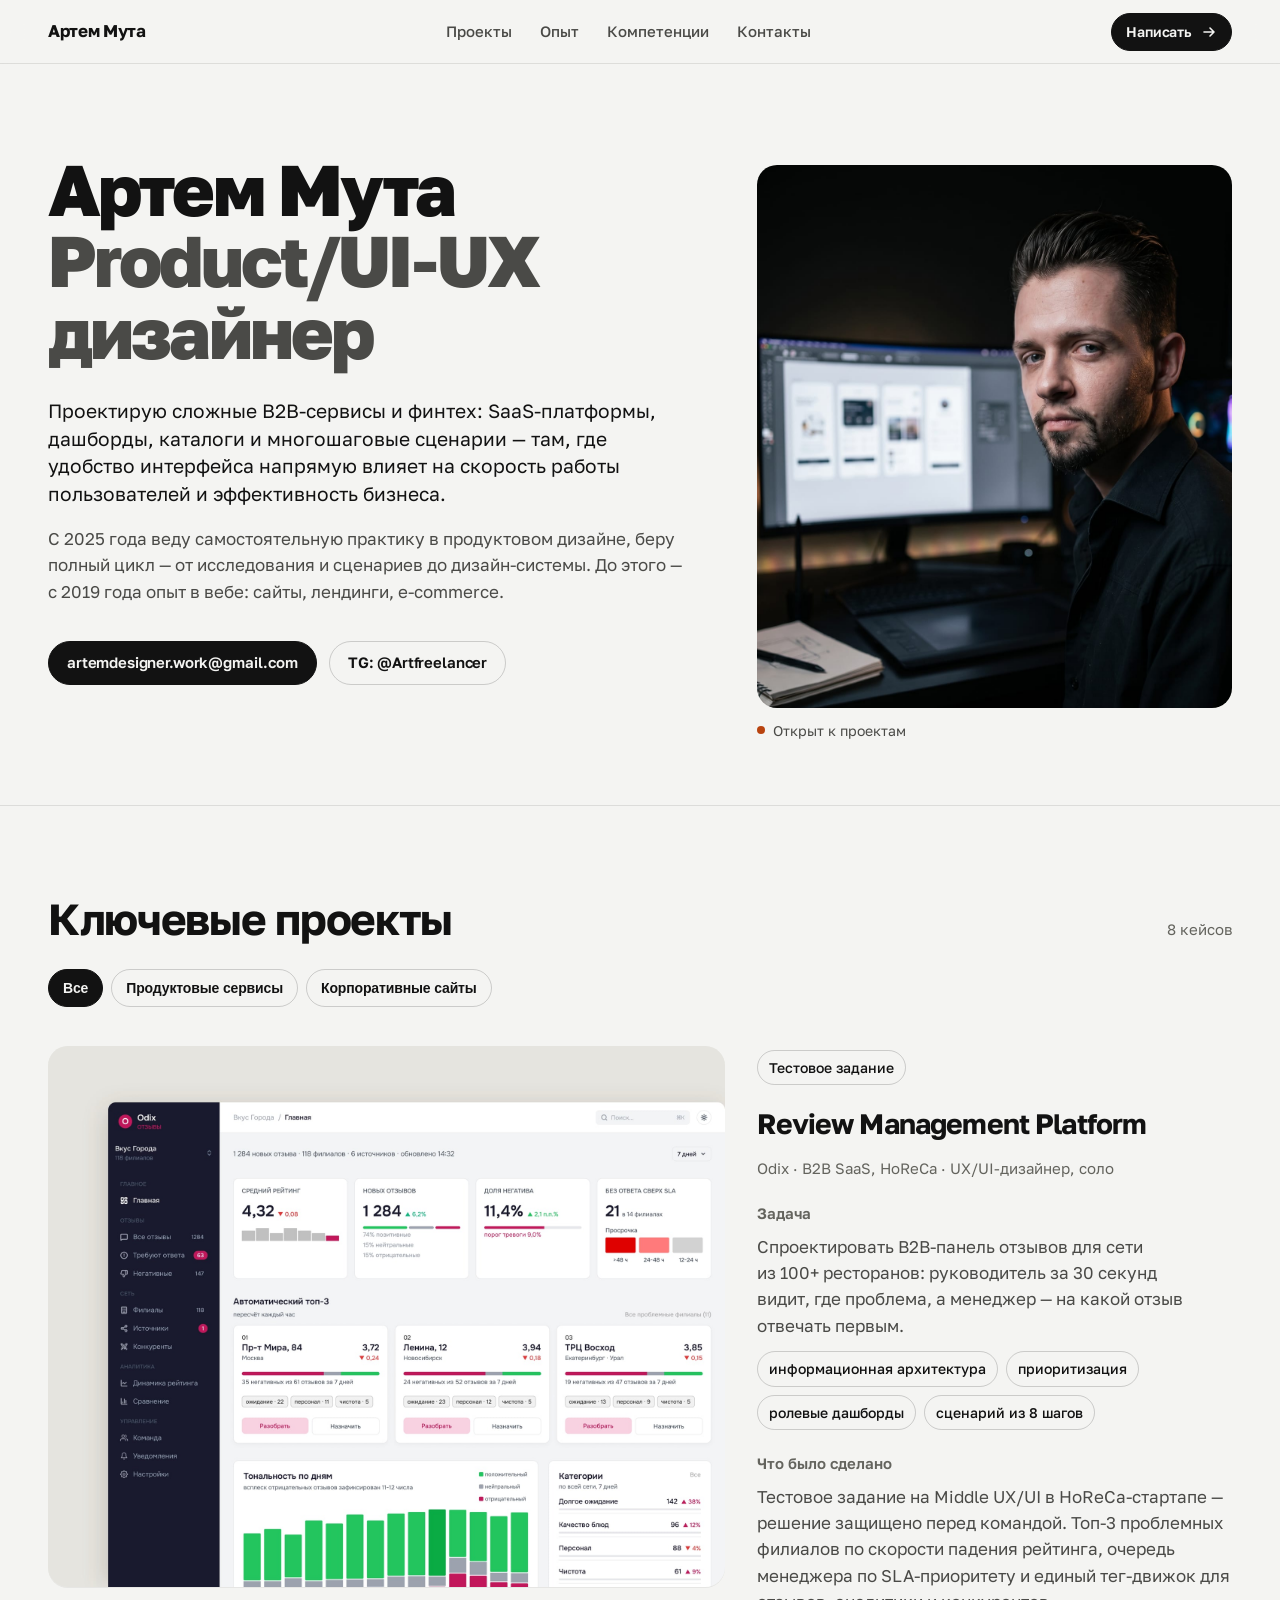
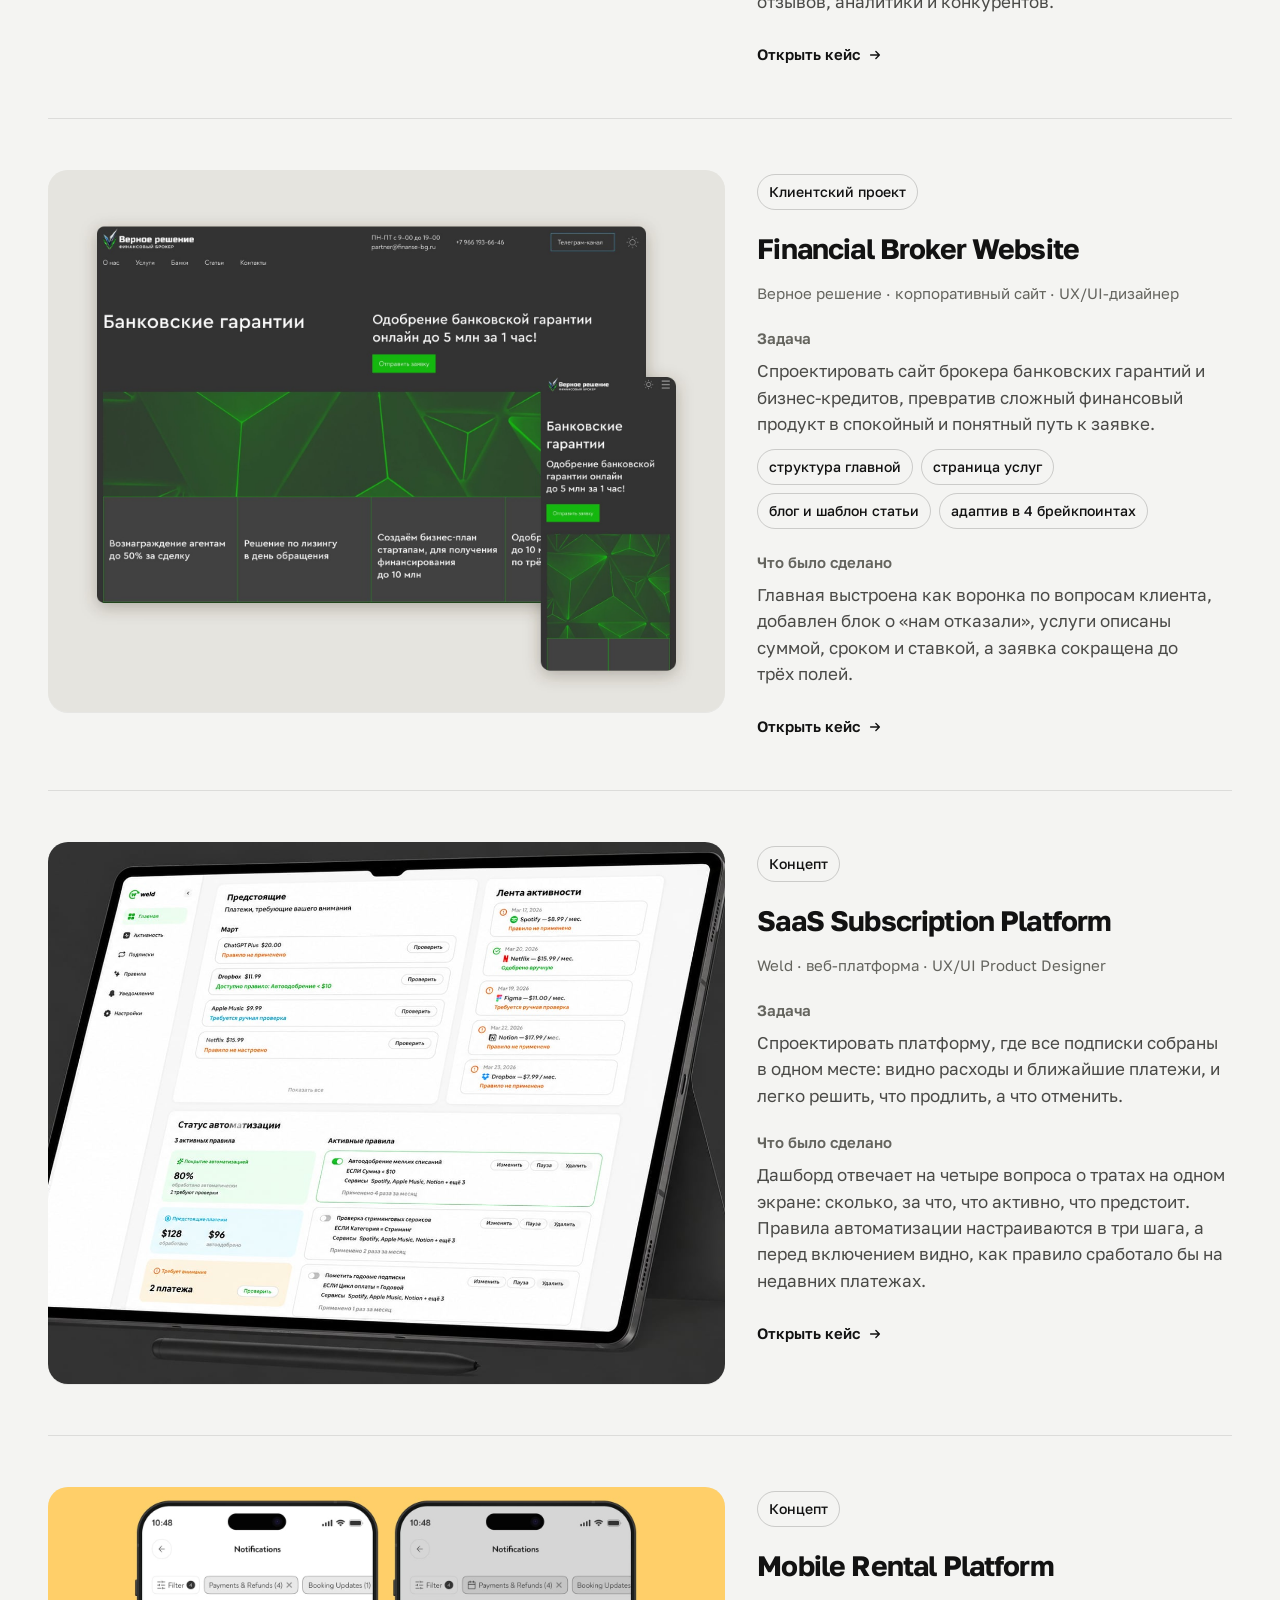
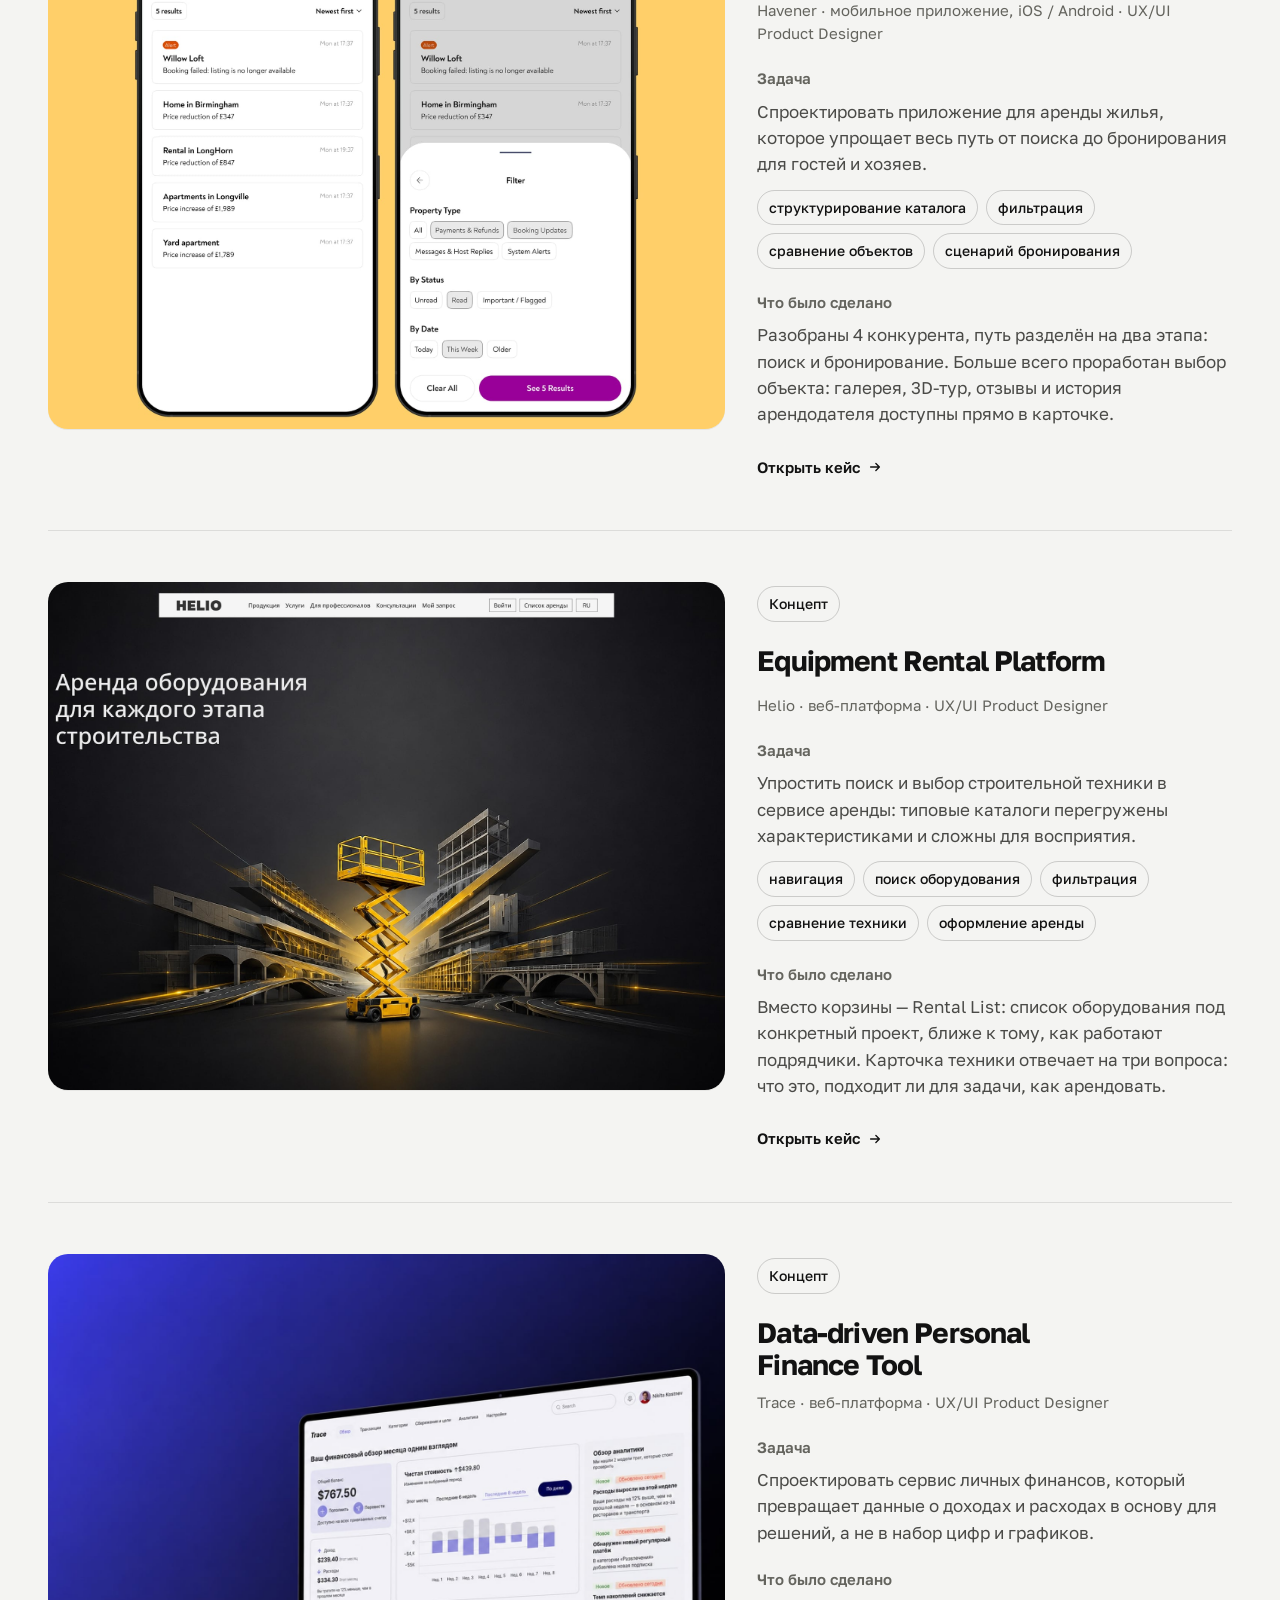
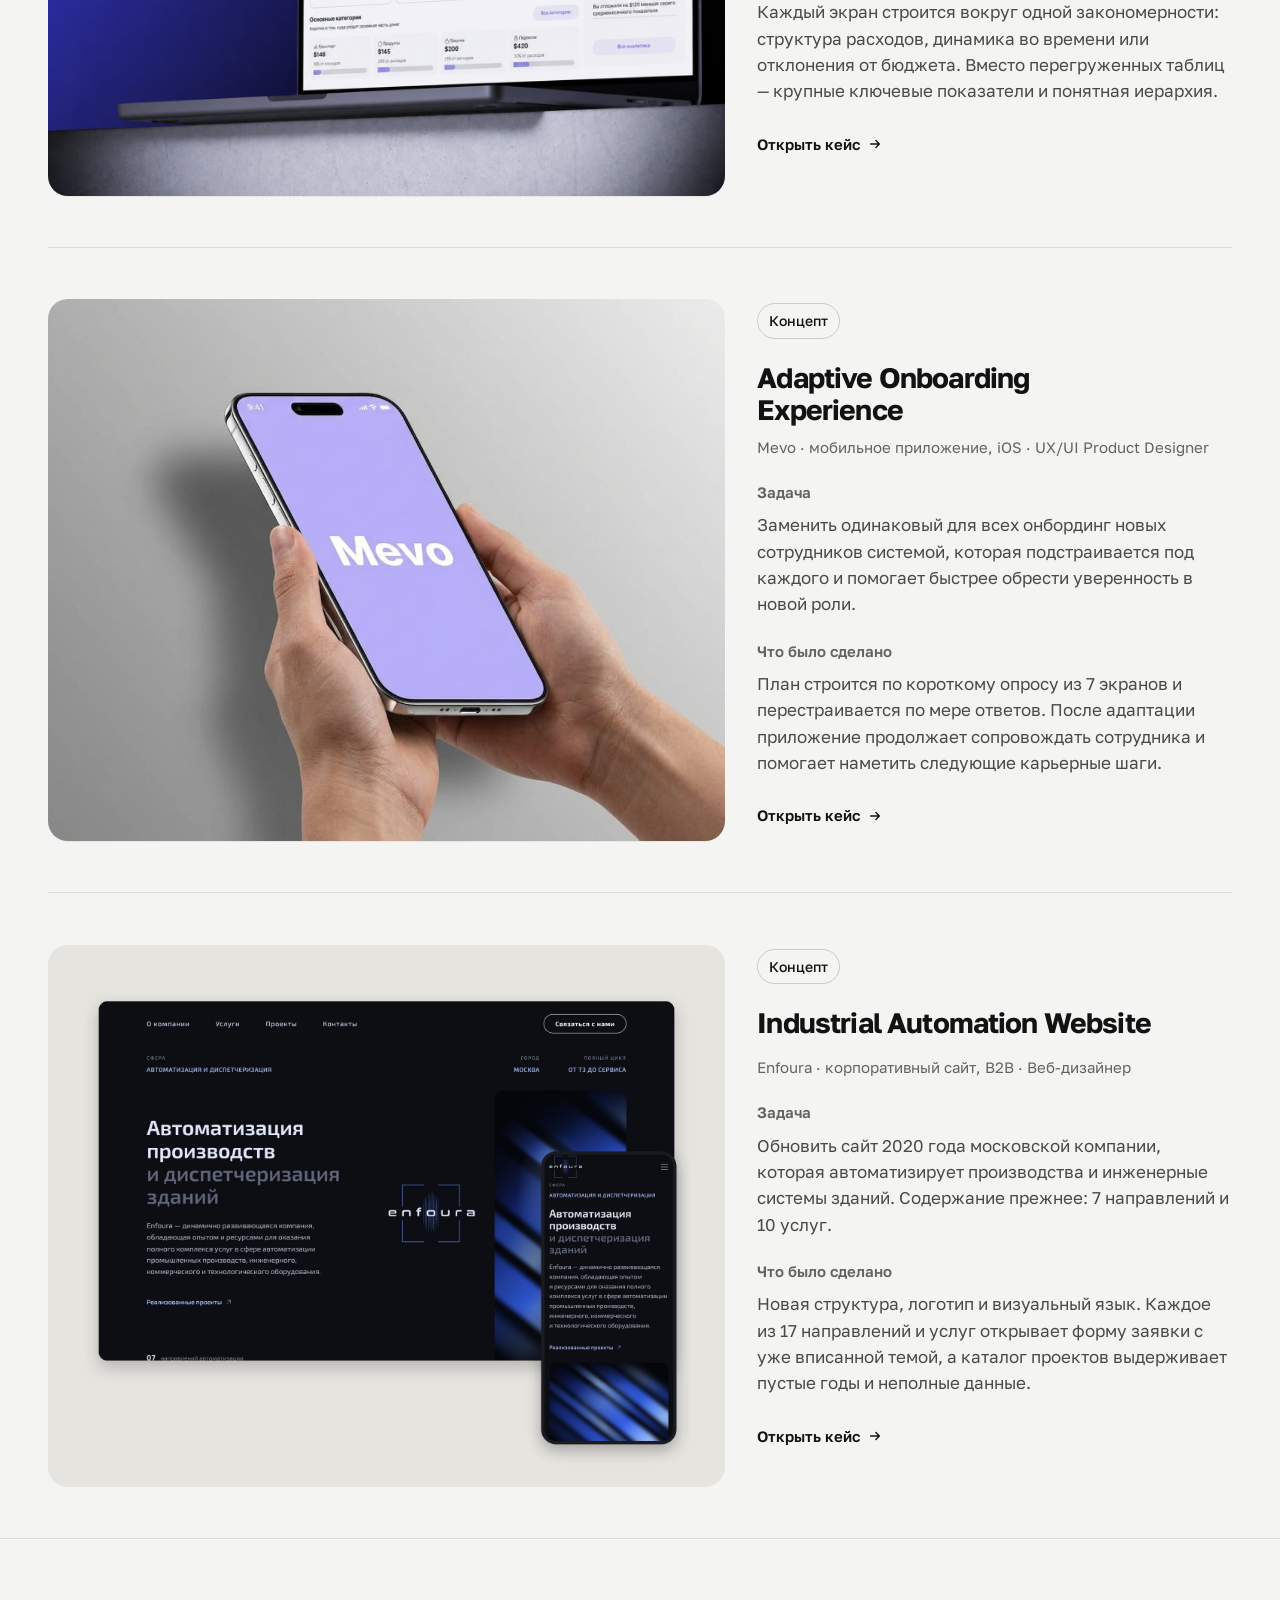
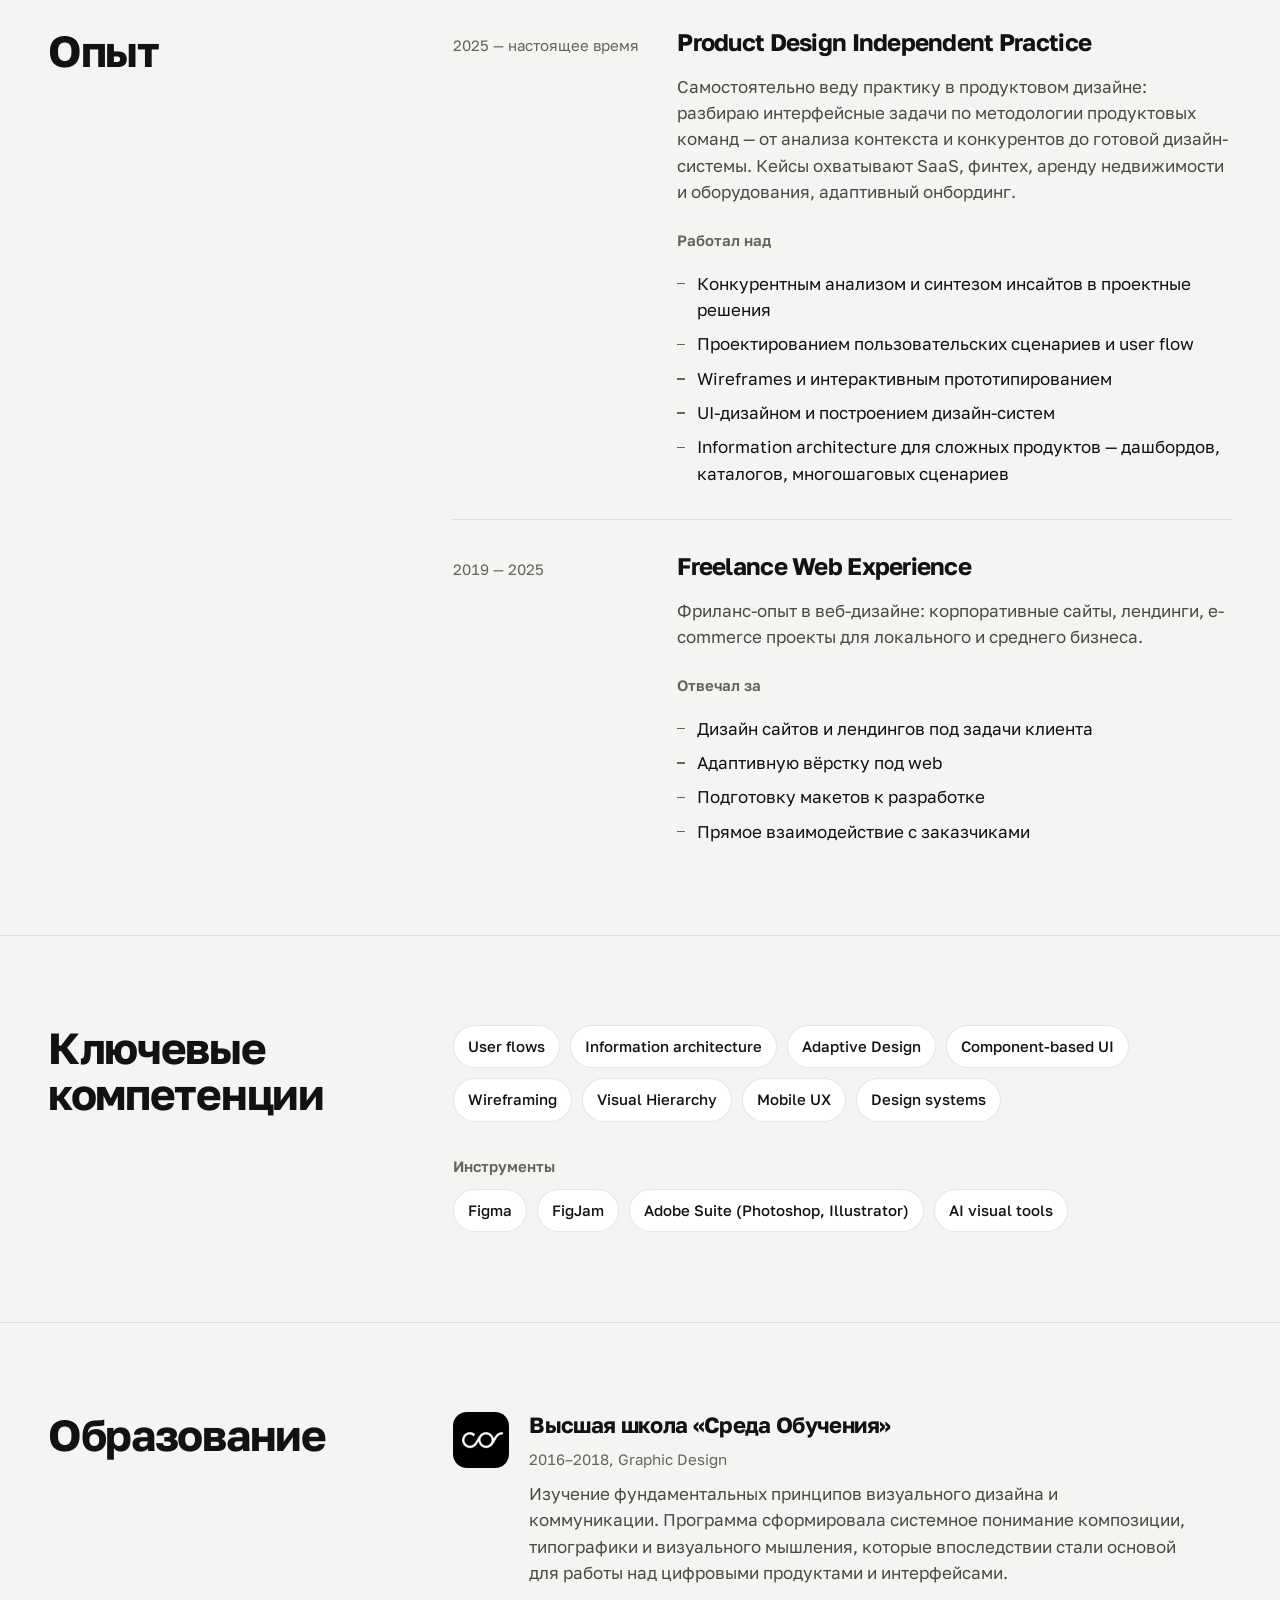
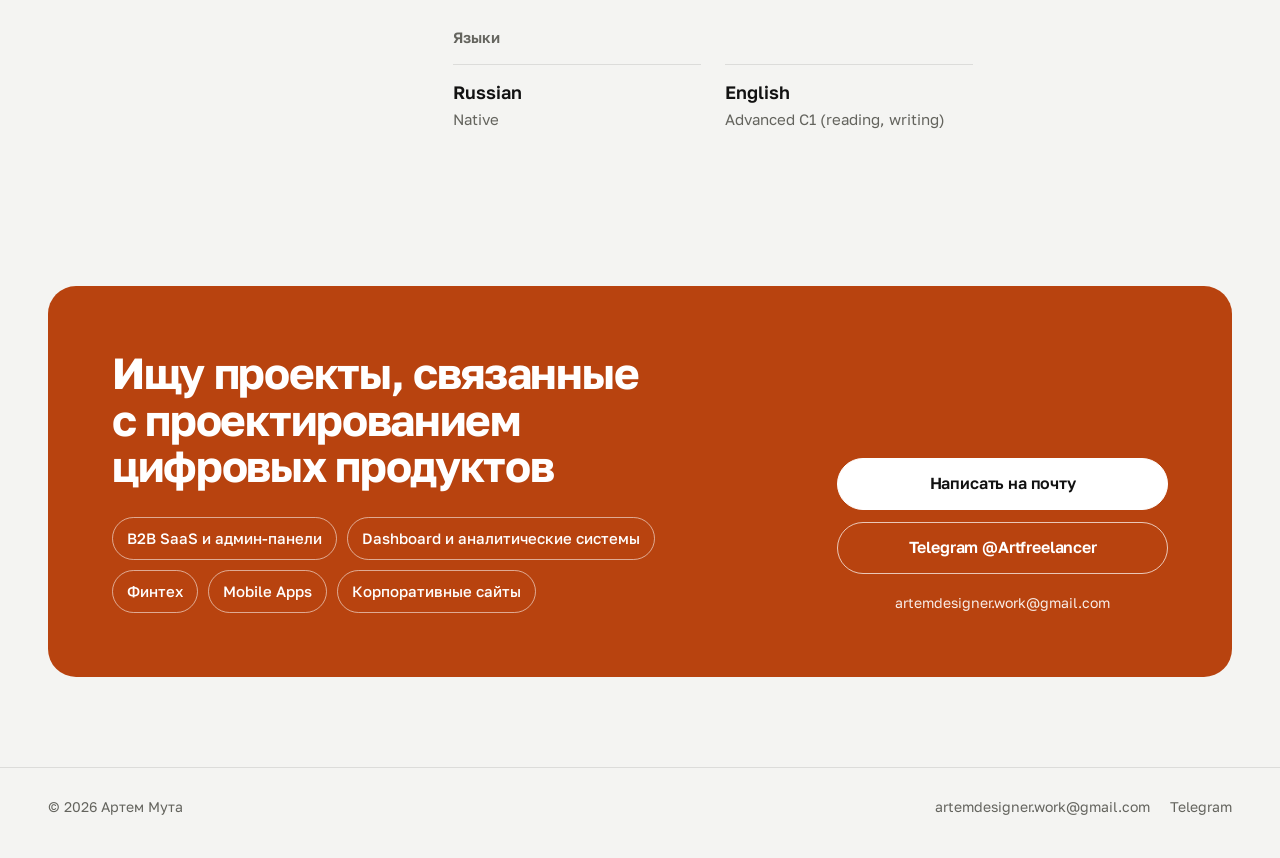
==== commit c64a6e3b: "Name and role in hero; live sorting demos in Review Management case Co-Authored-By: Claude Opus 5.5 " ====
--- a/index.html
+++ b/index.html
@@ -43,9 +43,9 @@
   <section class="hero" aria-labelledby="hero-title">
     <div class="wrap grid">
       <div class="hero__text">
-        <h1 id="hero-title" class="draw-title">Product/UI&#8209;UX дизайнер</h1>
+        <h1 id="hero-title" class="draw-title">Артем Мута<span class="hero__role">Product/UI&#8209;UX дизайнер</span></h1>
         <div class="hero__copy">
-          <p class="lede reveal" style="--i:1">Проектирую сложные цифровые продукты — SaaS-платформы, финтех-инструменты, каталоги и многошаговые сценарии — там, где удобство интерфейса напрямую влияет на скорость работы пользователей и эффективность бизнеса.</p>
+          <p class="lede reveal" style="--i:1">Проектирую сложные B2B-сервисы и финтех: SaaS-платформы, дашборды, каталоги и многошаговые сценарии — там, где удобство интерфейса напрямую влияет на скорость работы пользователей и эффективность бизнеса.</p>
           <p class="muted reveal" style="--i:2">С 2025 года веду самостоятельную практику в продуктовом дизайне, беру полный цикл — от исследования и сценариев до дизайн-системы. До этого — с 2019 года опыт в вебе: сайты, лендинги, e-commerce.</p>
         </div>
         <div class="hero__contacts reveal" style="--i:3">
--- a/assets/site.css
+++ b/assets/site.css
@@ -107,6 +107,7 @@
 .hero .grid { align-items: start; }
 .hero__text { grid-column: 1 / span 7; display: flex; flex-direction: column; gap: 28px; }
 .hero__text h1 { max-width: 14ch; }
+.hero__role { display: block; color: var(--ink-2); }
 /* hero title: outline drawing, then the solid fill returns */
 .draw-title { position: relative; }
 .js .draw-title { color: transparent; transition: color .7s var(--ease); }
@@ -367,6 +368,62 @@
 .fig--mixed .device--browser .device__screen { flex: 1; min-height: 0; }
 .fig figcaption { margin-top: 12px; font-size: 14px; color: var(--ink-3); }
 
+/* live sorting demos: :::demo <name> in content/*.md, inside the frame the product's own palette applies */
+.demo { max-width: 880px; }
+.demo__bar { display: flex; flex-wrap: wrap; gap: 8px; margin-bottom: 14px; }
+.demo__bar[hidden] { display: none; }
+.demo figcaption { display: flex; flex-direction: column; gap: 4px; }
+.demo__verdict { min-height: 3em; font-size: 16px; font-weight: 500; color: var(--ink); text-wrap: pretty; }
+.demo__stage { position: relative; }
+.cs-body .demo__list { --demo-gap: 10px; display: flex; gap: var(--demo-gap); margin: 0; }
+.cs-body .demo__list > li { padding: 0; color: inherit; }
+.cs-body .demo__list > li::before { content: none; }
+.cs-body .demo__list.is-live { display: block; position: relative; }
+.cs-body .demo__list.is-live > li { position: absolute; top: 0; left: 0; right: 0; }
+.demo__list.is-ready > li, .demo__cut { transition: transform .8s var(--ease); }
+.demo__cut { display: none; }
+.demo__stage.is-live .demo__cut { display: flex; align-items: center; gap: 12px; position: absolute; top: 0; left: 0; right: 0; height: 22px; font-size: 12px; color: var(--odx-muted); }
+.demo__cut::after { content: ""; flex: 1; border-top: 1px dashed #C9CCD6; }
+.odx { --odx-ink: #1B1F3B; --odx-muted: #6B7080; --odx-rule: #E4E6EC; --odx-pink: #C2185B; --odx-pink-soft: #F8D3E0; display: flow-root; padding: clamp(14px, 2.4vw, 28px); background: #F3F4F6; color: var(--odx-ink); font-size: 15px; line-height: 1.35; }
+.odx b { font-weight: 600; }
+.odx small { display: block; font-size: 13px; color: var(--odx-muted); }
+.odx-head, .odx-row { display: grid; grid-template-columns: 34px minmax(0, 1fr) 66px 72px; align-items: center; gap: 8px; }
+.odx-head { padding: 0 14px 10px; font-size: 12px; color: var(--odx-muted); }
+.odx-head span:first-child { grid-column: 1 / span 2; }
+.odx-head span:not(:first-child), .odx-rating, .odx-delta { text-align: right; font-variant-numeric: tabular-nums; }
+.odx-row { padding: 12px 14px; border: 1px solid transparent; border-radius: 12px; transition: background-color .5s var(--ease), border-color .5s var(--ease); }
+.is-top .odx-row { background: var(--white); border-color: var(--odx-rule); }
+.odx-rank { font-size: 13px; color: var(--odx-muted); font-variant-numeric: tabular-nums; }
+.odx-rating, .odx-delta { color: var(--odx-muted); transition: color .3s var(--ease); }
+[data-active="a"] .odx-rating, [data-active="b"] .odx-delta { font-weight: 600; color: var(--odx-ink); }
+[data-active="b"] .odx-delta--down { color: #D92D3A; }
+.odx-review { padding: 14px 16px; background: var(--white); border: 1px solid var(--odx-rule); border-radius: 12px; }
+.odx-review__top { display: flex; flex-wrap: wrap; align-items: center; gap: 6px 10px; }
+.odx-sla { flex: none; padding: 5px 10px; border-radius: 6px; font-size: 13px; font-weight: 500; }
+.odx-sla--over { background: #E5233B; color: var(--white); }
+.odx-sla--soon { background: #FDEBD8; color: #B85A08; }
+.odx-sla--left { background: #FBE1EA; color: var(--odx-pink); }
+.odx-meta { flex: 1; min-width: 12em; font-size: 13px; color: var(--odx-muted); }
+.odx-stars { flex: none; font-size: 14px; letter-spacing: 1px; color: var(--odx-pink); }
+.odx-review__body { display: grid; grid-template-columns: 36px minmax(0, 1fr); gap: 12px; margin-top: 10px; }
+.odx-review__body > div > span { display: block; }
+.odx-ava { display: grid; place-items: center; width: 36px; height: 36px; border-radius: 50%; background: #FBE1EA; color: var(--odx-pink); font-size: 13px; font-weight: 500; }
+.odx-review__foot { display: flex; flex-wrap: wrap; align-items: center; gap: 6px; margin-top: 10px; }
+.odx-tag { padding: 5px 10px; border-radius: 6px; background: #F3F4F6; font-size: 13px; }
+.odx-reply { margin-left: auto; padding: 6px 14px; border-radius: 8px; background: var(--odx-pink-soft); color: var(--odx-pink); font-size: 14px; font-weight: 500; }
+@media (prefers-reduced-motion: reduce) {
+  .demo__list.is-ready > li, .demo__cut, .odx-row, .odx-rating, .odx-delta { transition: none; }
+}
+@media (max-width: 560px) {
+  .odx-head, .odx-row { grid-template-columns: 24px minmax(0, 1fr) 46px 58px; gap: 6px; }
+  .odx-head, .odx-row { padding-left: 10px; padding-right: 10px; }
+  /* the whole queue should fit one phone screen, otherwise the reorder can't be seen */
+  .odx-review { padding: 12px; }
+  .odx-stars { margin-left: auto; }
+  .odx-meta { order: 3; flex-basis: 100%; }
+  .odx-review__foot { display: none; }
+}
+
 .cs-result { margin-top: clamp(56px, 7vw, 96px); padding-top: clamp(32px, 4vw, 48px); border-top: 1px solid var(--rule); }
 .cs-result h2 { margin-top: 0; }
 .cs-result p { color: var(--ink); font-size: clamp(18px, 1.5vw, 21px); line-height: 1.45; }
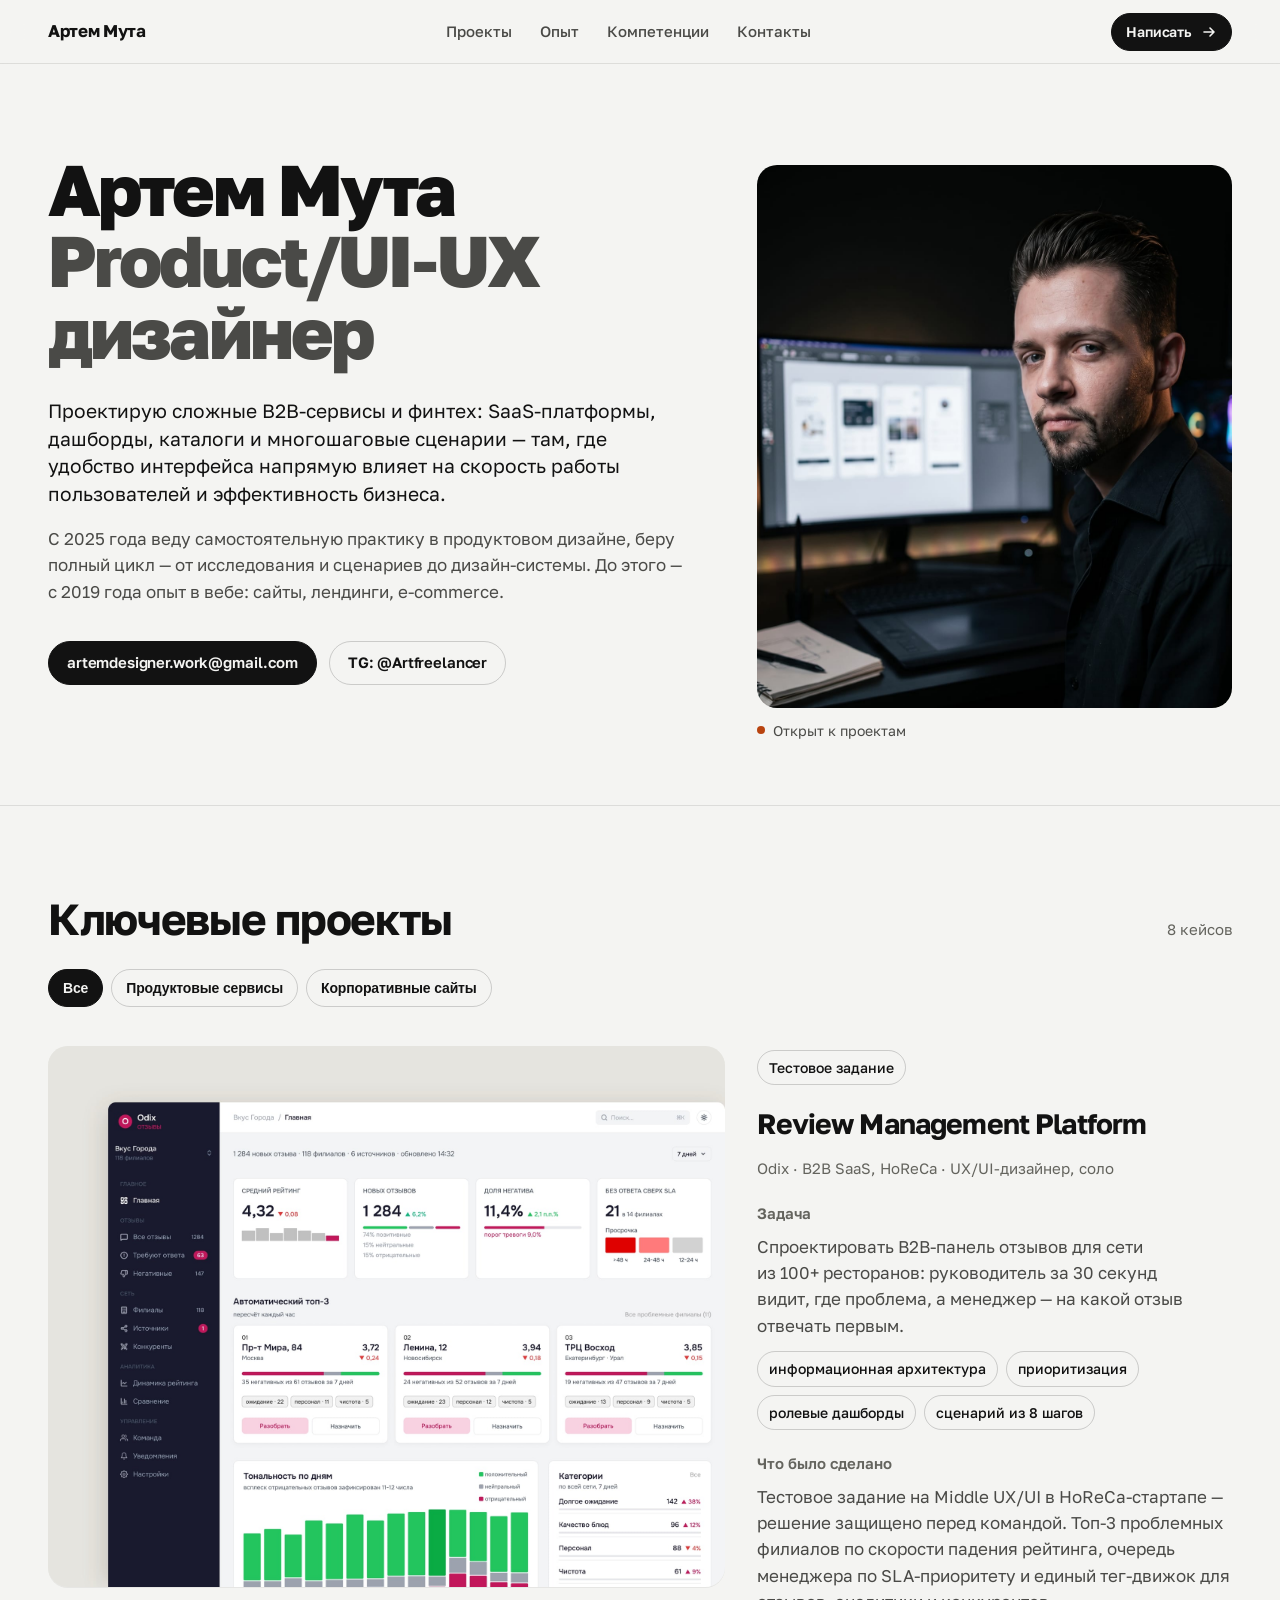
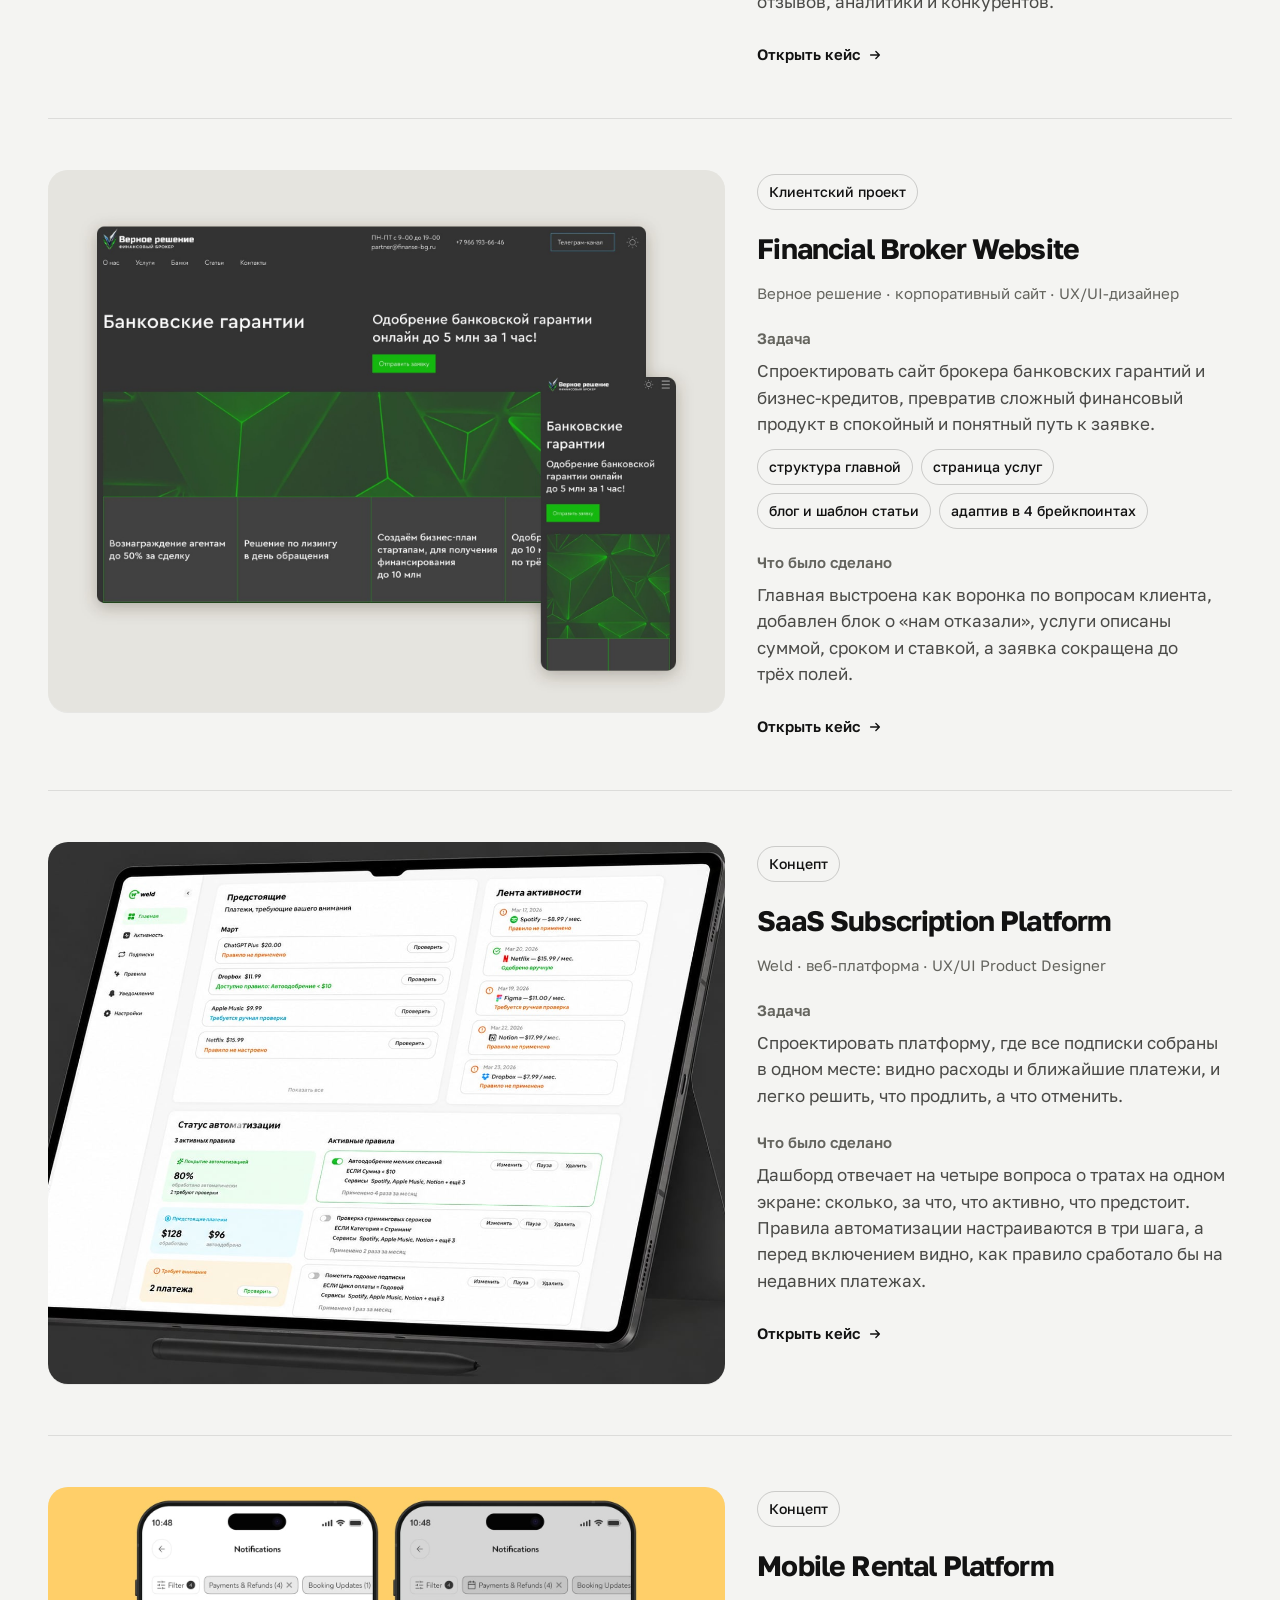
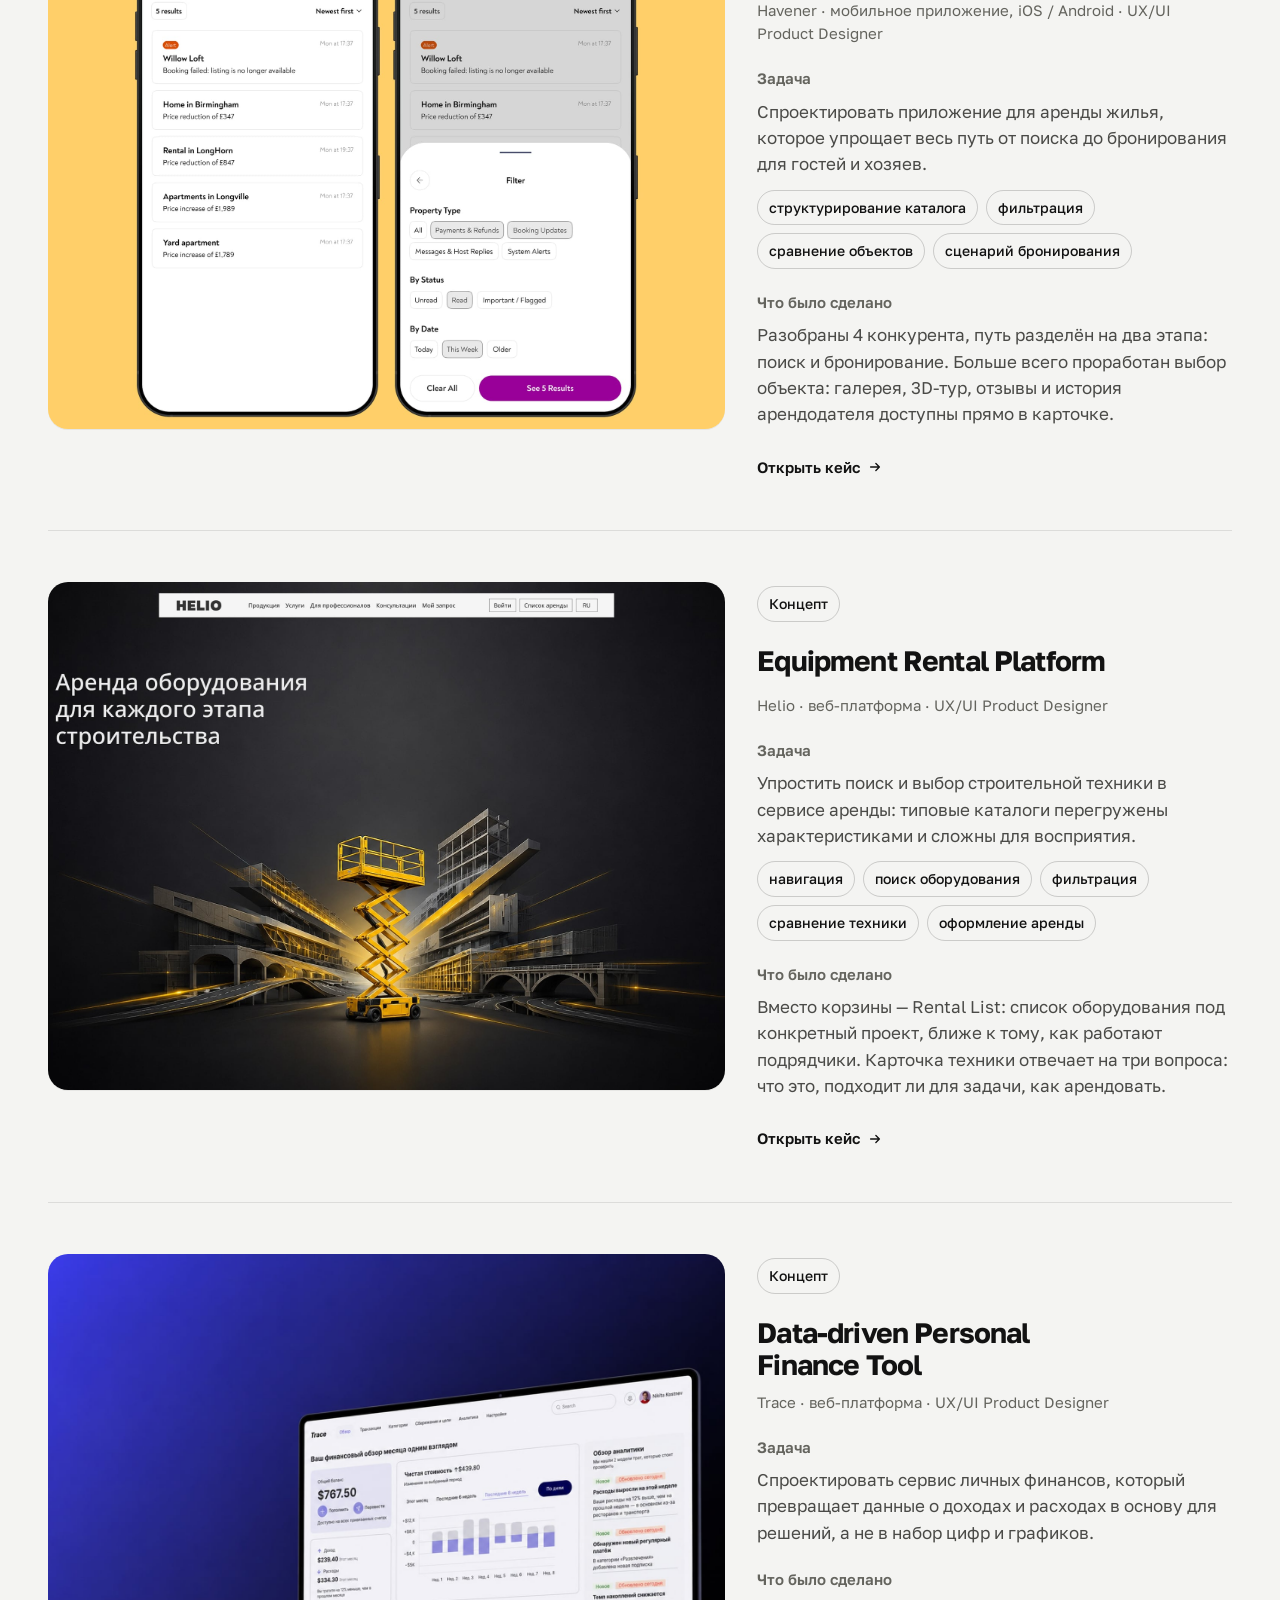
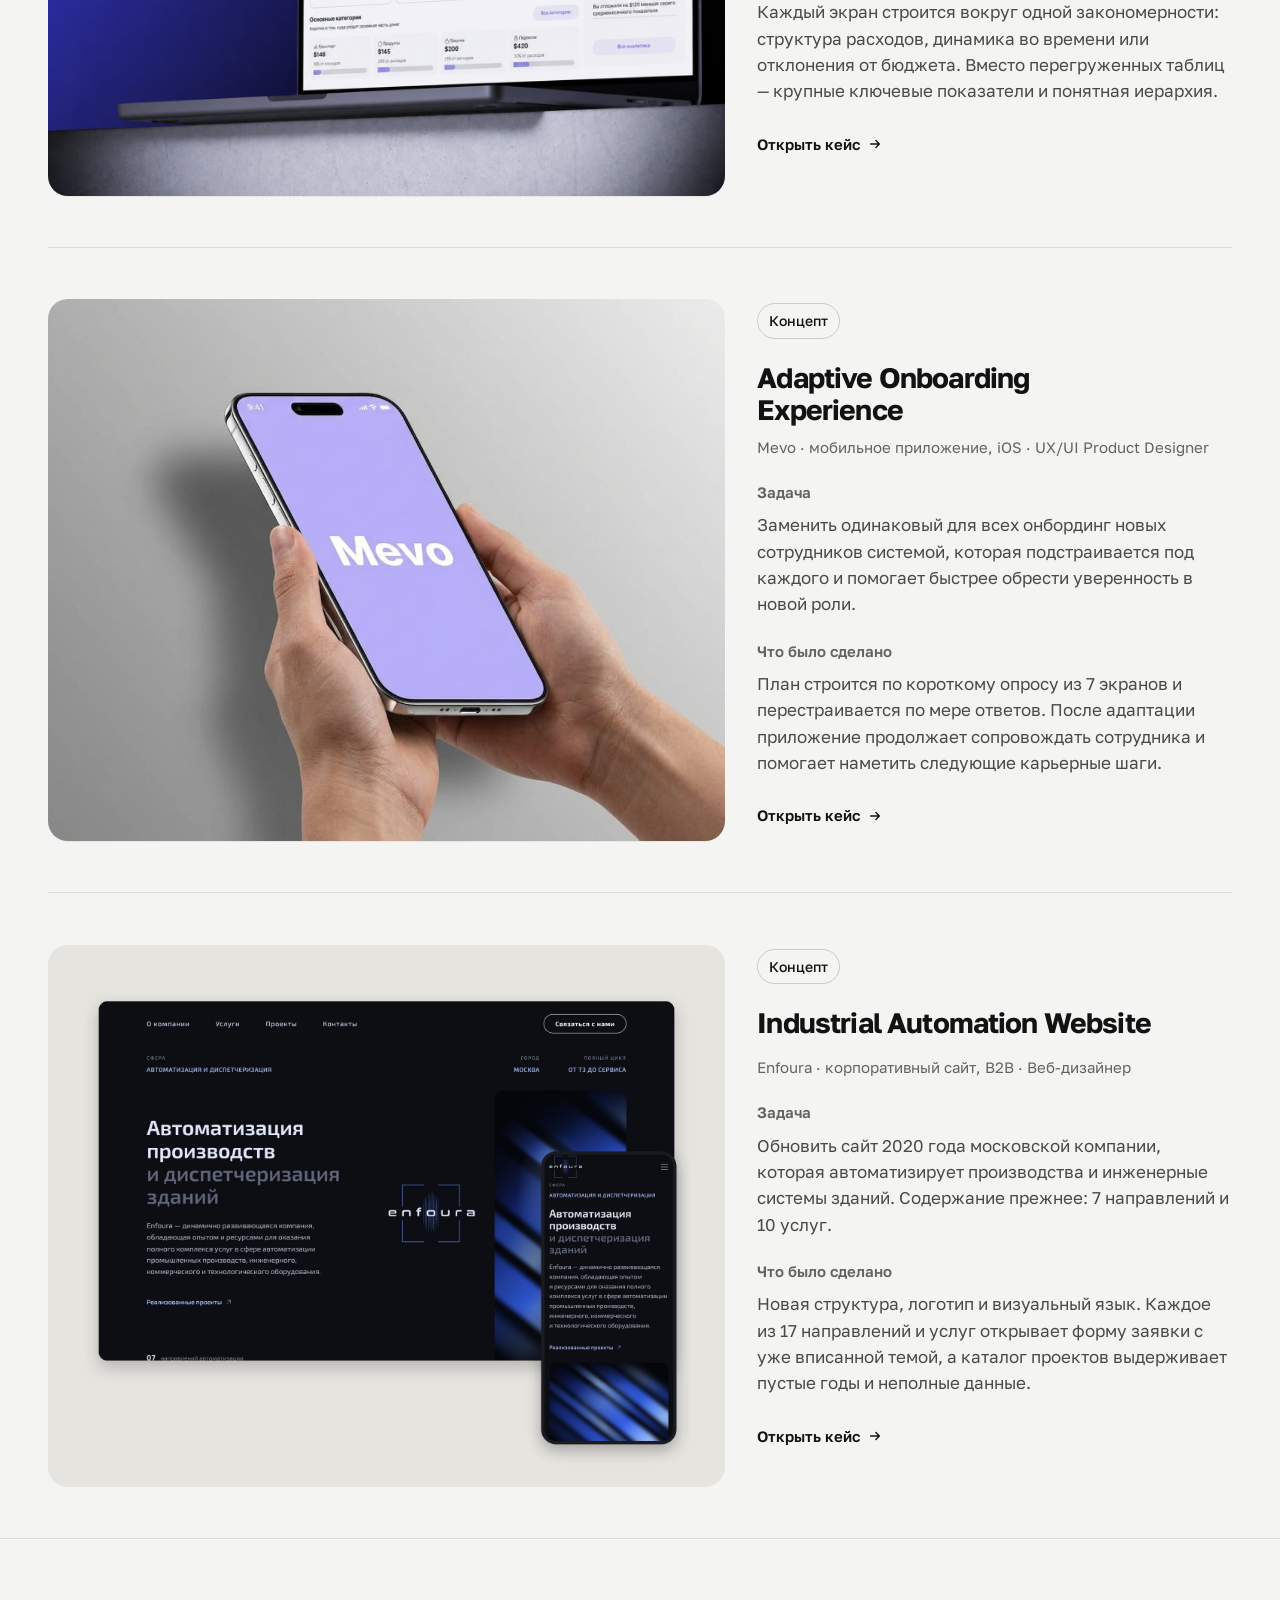
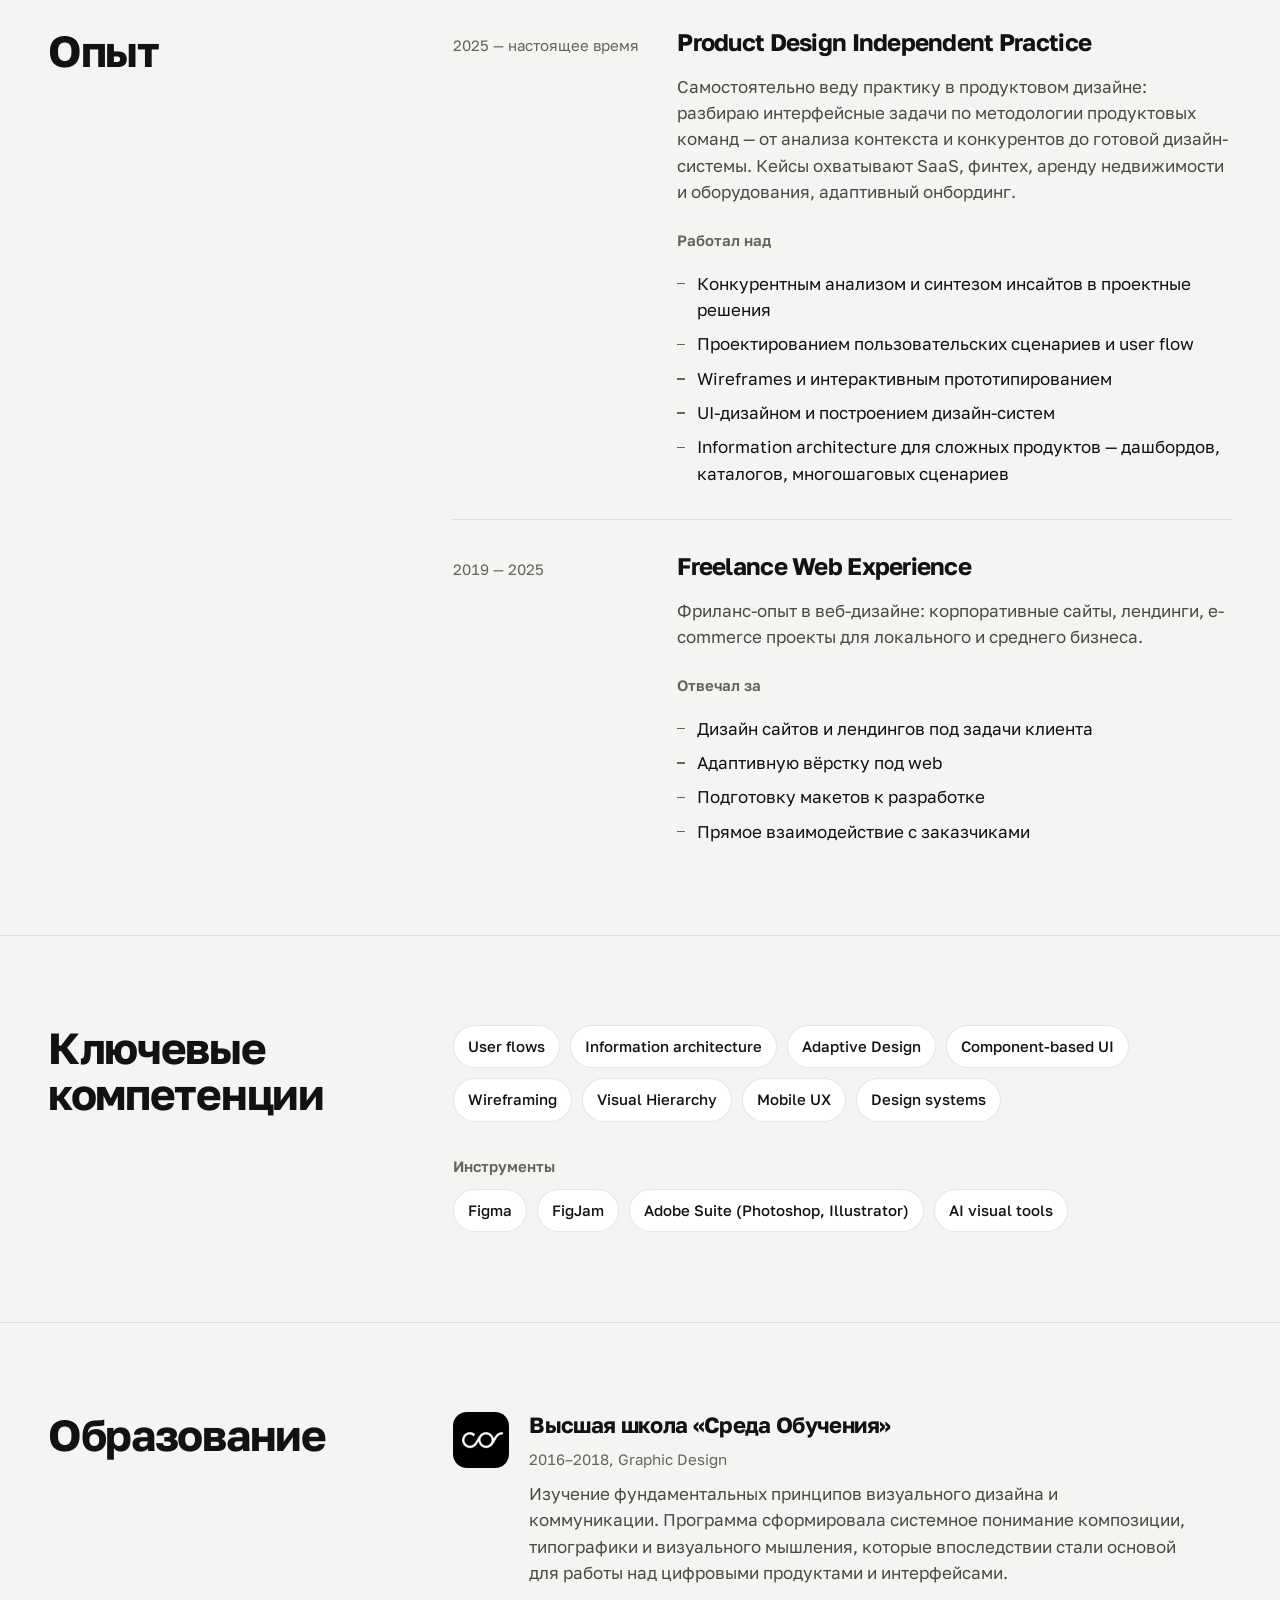
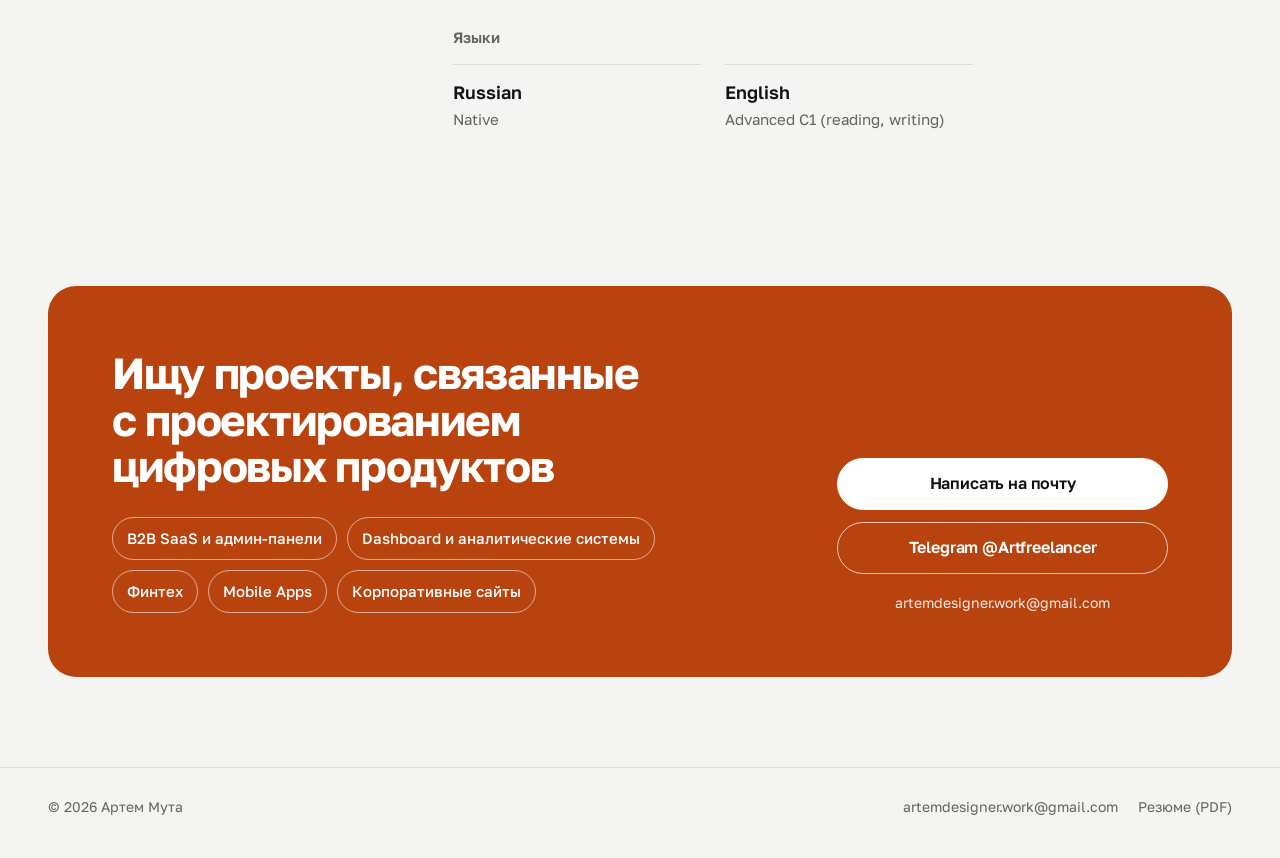
==== commit d98198fc: "Add resume PDF to footer; remove duplicate Telegram link Co-Authored-By: Claude Opus 5.5 <noreply@an" ====
--- a/index.html
+++ b/index.html
@@ -429,7 +429,7 @@
     <span>© <span class="num">2026</span> Артем Мута</span>
     <nav aria-label="Контакты">
       <a href="mailto:artemdesigner.work@gmail.com">artemdesigner.work@gmail.com</a>
-      <a href="https://t.me/Artfreelancer" target="_blank" rel="noopener">Telegram</a>
+      <a href="assets/artem-muta-resume.pdf" target="_blank" rel="noopener">Резюме (PDF)</a>
     </nav>
   </div>
 </footer>
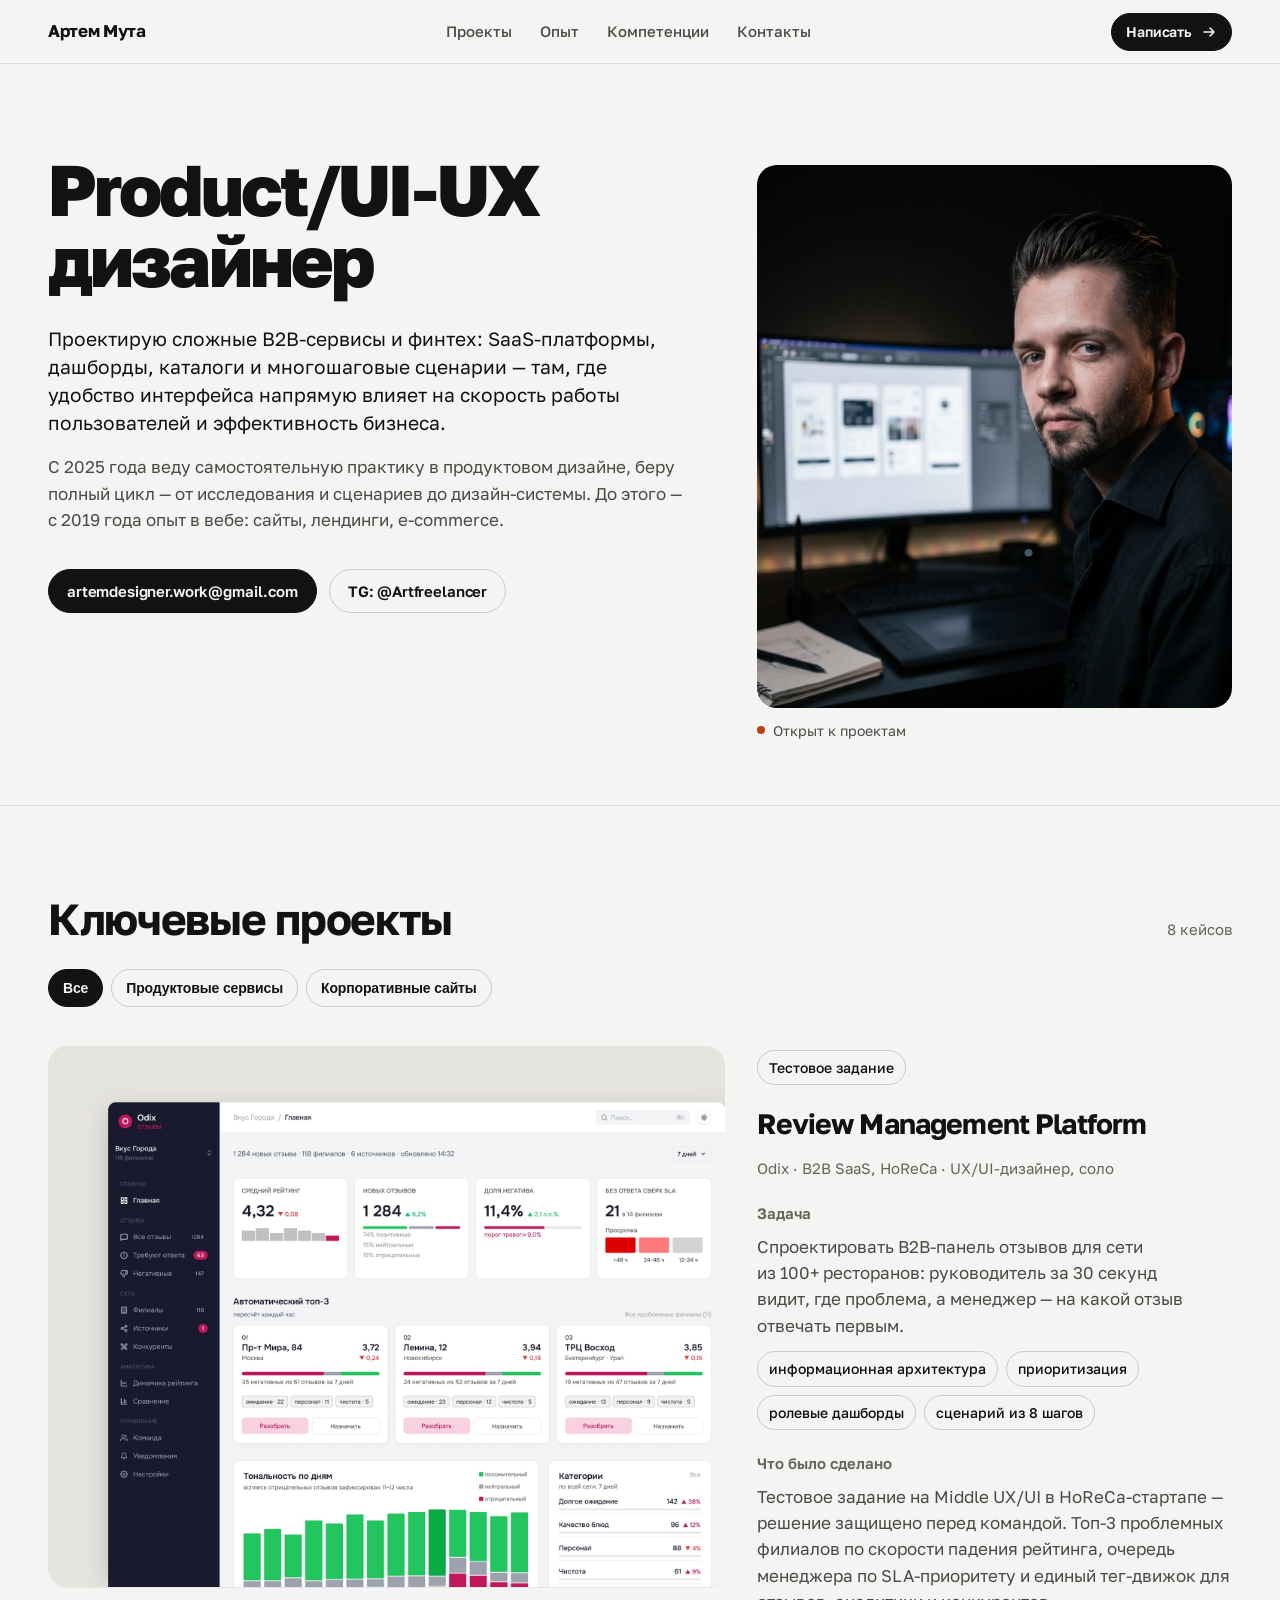
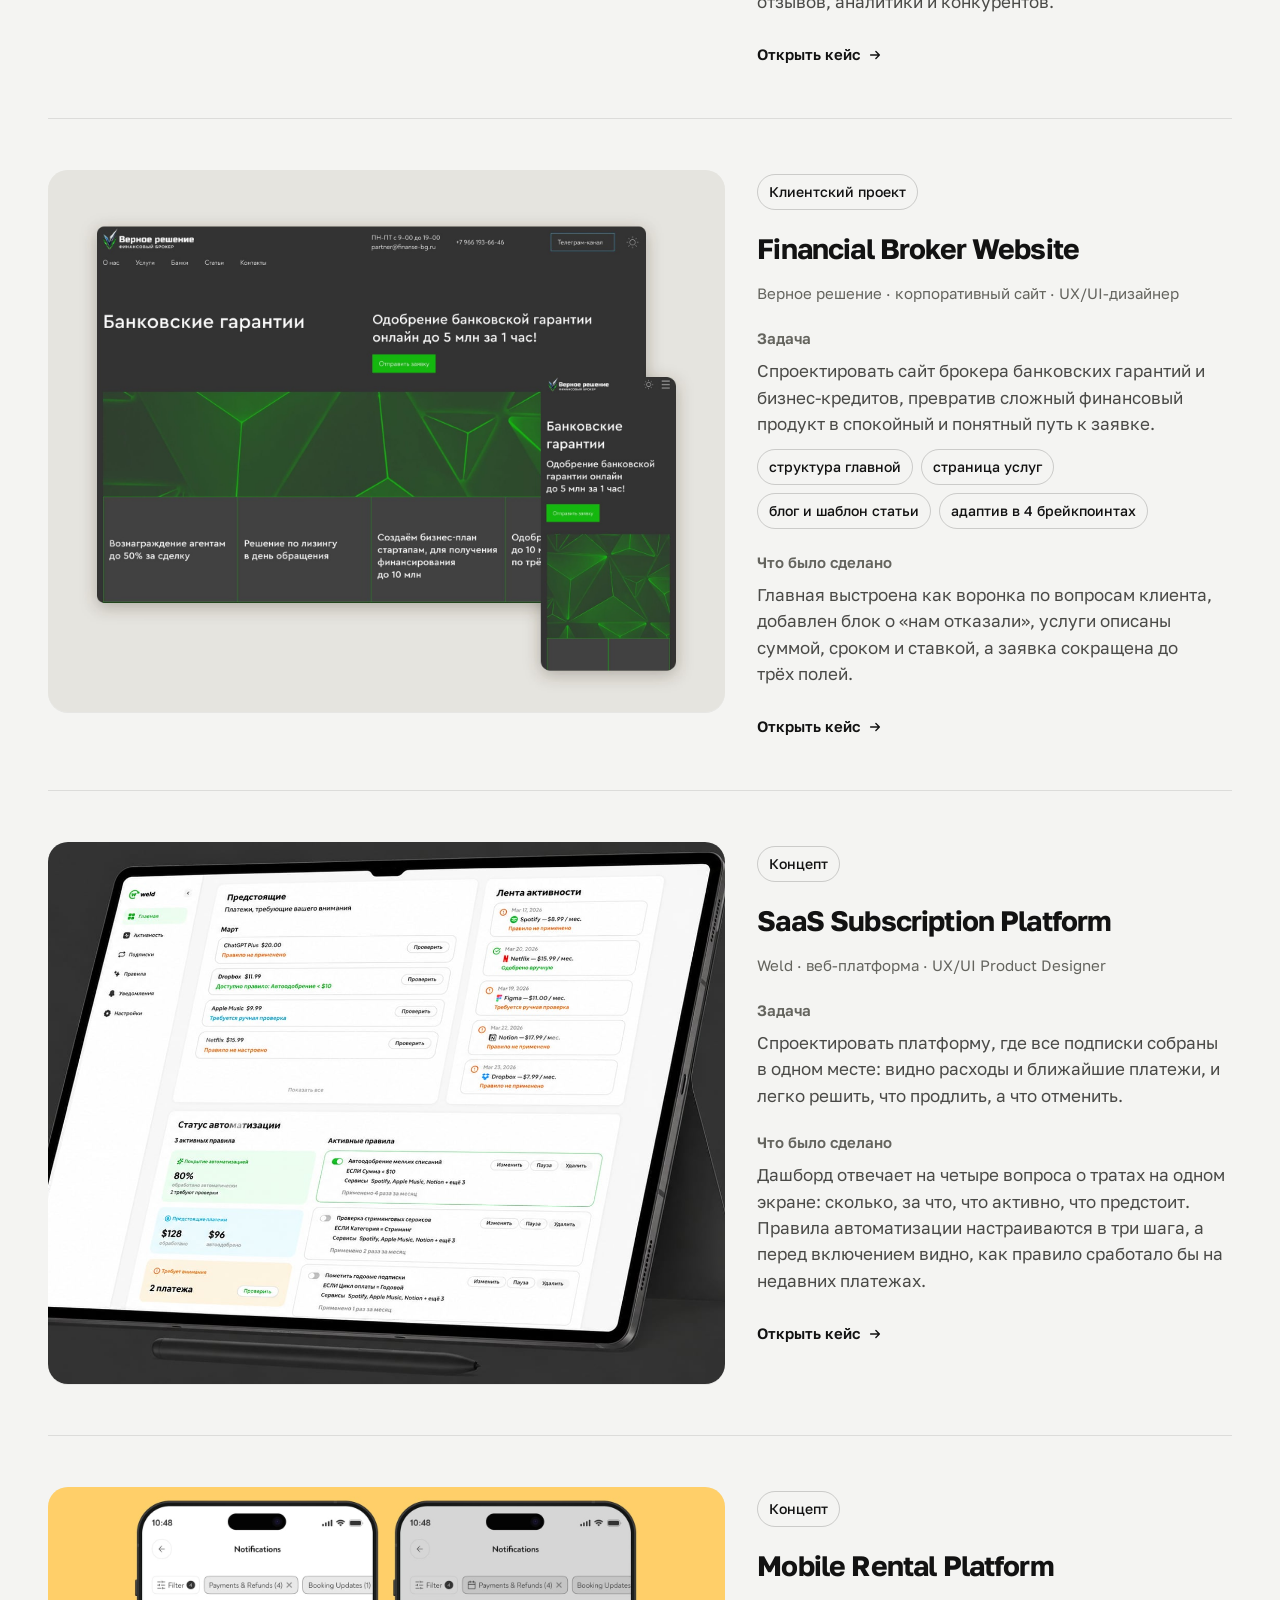
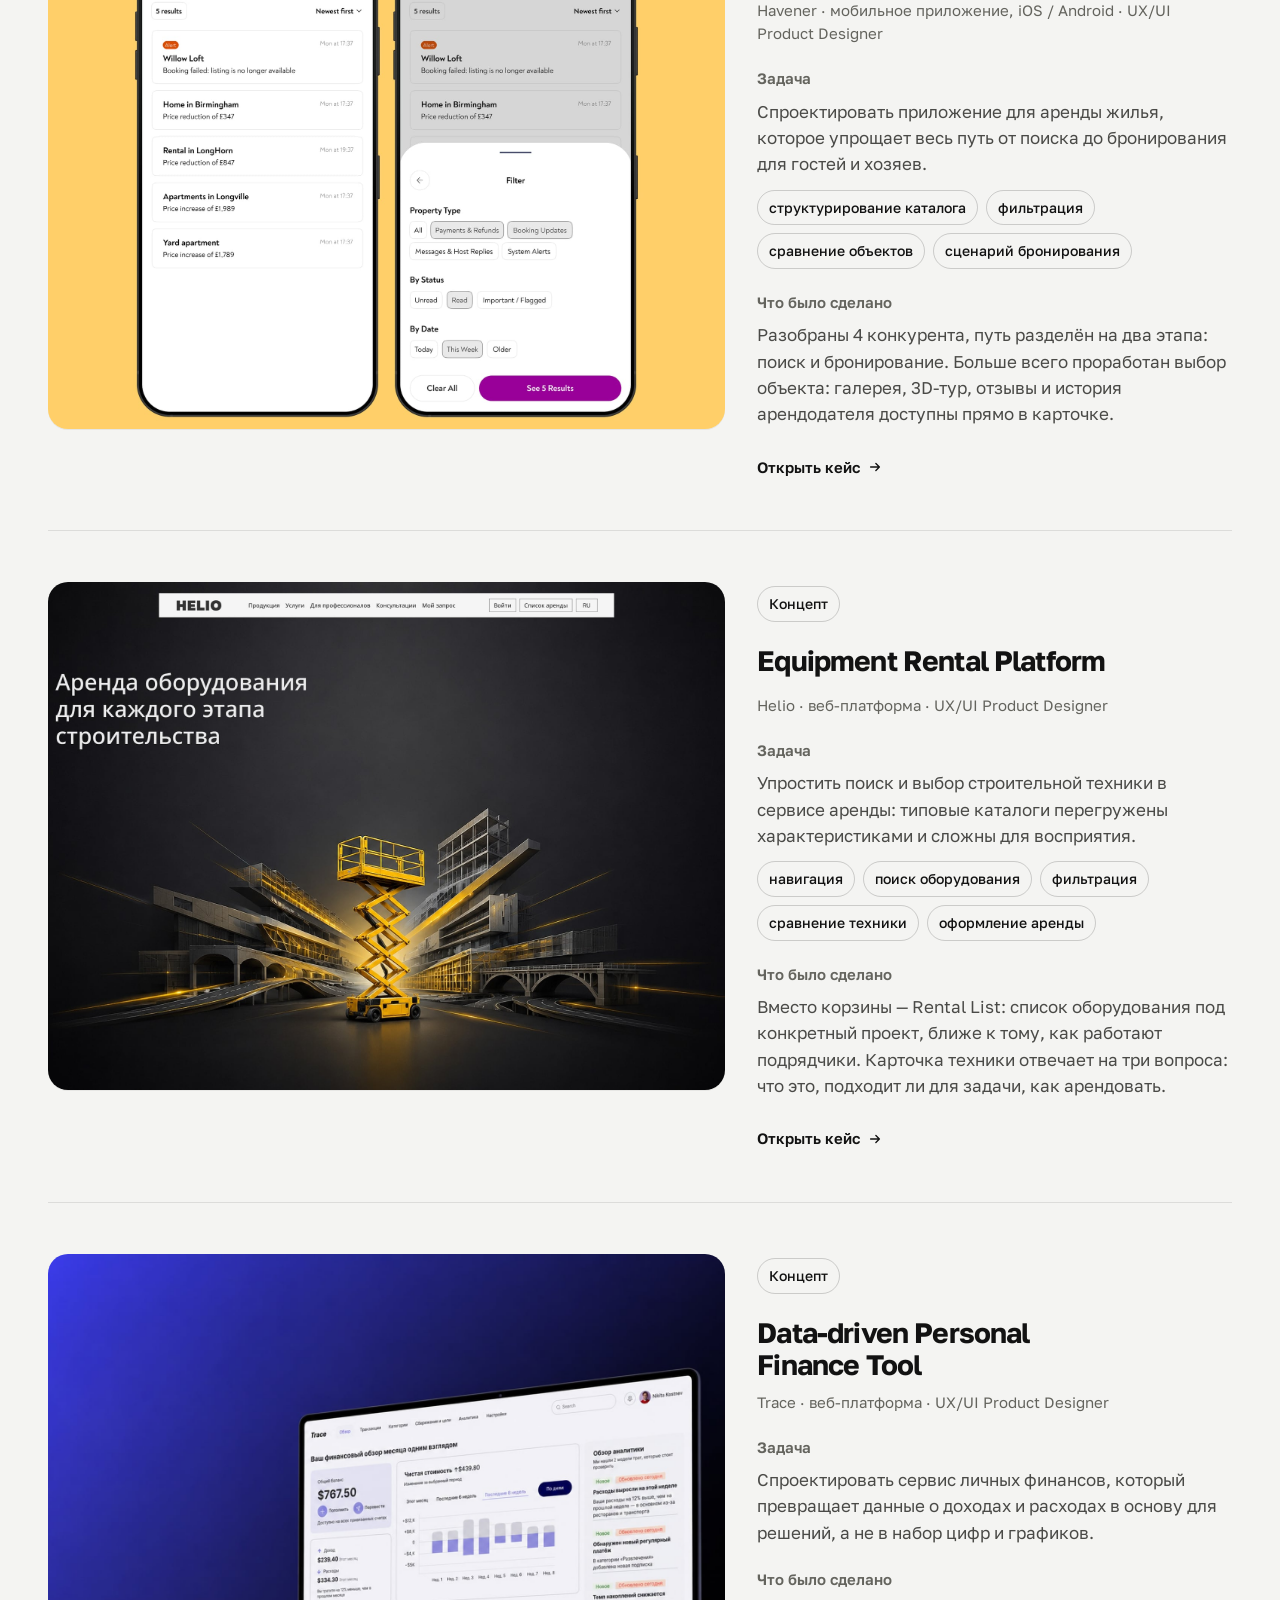
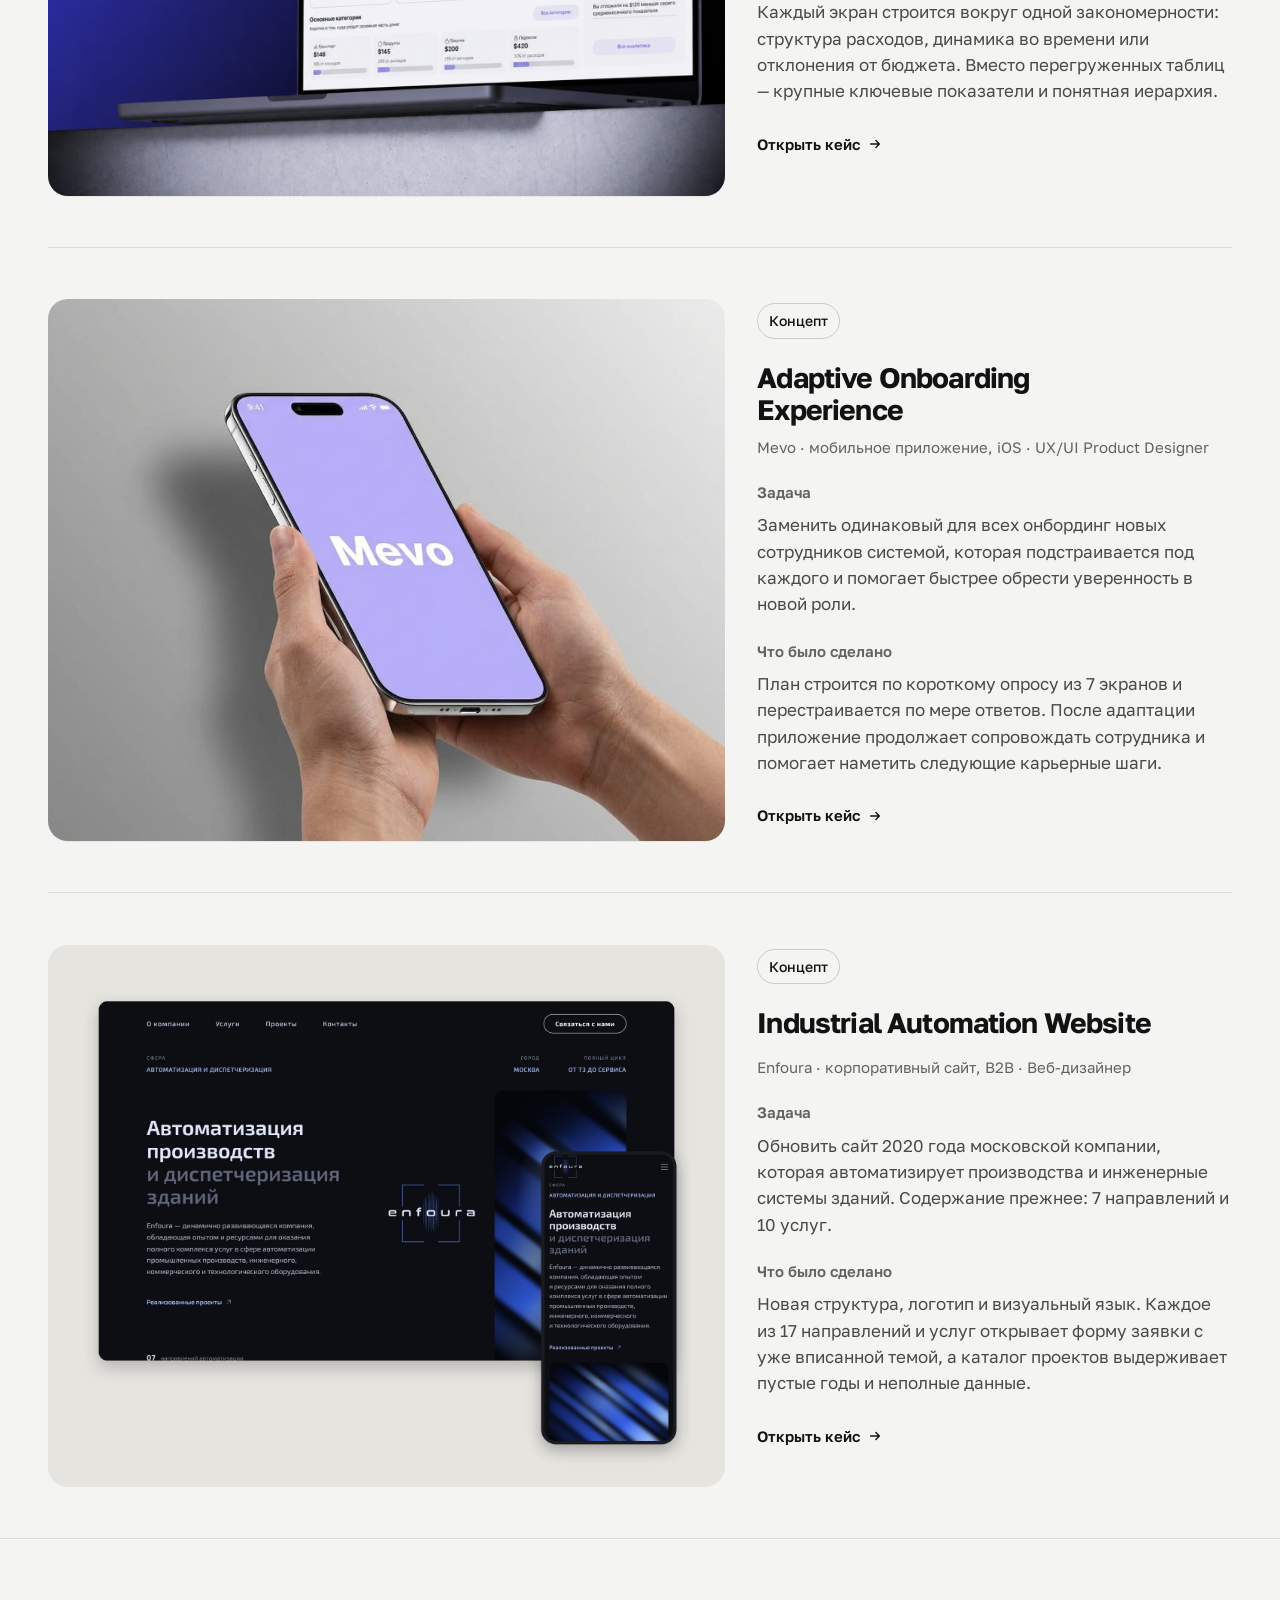
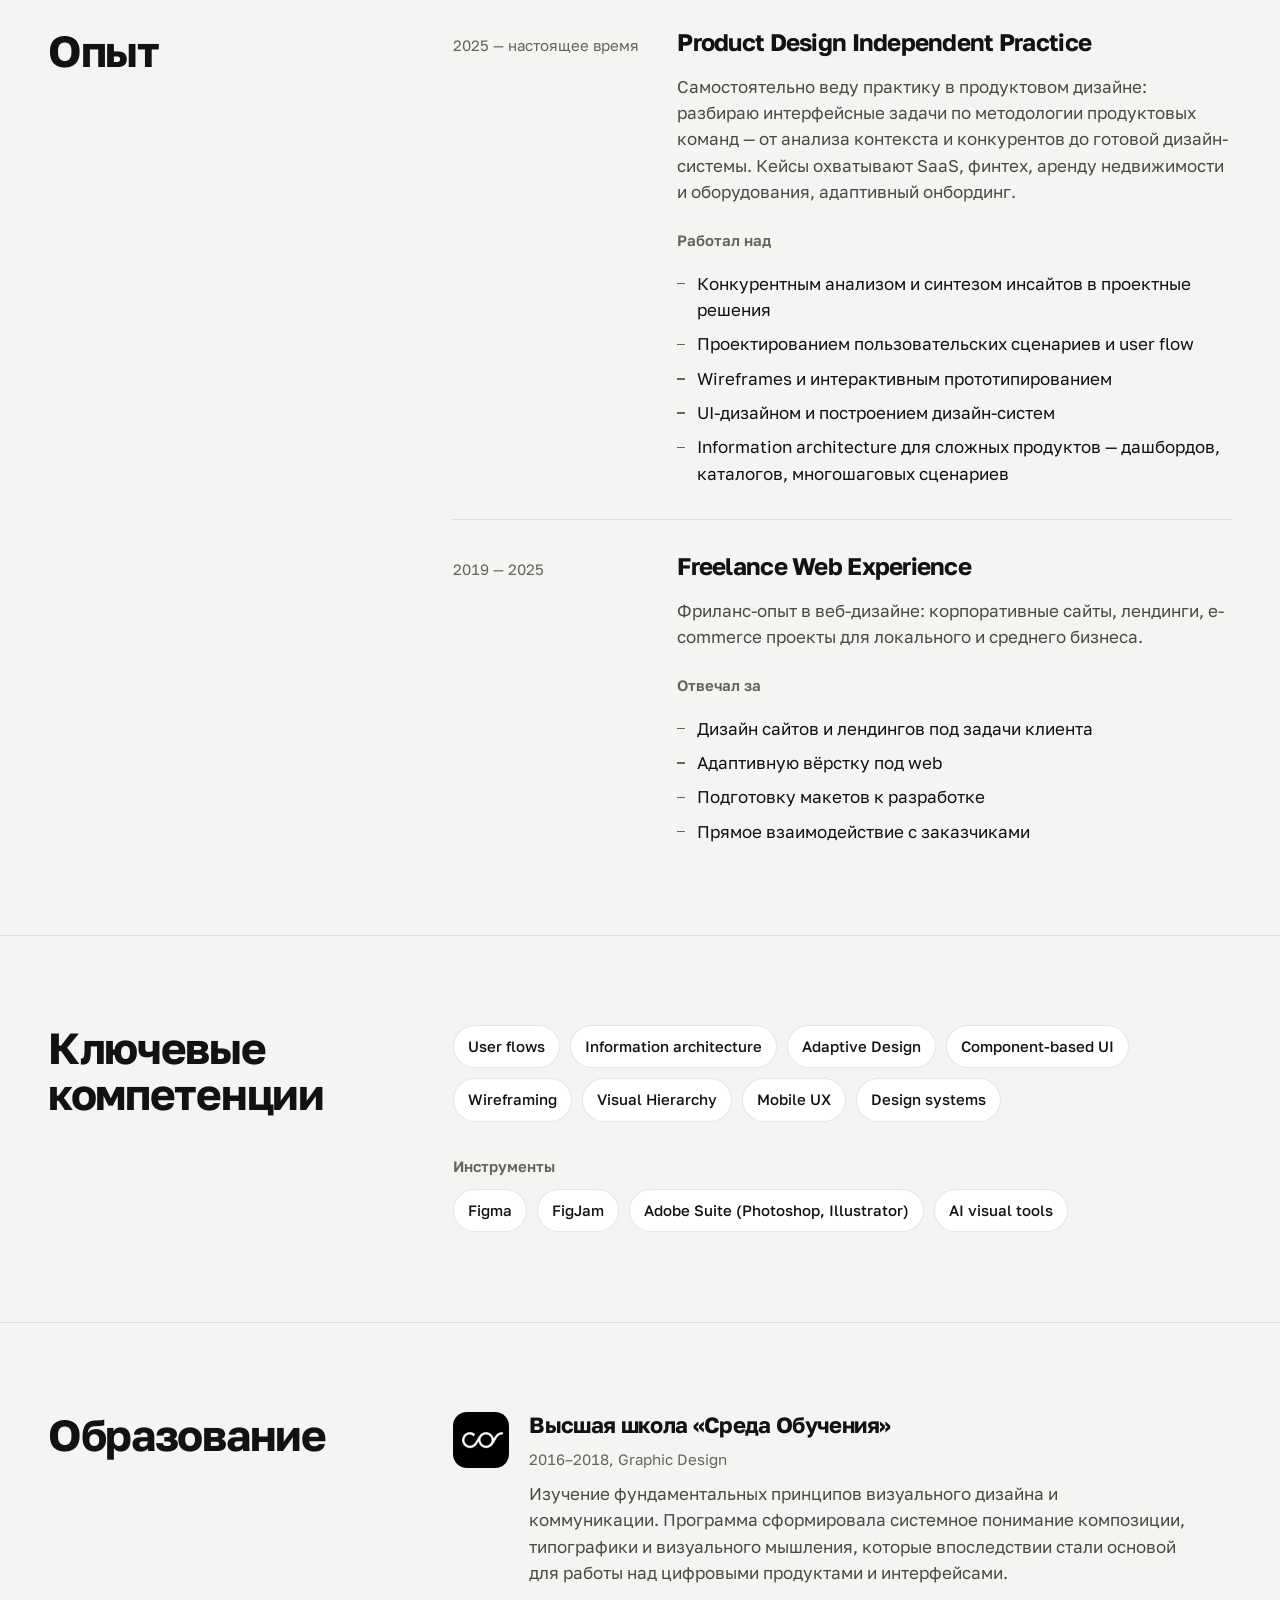
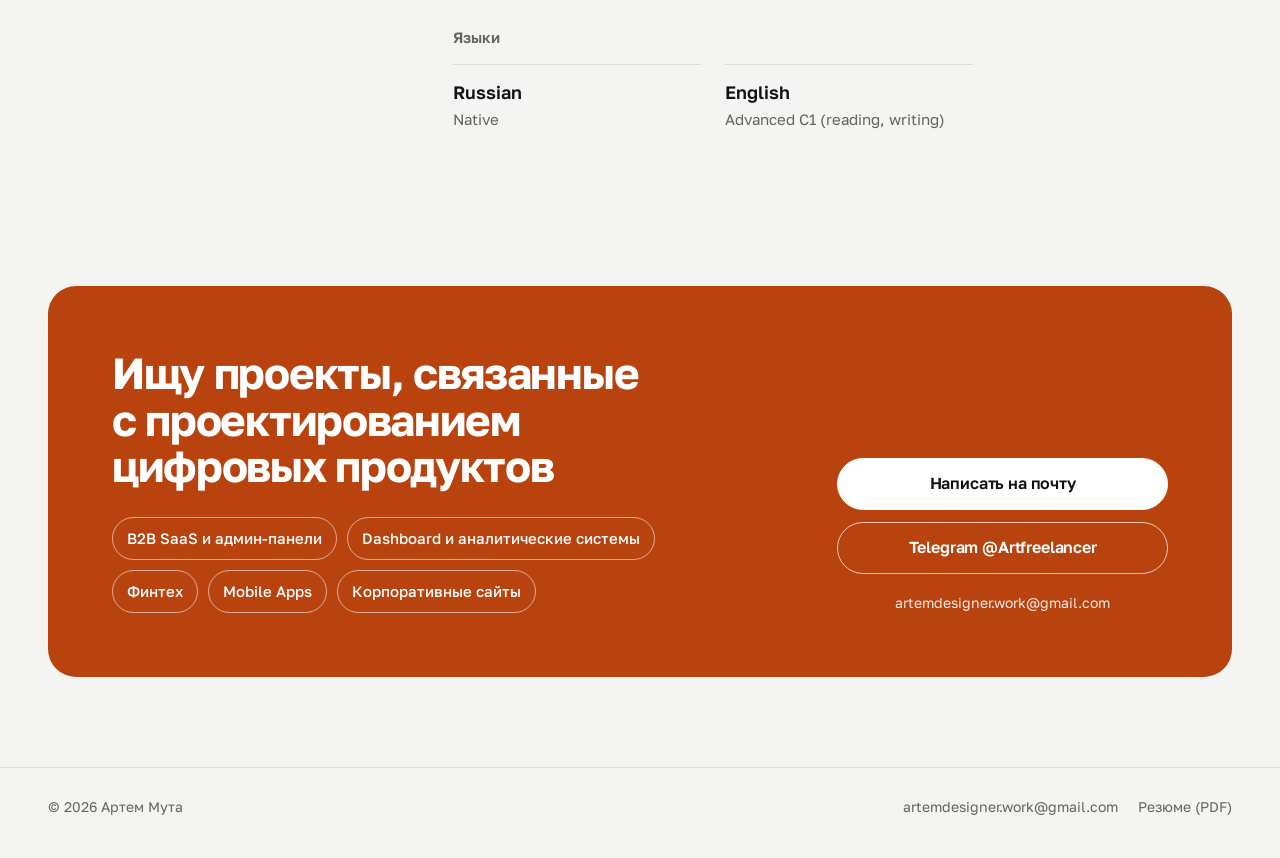
==== commit 842767c4: "Show role only in homepage hero headline Co-Authored-By: Claude Opus 5.5 <noreply@anthropic.com>" ====
--- a/index.html
+++ b/index.html
@@ -43,7 +43,7 @@
   <section class="hero" aria-labelledby="hero-title">
     <div class="wrap grid">
       <div class="hero__text">
-        <h1 id="hero-title" class="draw-title">Артем Мута<span class="hero__role">Product/UI&#8209;UX дизайнер</span></h1>
+        <h1 id="hero-title" class="draw-title">Product/UI&#8209;UX дизайнер</h1>
         <div class="hero__copy">
           <p class="lede reveal" style="--i:1">Проектирую сложные B2B-сервисы и финтех: SaaS-платформы, дашборды, каталоги и многошаговые сценарии — там, где удобство интерфейса напрямую влияет на скорость работы пользователей и эффективность бизнеса.</p>
           <p class="muted reveal" style="--i:2">С 2025 года веду самостоятельную практику в продуктовом дизайне, беру полный цикл — от исследования и сценариев до дизайн-системы. До этого — с 2019 года опыт в вебе: сайты, лендинги, e-commerce.</p>
--- a/assets/site.css
+++ b/assets/site.css
@@ -107,7 +107,6 @@
 .hero .grid { align-items: start; }
 .hero__text { grid-column: 1 / span 7; display: flex; flex-direction: column; gap: 28px; }
 .hero__text h1 { max-width: 14ch; }
-.hero__role { display: block; color: var(--ink-2); }
 /* hero title: outline drawing, then the solid fill returns */
 .draw-title { position: relative; }
 .js .draw-title { color: transparent; transition: color .7s var(--ease); }
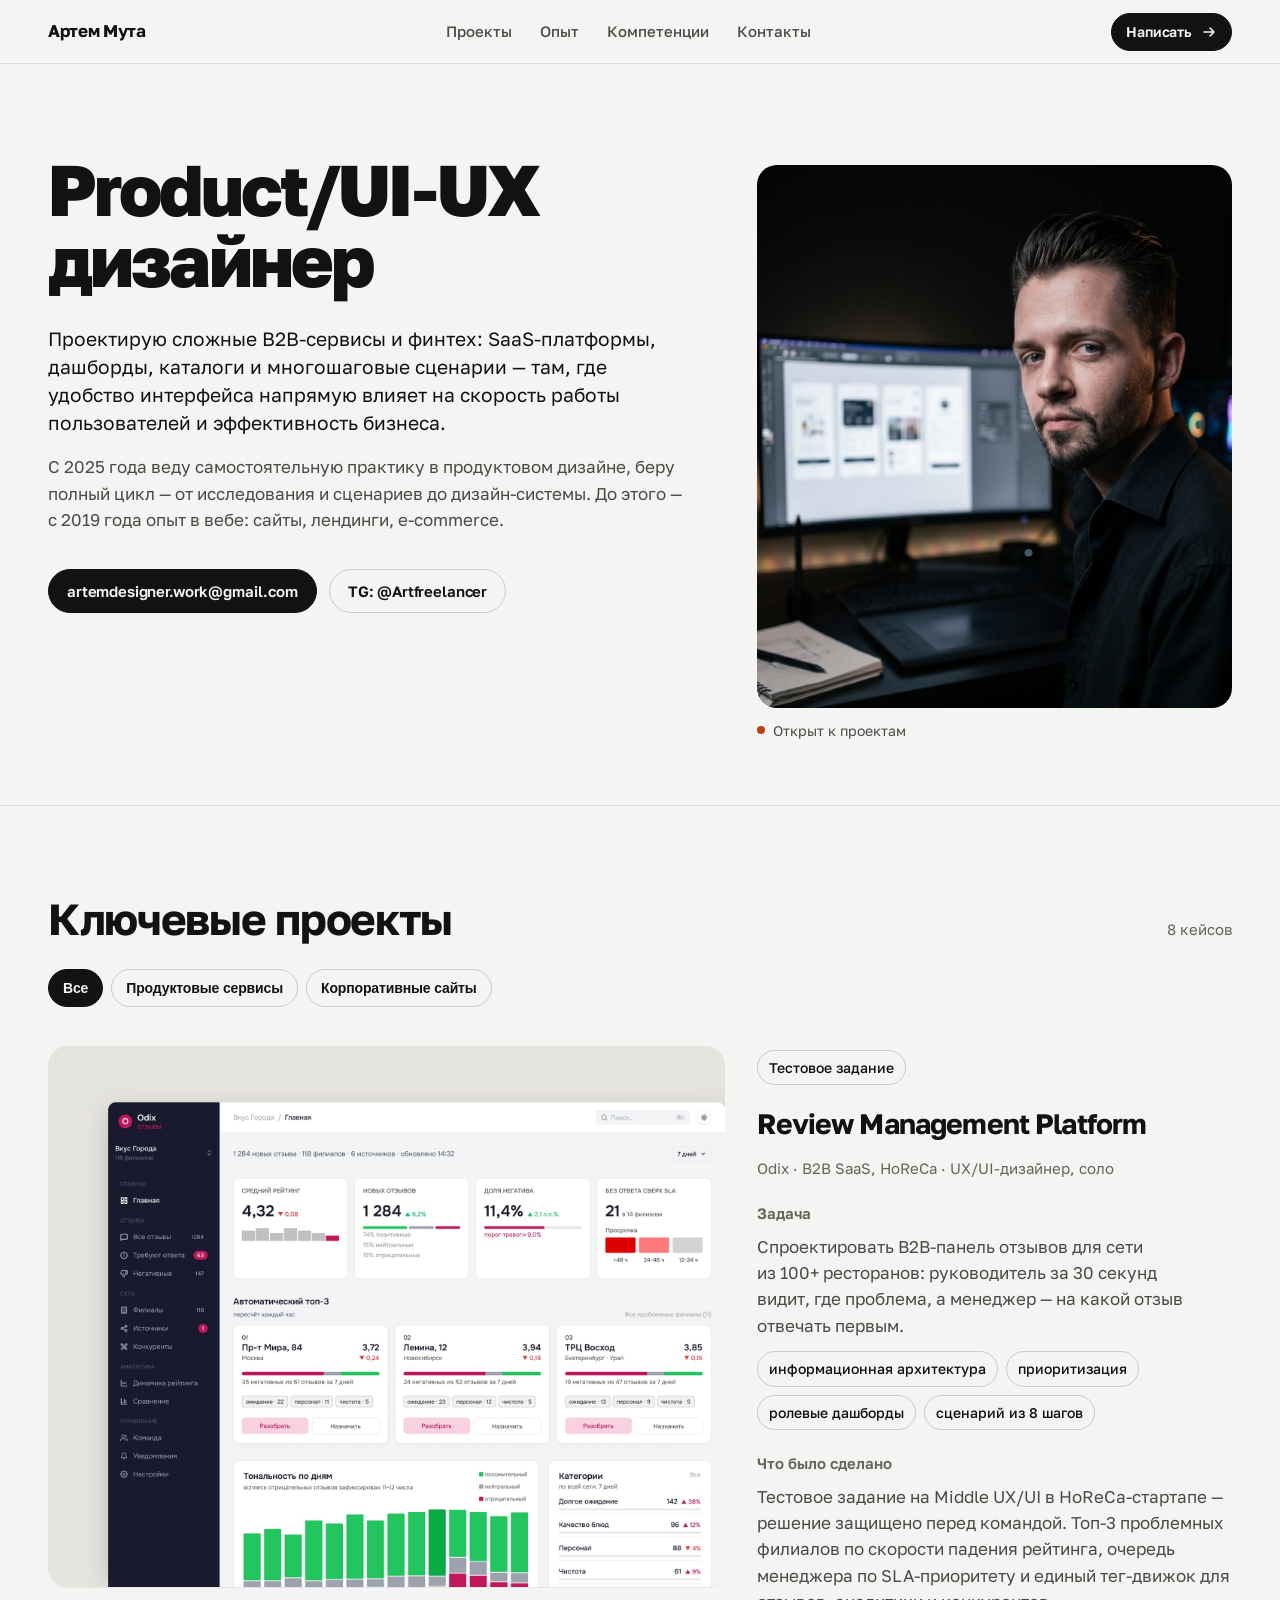
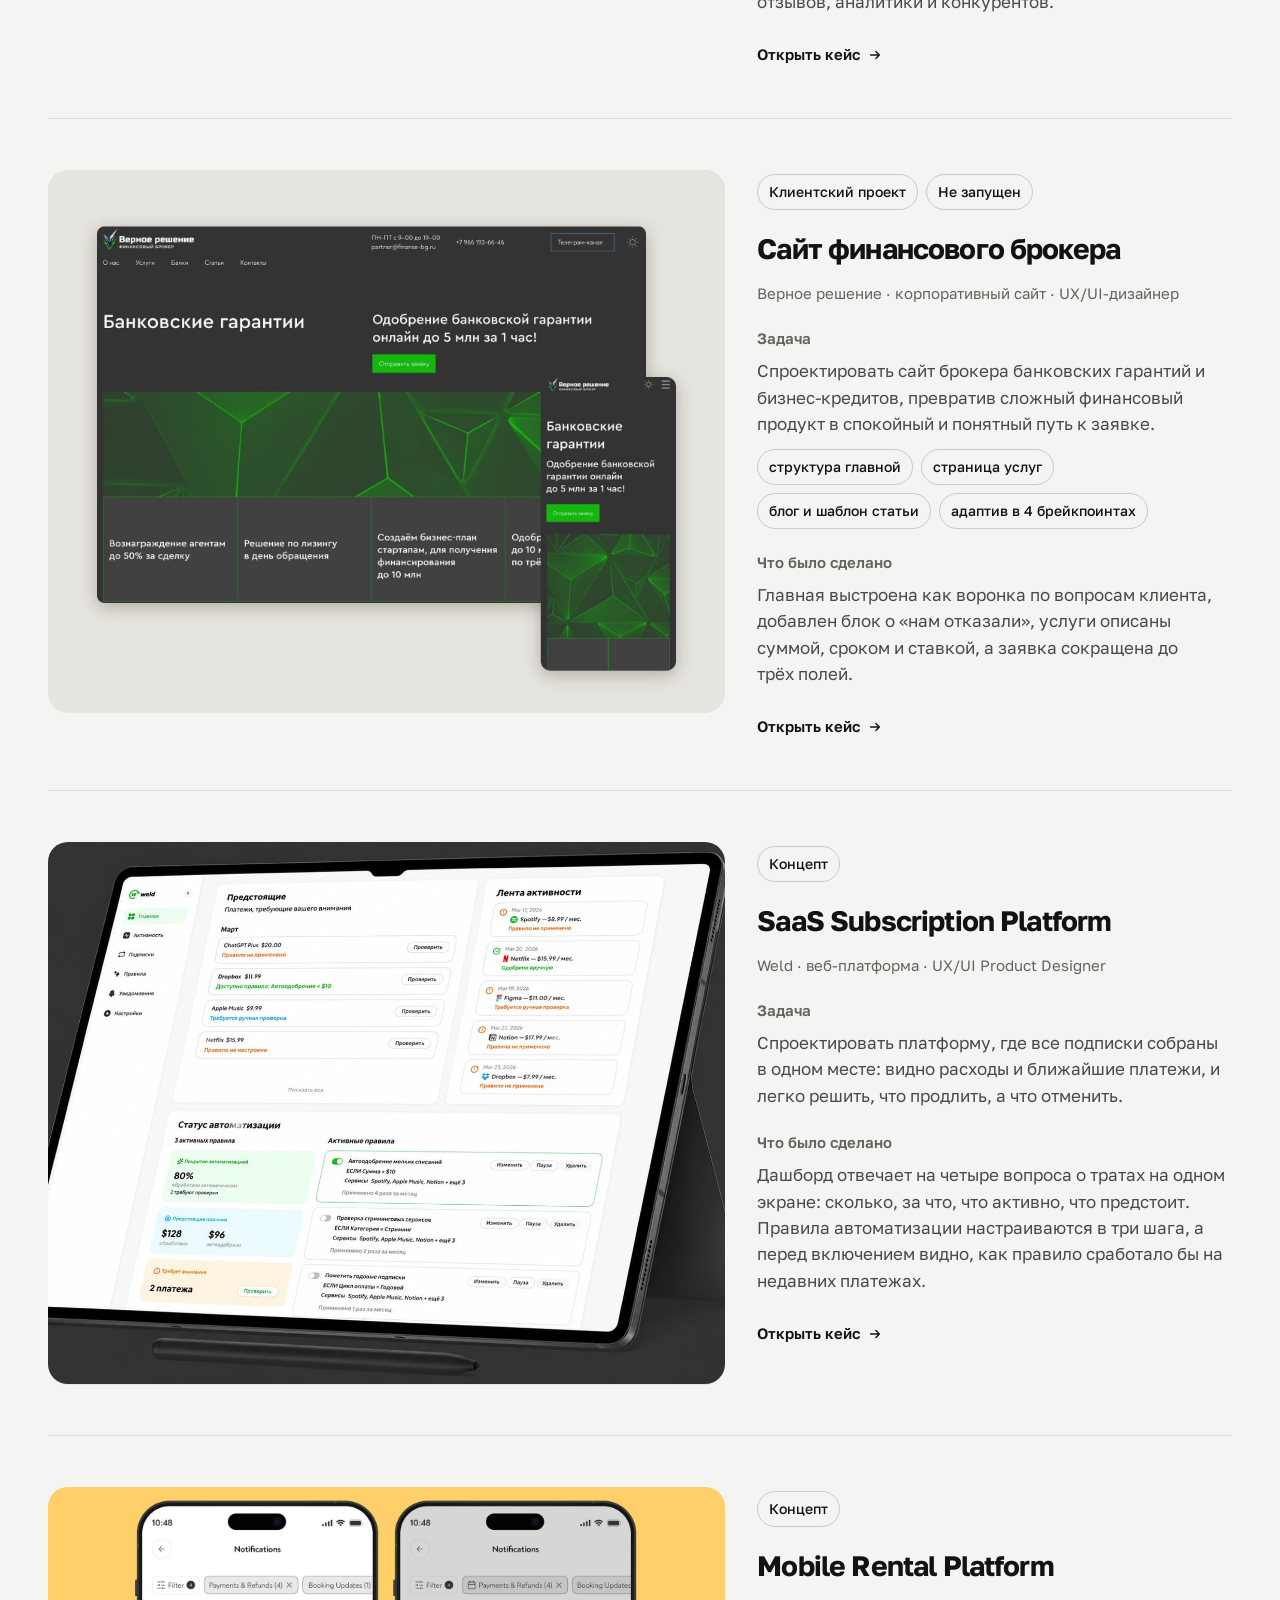
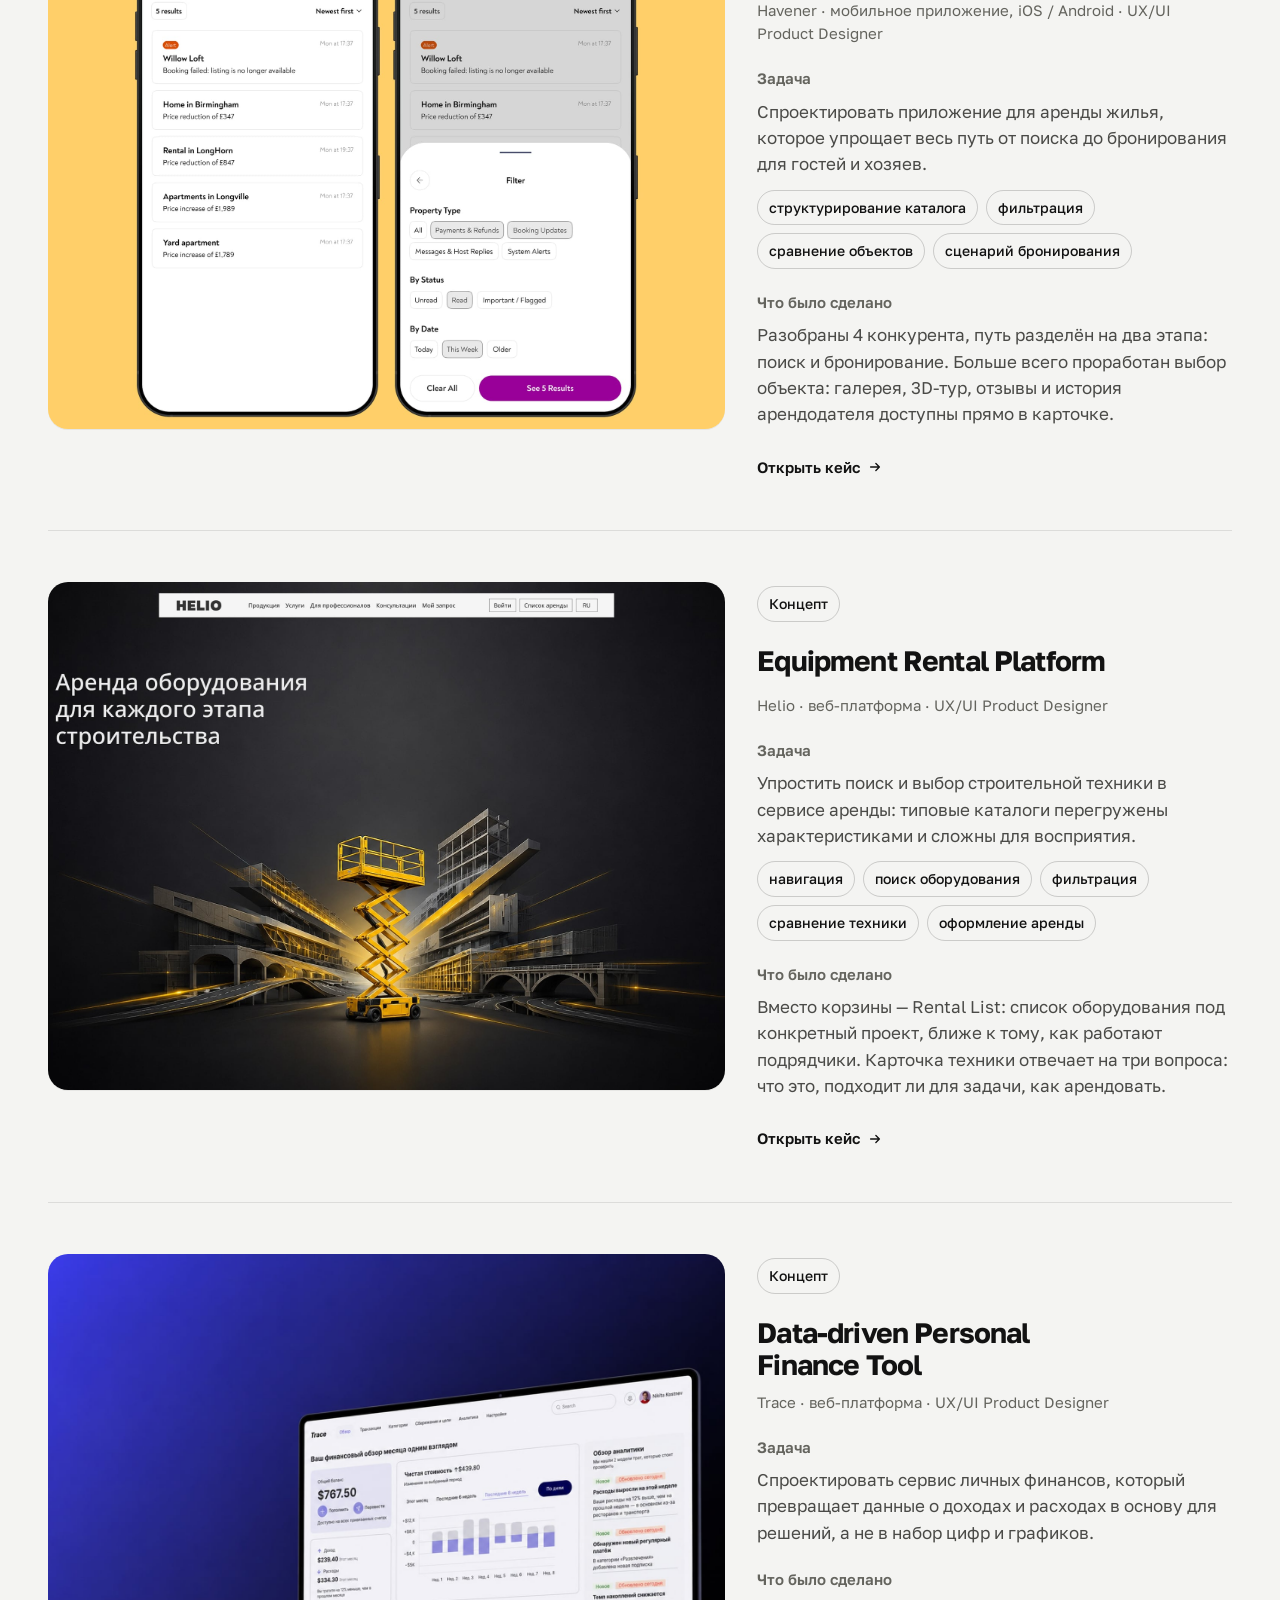
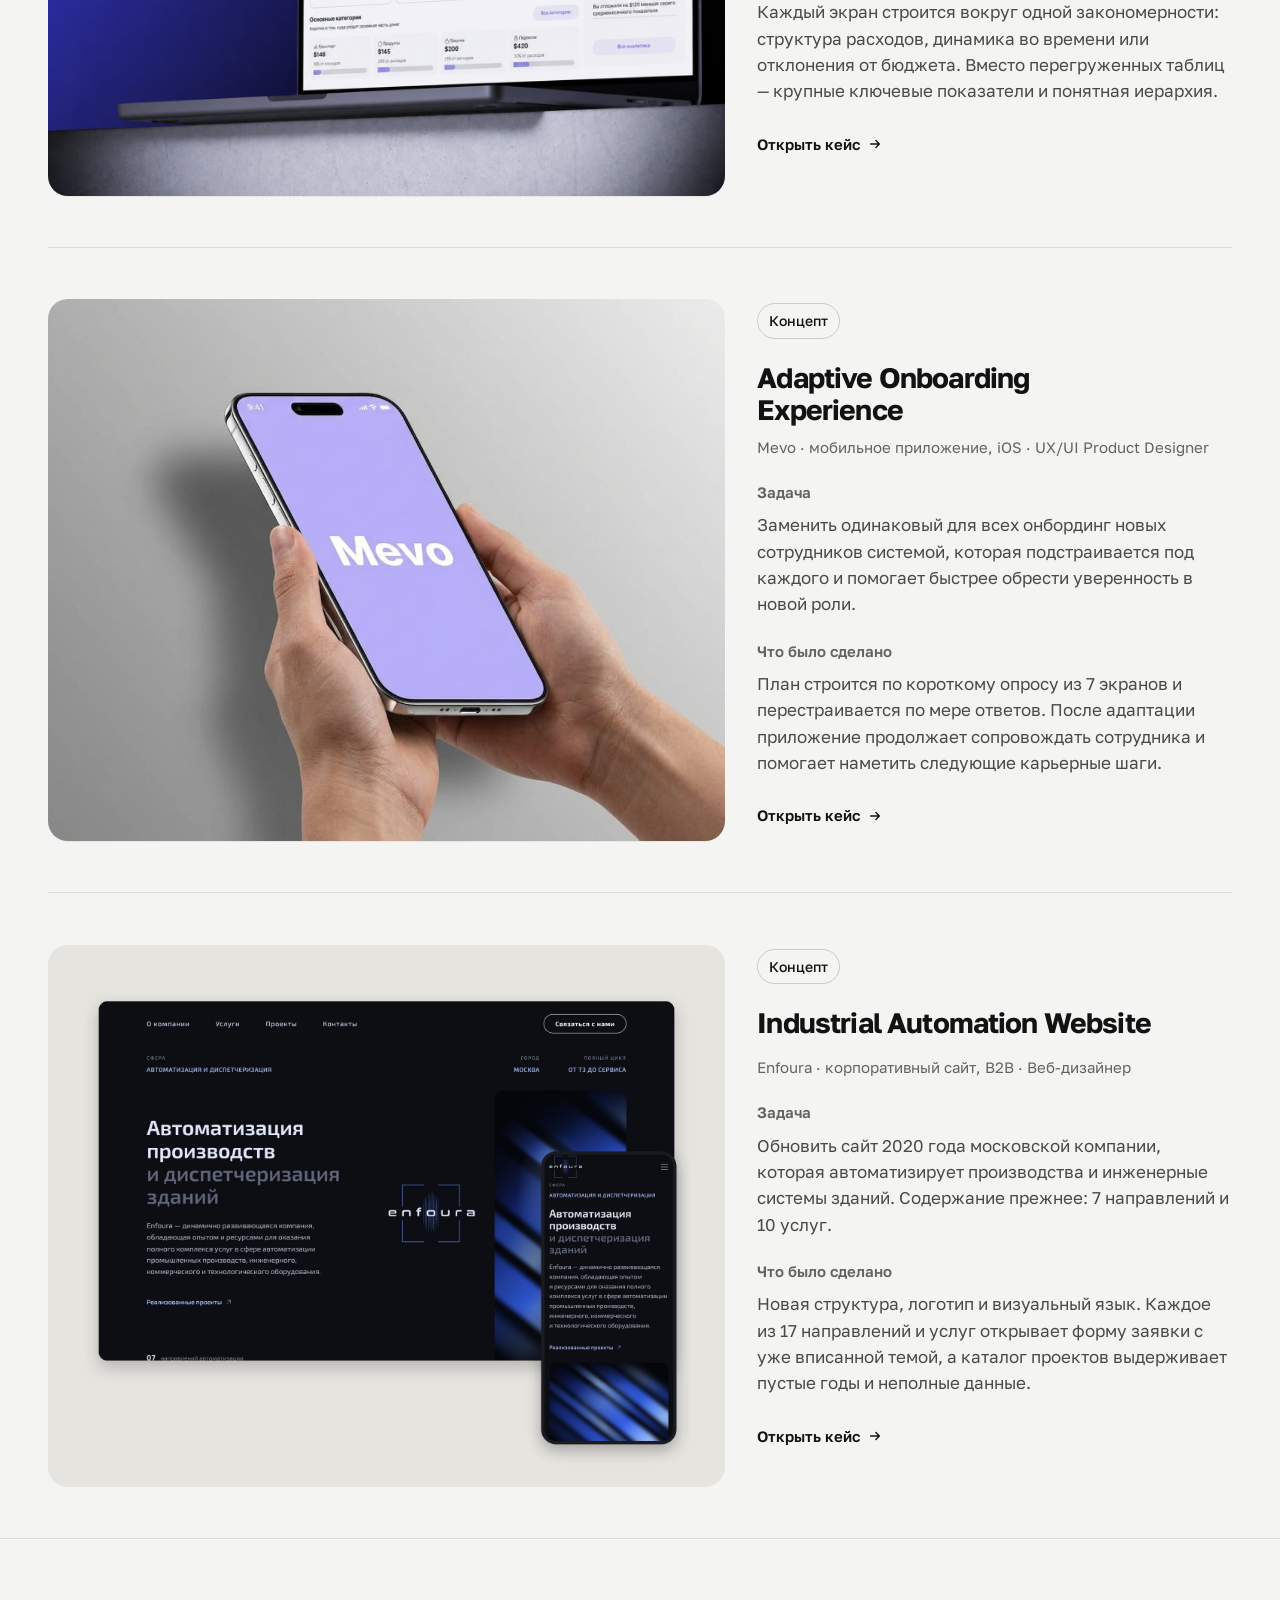
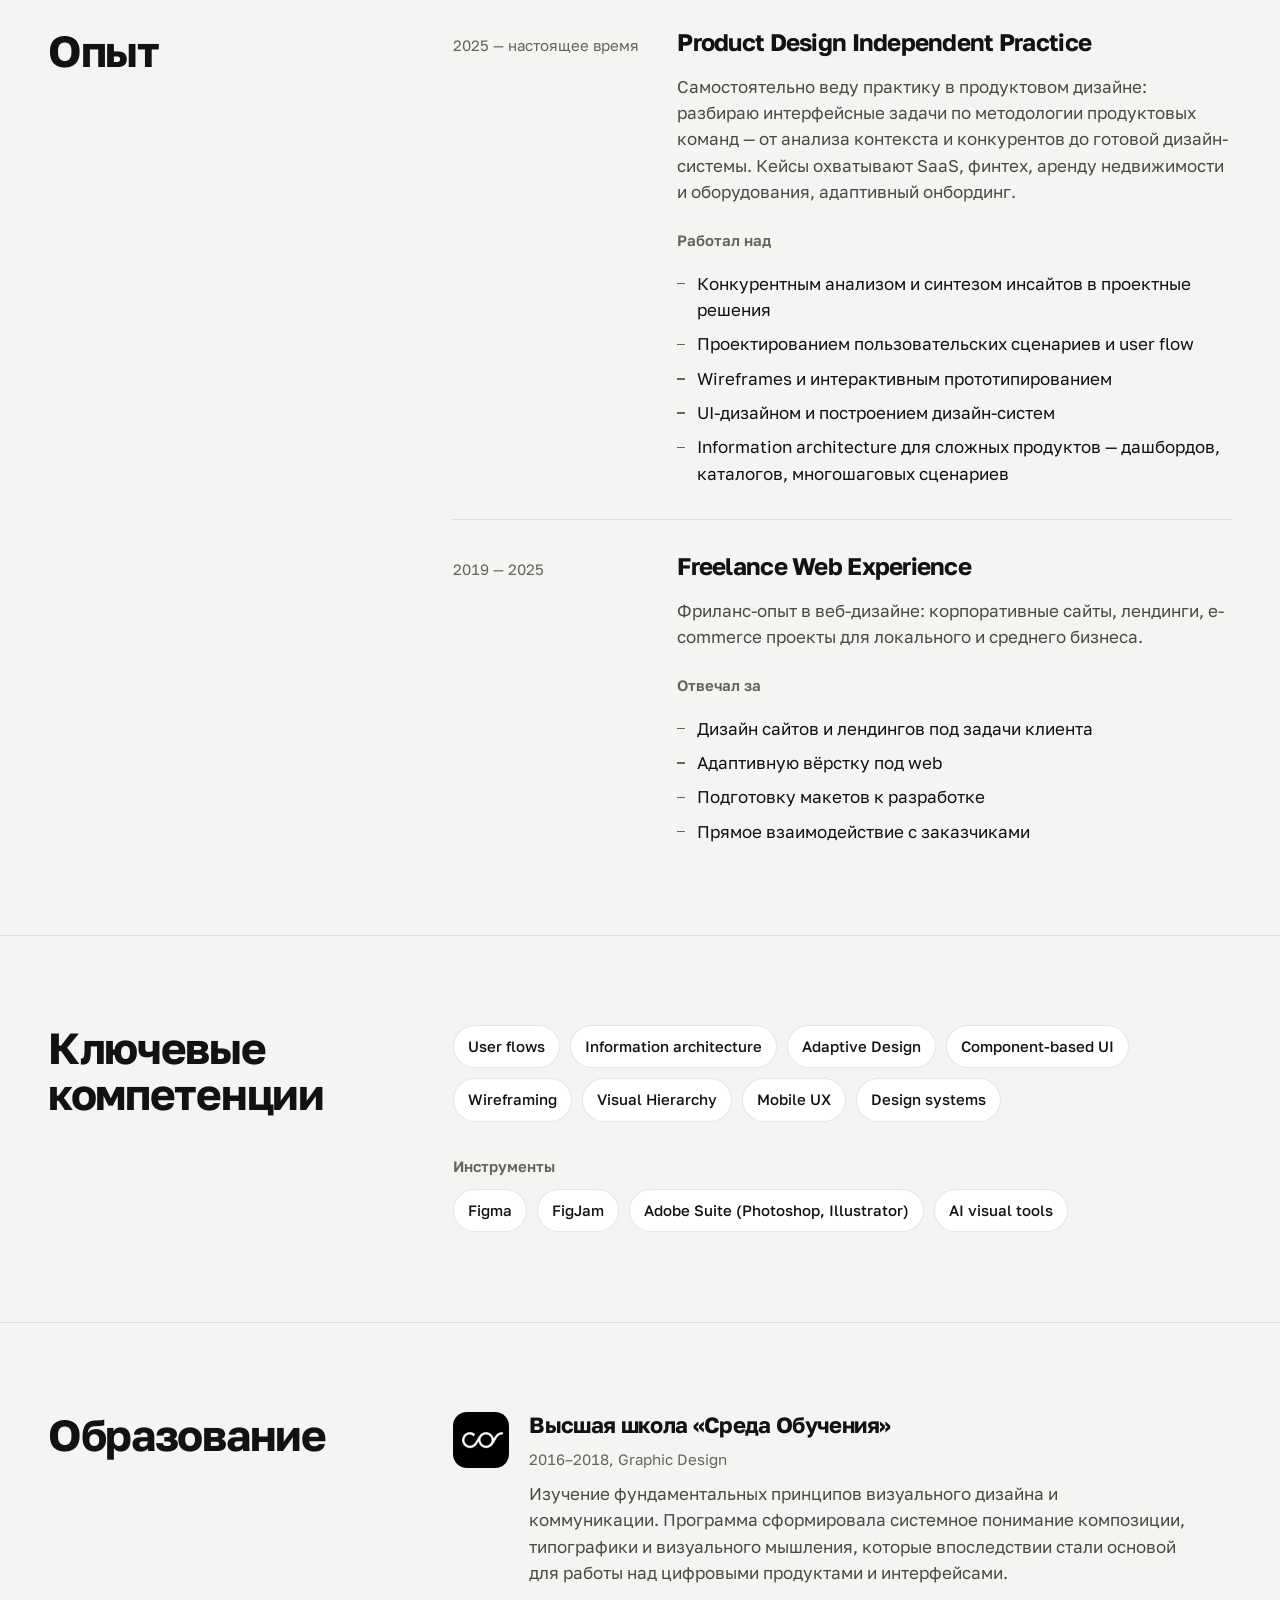
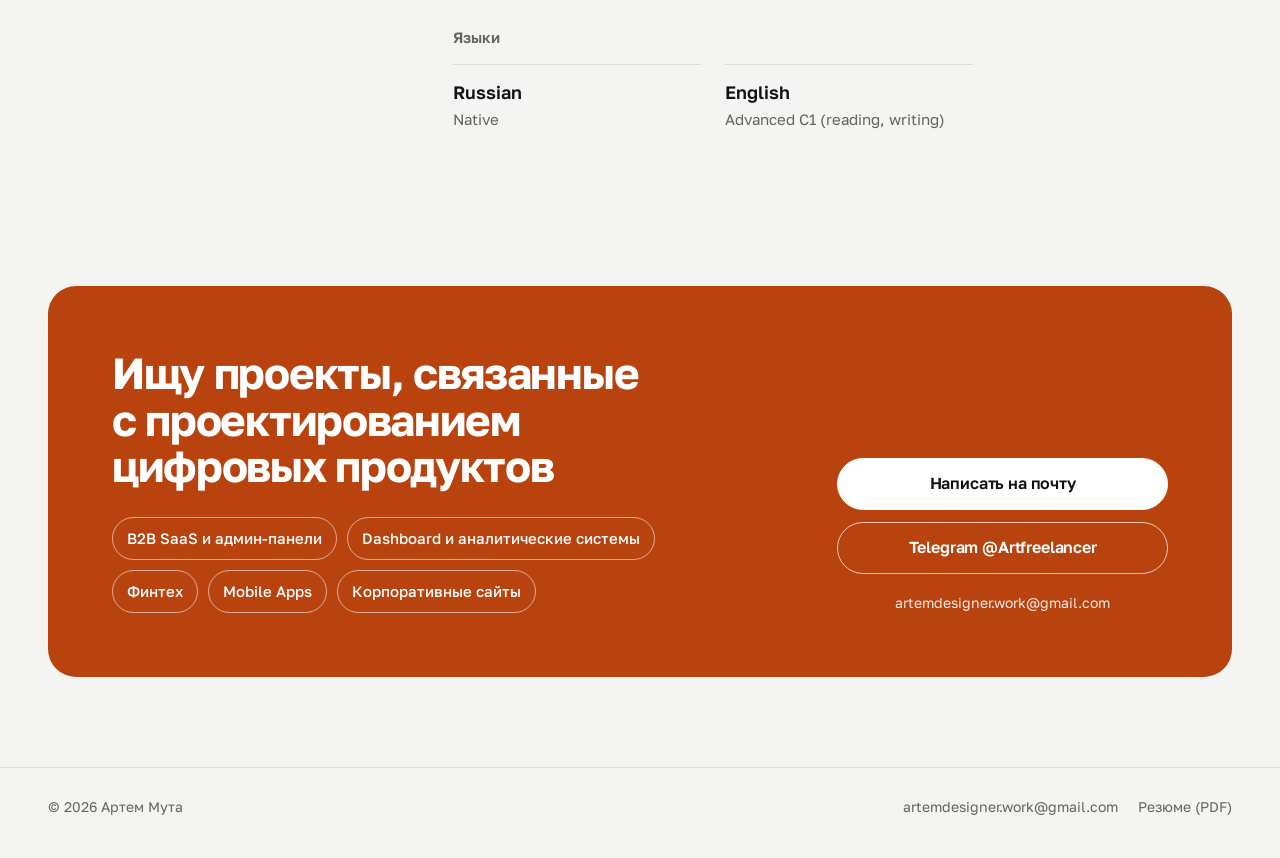
==== commit db7d8c97: "Vernoe reshenie: mark as not launched, Russian title, no domain in mockups; neutral alts in Helio Co" ====
--- a/index.html
+++ b/index.html
@@ -117,9 +117,9 @@
           </a>
         </div>
         <div class="case__text">
-          <ul class="case__bullets" aria-label="Тип проекта"><li>Клиентский проект</li></ul>
-          <div class="case__title">
-            <h3><a href="cases/vernoe-reshenie.html">Financial Broker Website</a></h3>
+          <ul class="case__bullets" aria-label="Тип проекта"><li>Клиентский проект</li><li>Не запущен</li></ul>
+          <div class="case__title">
+            <h3><a href="cases/vernoe-reshenie.html">Сайт финансового брокера</a></h3>
             <a class="arrow" href="cases/vernoe-reshenie.html" tabindex="-1" aria-hidden="true"><svg viewBox="0 0 16 16" fill="none" stroke="currentColor" stroke-width="1.6" stroke-linecap="round" stroke-linejoin="round" aria-hidden="true"><path d="M4 12 12 4M5 4h7v7"/></svg></a>
           </div>
           <p class="case__meta">Верное решение · корпоративный сайт · UX/UI-дизайнер</p>
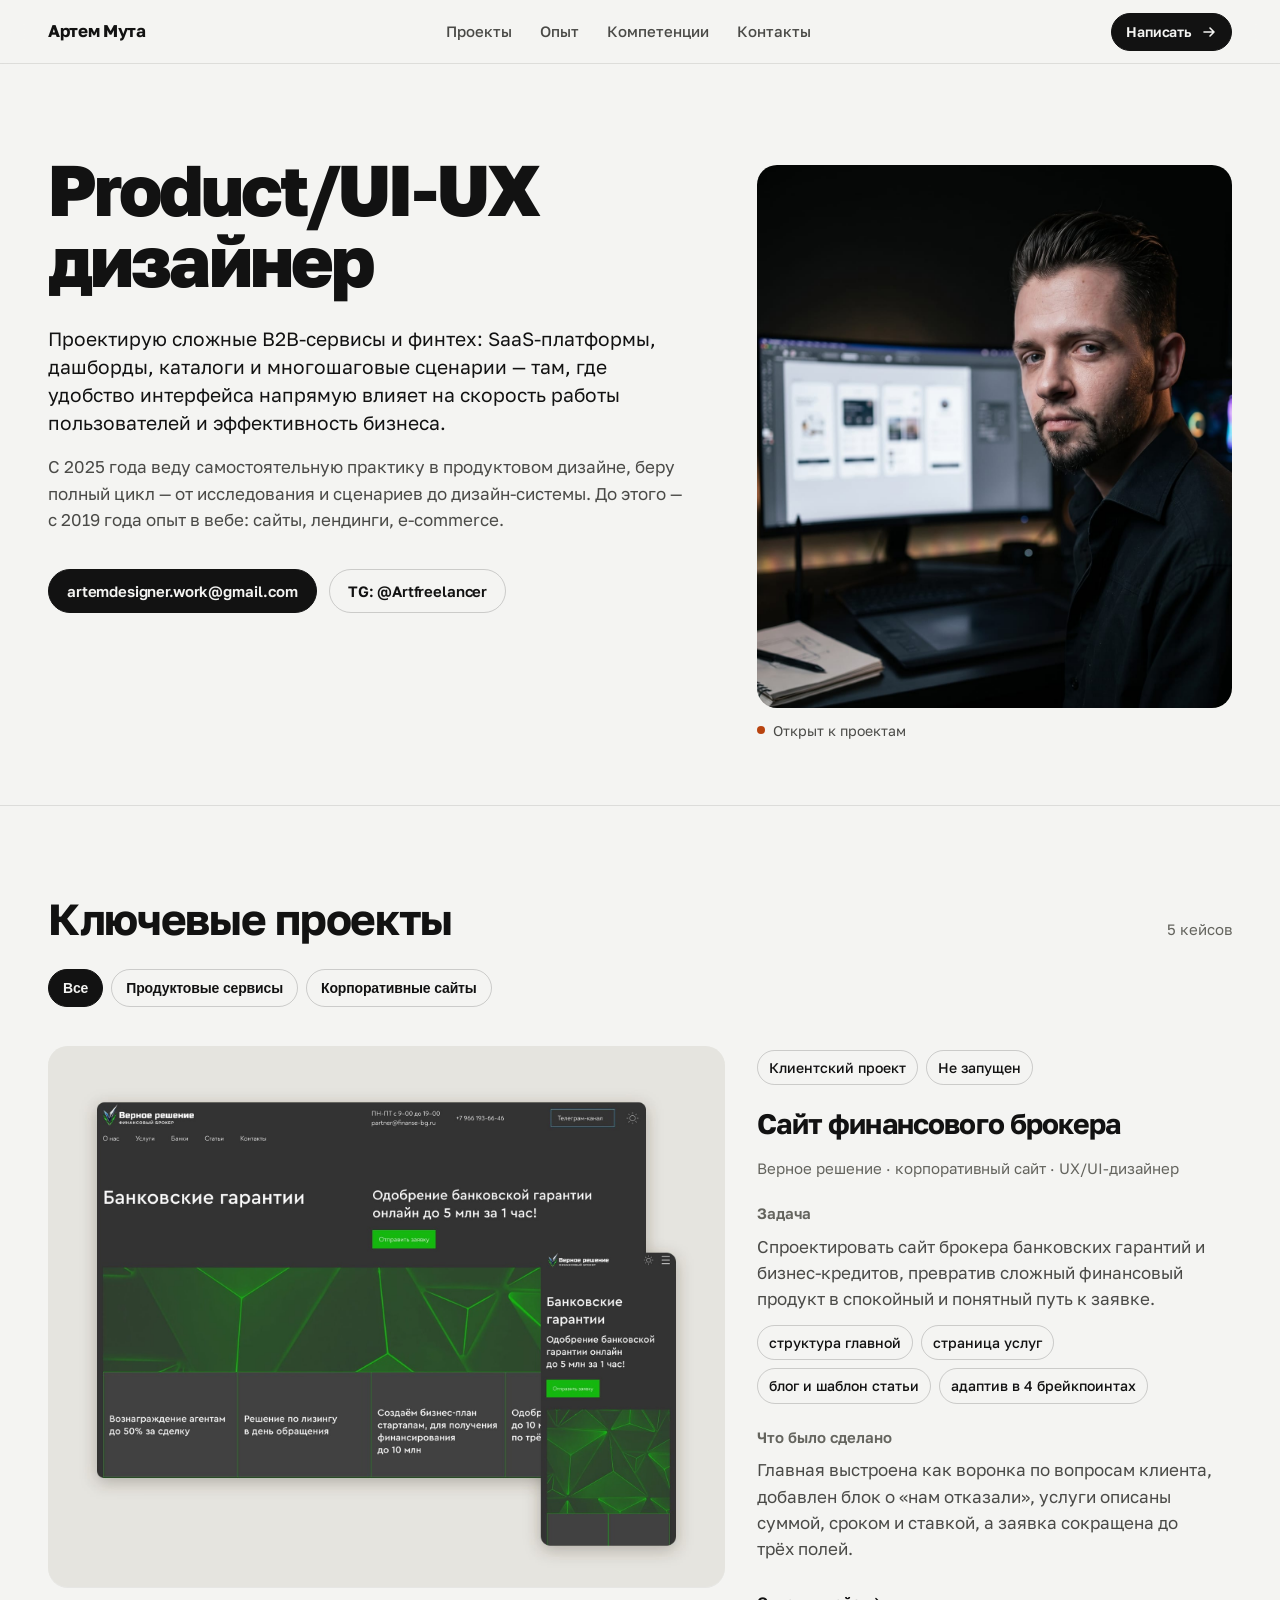
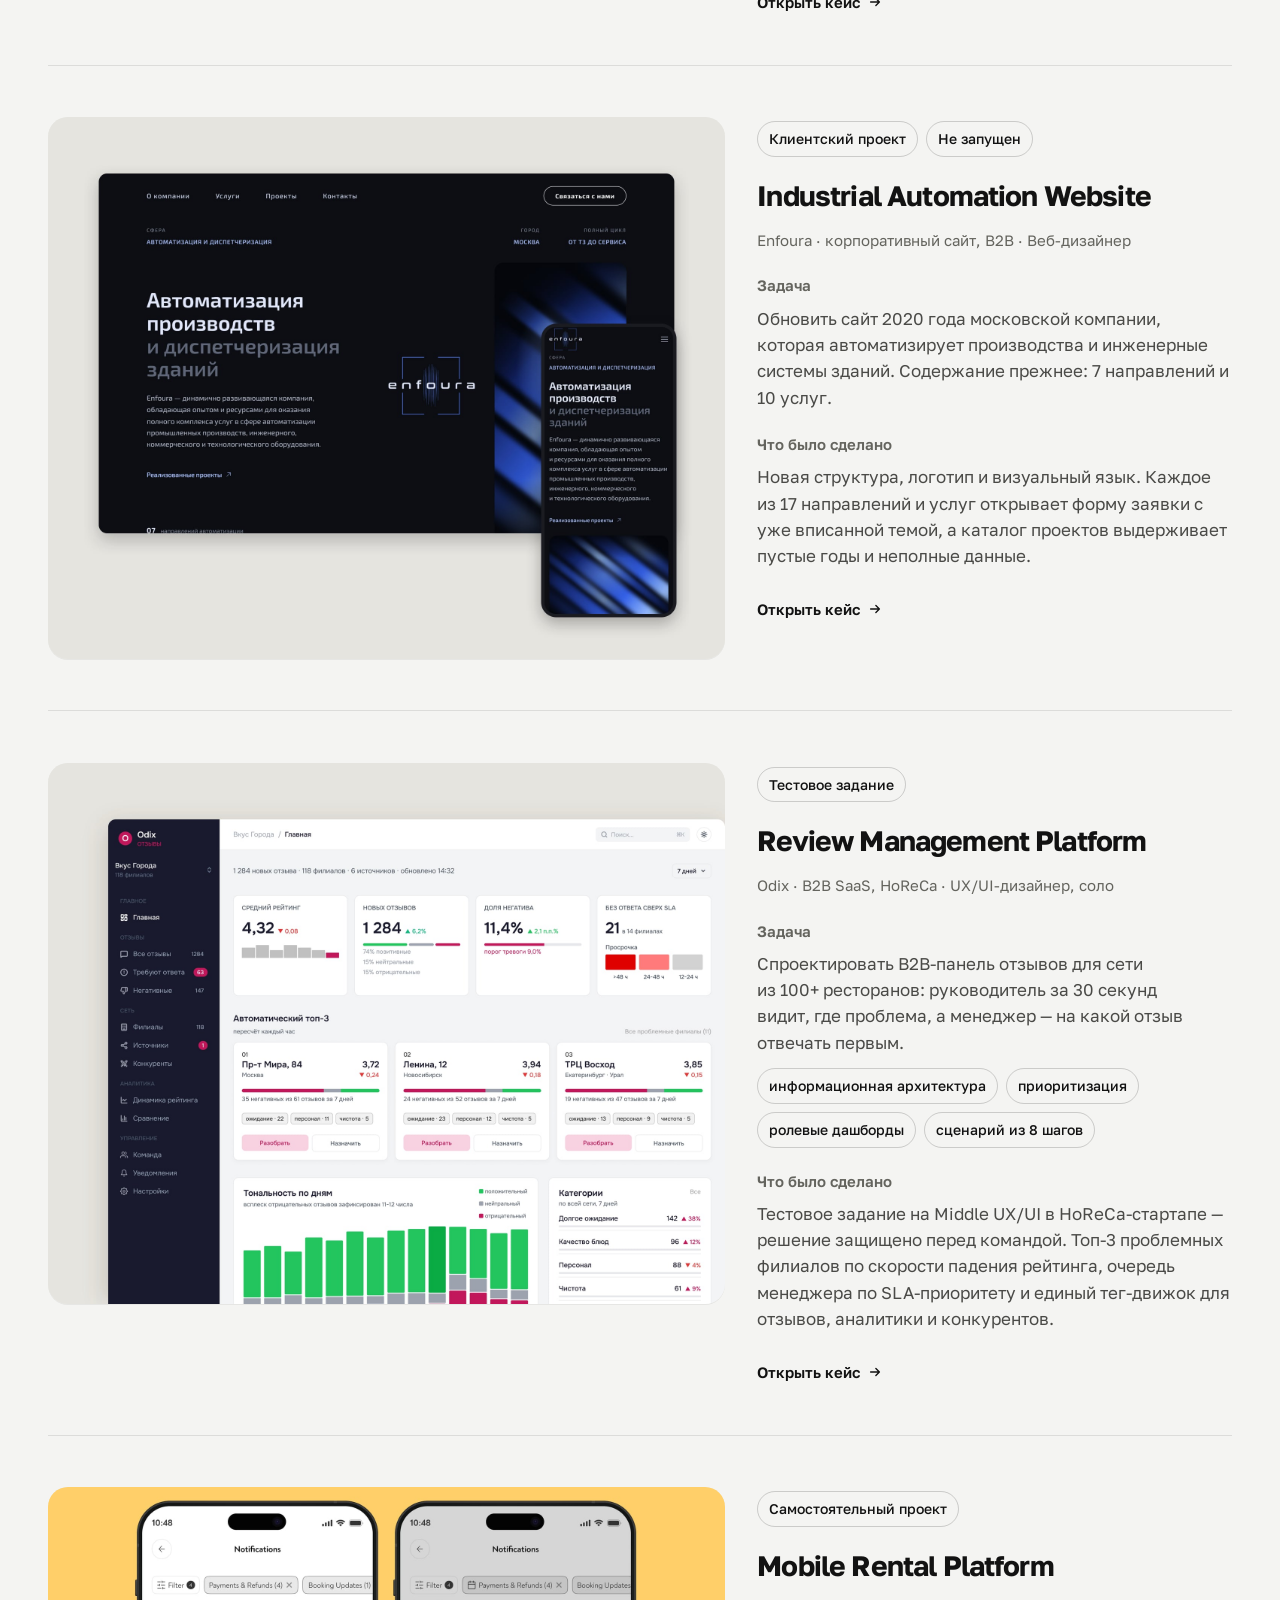
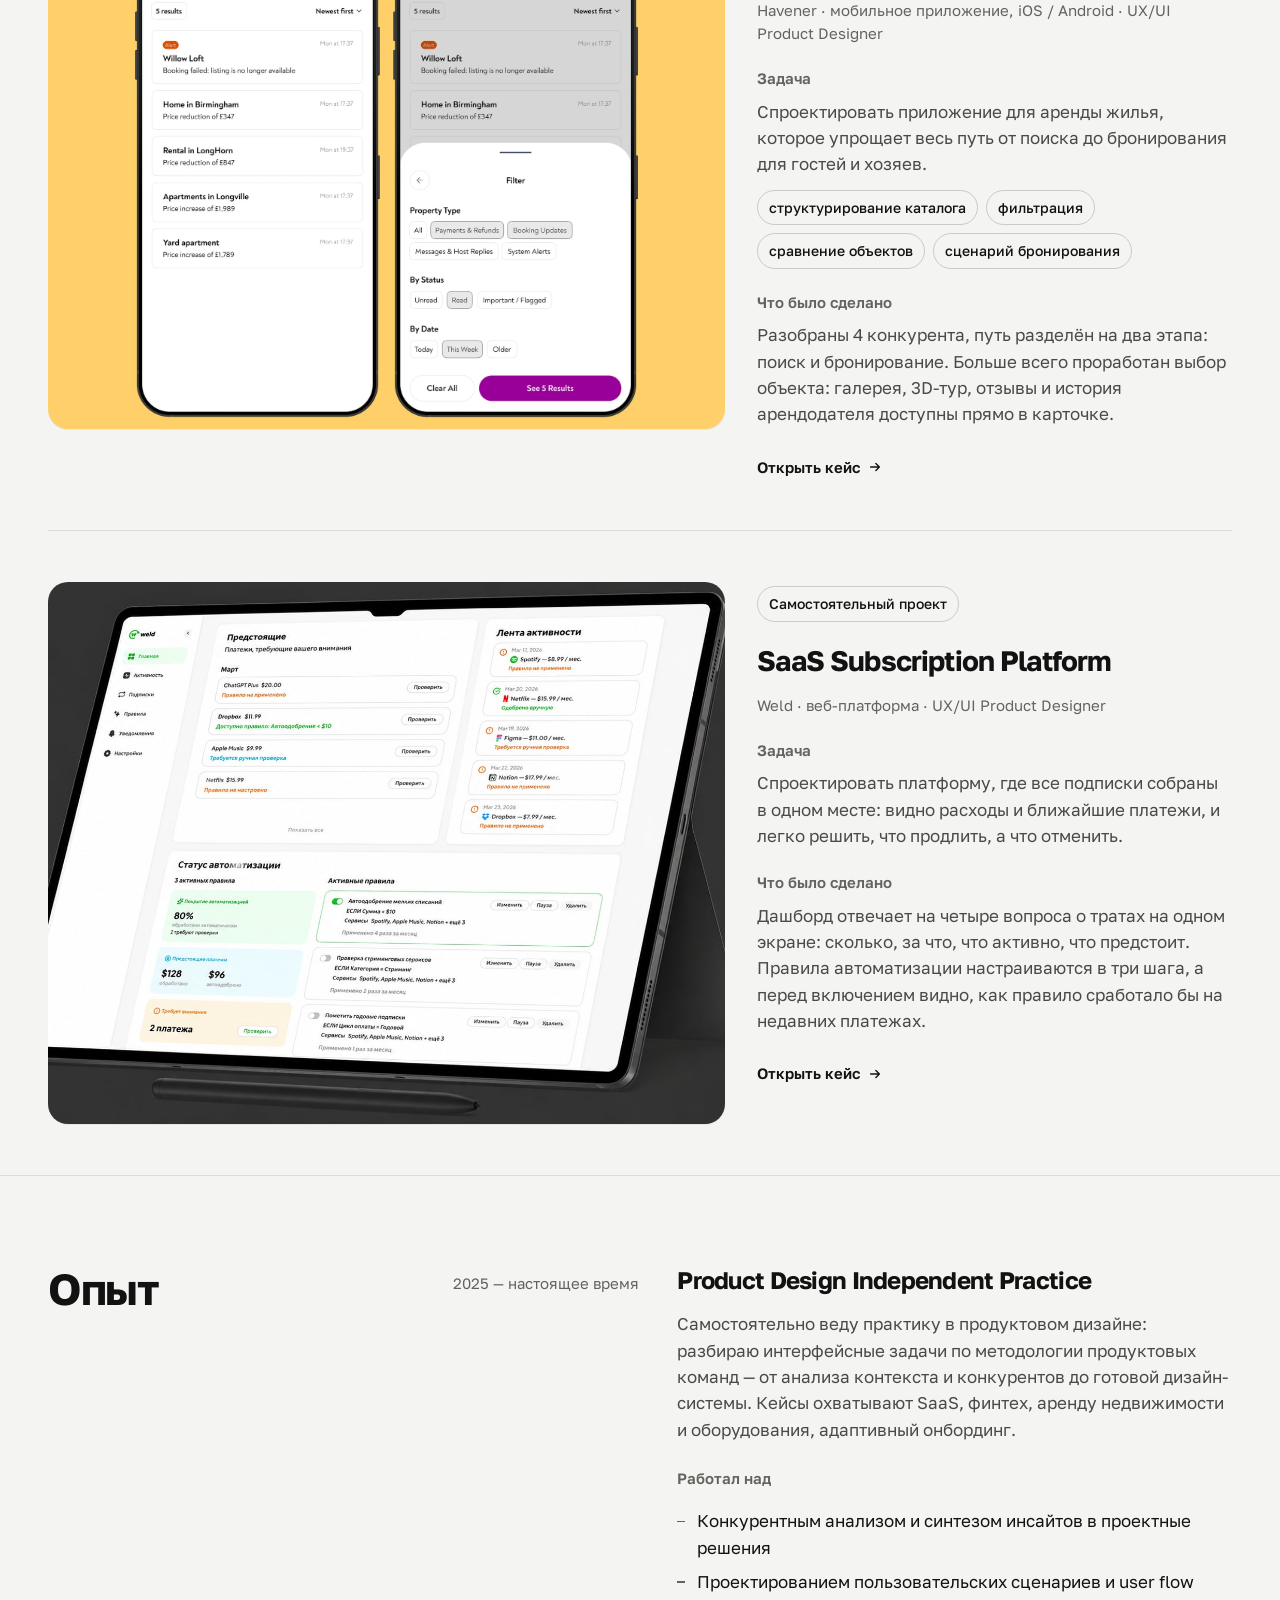
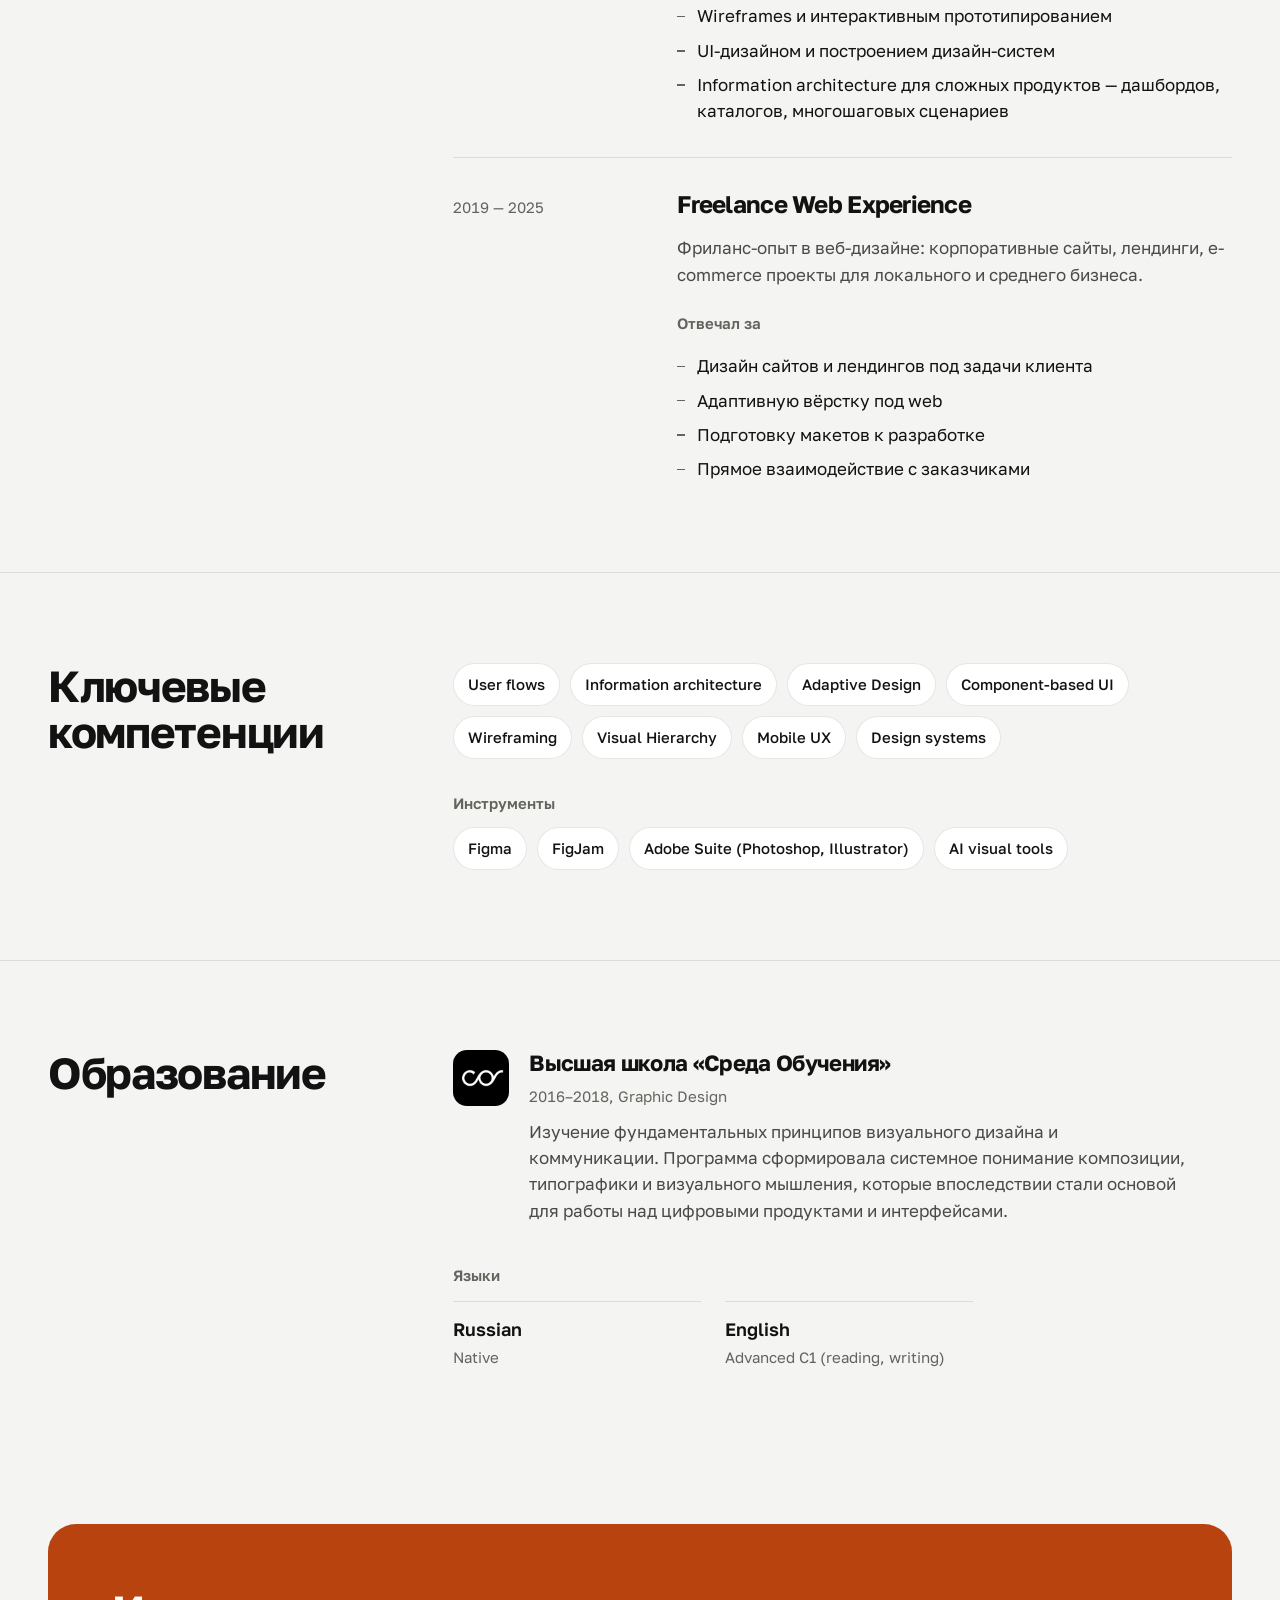
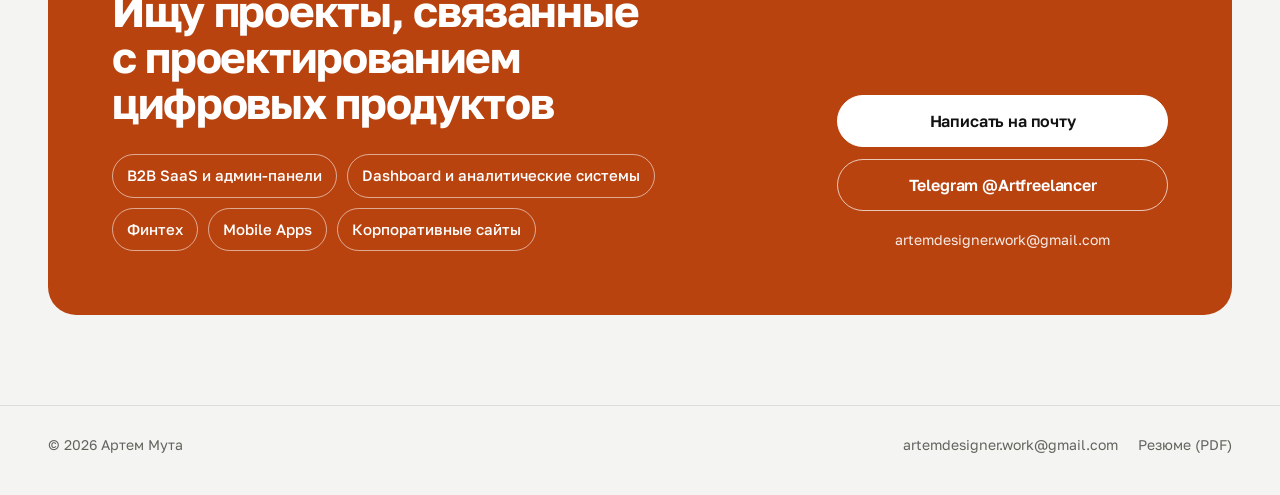
==== commit 124a8ca1: "Commercial projects first, keep two own projects, hide the rest; Enfoura as client work Co-Authored-" ====
--- a/index.html
+++ b/index.html
@@ -71,13 +71,69 @@
     <div class="wrap">
       <div class="projects__head reveal">
         <h2 id="projects-title">Ключевые проекты</h2>
-        <p class="num" aria-live="polite">8 кейсов</p>
+        <p class="num" aria-live="polite">5 кейсов</p>
       </div>
       <div class="projects__filter" role="group" aria-label="Категория проектов" hidden>
         <button class="btn btn--sm" type="button" data-filter="all" aria-pressed="true">Все</button>
         <button class="btn btn--sm btn--ghost" type="button" data-filter="product" aria-pressed="false">Продуктовые сервисы</button>
         <button class="btn btn--sm btn--ghost" type="button" data-filter="site" aria-pressed="false">Корпоративные сайты</button>
       </div>
+
+      <article class="case reveal" data-category="site">
+        <div class="case__media">
+          <a class="case__frame" href="cases/vernoe-reshenie.html" tabindex="-1">
+            <img src="assets/web/vernoe-reshenie.jpg" width="1800" height="1440" alt="Сайт «Верное решение» на десктопе и мобильном: первый экран с оффером банковских гарантий" loading="lazy">
+          </a>
+        </div>
+        <div class="case__text">
+          <ul class="case__bullets" aria-label="Тип проекта"><li>Клиентский проект</li><li>Не запущен</li></ul>
+          <div class="case__title">
+            <h3><a href="cases/vernoe-reshenie.html">Сайт финансового брокера</a></h3>
+            <a class="arrow" href="cases/vernoe-reshenie.html" tabindex="-1" aria-hidden="true"><svg viewBox="0 0 16 16" fill="none" stroke="currentColor" stroke-width="1.6" stroke-linecap="round" stroke-linejoin="round" aria-hidden="true"><path d="M4 12 12 4M5 4h7v7"/></svg></a>
+          </div>
+          <p class="case__meta">Верное решение · корпоративный сайт · UX/UI-дизайнер</p>
+          <div class="case__block">
+            <h4>Задача</h4>
+            <p>Спроектировать сайт брокера банковских гарантий и бизнес-кредитов, превратив сложный финансовый продукт в спокойный и понятный путь к заявке.</p>
+            <ul class="case__bullets">
+              <li>структура главной</li>
+              <li>страница услуг</li>
+              <li>блог и шаблон статьи</li>
+              <li>адаптив в 4 брейкпоинтах</li>
+            </ul>
+          </div>
+          <div class="case__block">
+            <h4>Что было сделано</h4>
+            <p>Главная выстроена как воронка по вопросам клиента, добавлен блок о «нам отказали», услуги описаны суммой, сроком и ставкой, а заявка сокращена до трёх полей.</p>
+          </div>
+          <a class="case__link" href="cases/vernoe-reshenie.html" tabindex="-1" aria-hidden="true">Открыть кейс <svg viewBox="0 0 16 16" fill="none" stroke="currentColor" stroke-width="1.6" stroke-linecap="round" stroke-linejoin="round" aria-hidden="true"><path d="M3 8h10M9 4l4 4-4 4"/></svg></a>
+        </div>
+      </article>
+
+      <article class="case reveal" data-category="site">
+        <div class="case__media">
+          <a class="case__frame" href="cases/enfoura.html" tabindex="-1">
+            <img src="assets/web/enfoura.jpg" width="1800" height="1440" alt="Сайт Enfoura на ноутбуке и смартфоне: первый экран с заголовком «Автоматизация производств и диспетчеризация зданий», знаком компании и световыми полосами" loading="lazy">
+          </a>
+        </div>
+        <div class="case__text">
+          <ul class="case__bullets" aria-label="Тип проекта"><li>Клиентский проект</li><li>Не запущен</li></ul>
+          <div class="case__title">
+            <h3><a href="cases/enfoura.html">Industrial Automation Website</a></h3>
+            <a class="arrow" href="cases/enfoura.html" tabindex="-1" aria-hidden="true"><svg viewBox="0 0 16 16" fill="none" stroke="currentColor" stroke-width="1.6" stroke-linecap="round" stroke-linejoin="round" aria-hidden="true"><path d="M4 12 12 4M5 4h7v7"/></svg></a>
+          </div>
+          <p class="case__meta">Enfoura · корпоративный сайт, B2B · Веб-дизайнер</p>
+          <div class="case__block">
+            <h4>Задача</h4>
+            <p>Обновить сайт 2020 года московской компании, которая автоматизирует производства и инженерные системы зданий. Содержание прежнее: 7 направлений и 10 услуг.</p>
+          </div>
+          <div class="case__block">
+            <h4>Что было сделано</h4>
+            <p>Новая структура, логотип и визуальный язык. Каждое из 17 направлений и услуг открывает форму заявки с уже вписанной темой, а каталог проектов выдерживает пустые годы и неполные данные.</p>
+          </div>
+          <a class="case__link" href="cases/enfoura.html" tabindex="-1" aria-hidden="true">Открыть кейс <svg viewBox="0 0 16 16" fill="none" stroke="currentColor" stroke-width="1.6" stroke-linecap="round" stroke-linejoin="round" aria-hidden="true"><path d="M3 8h10M9 4l4 4-4 4"/></svg></a>
+        </div>
+      </article>
 
       <article class="case reveal" data-category="product">
         <div class="case__media">
@@ -110,62 +166,6 @@
         </div>
       </article>
 
-      <article class="case reveal" data-category="site">
-        <div class="case__media">
-          <a class="case__frame" href="cases/vernoe-reshenie.html" tabindex="-1">
-            <img src="assets/web/vernoe-reshenie.jpg" width="1800" height="1440" alt="Сайт «Верное решение» на десктопе и мобильном: первый экран с оффером банковских гарантий" loading="lazy">
-          </a>
-        </div>
-        <div class="case__text">
-          <ul class="case__bullets" aria-label="Тип проекта"><li>Клиентский проект</li><li>Не запущен</li></ul>
-          <div class="case__title">
-            <h3><a href="cases/vernoe-reshenie.html">Сайт финансового брокера</a></h3>
-            <a class="arrow" href="cases/vernoe-reshenie.html" tabindex="-1" aria-hidden="true"><svg viewBox="0 0 16 16" fill="none" stroke="currentColor" stroke-width="1.6" stroke-linecap="round" stroke-linejoin="round" aria-hidden="true"><path d="M4 12 12 4M5 4h7v7"/></svg></a>
-          </div>
-          <p class="case__meta">Верное решение · корпоративный сайт · UX/UI-дизайнер</p>
-          <div class="case__block">
-            <h4>Задача</h4>
-            <p>Спроектировать сайт брокера банковских гарантий и бизнес-кредитов, превратив сложный финансовый продукт в спокойный и понятный путь к заявке.</p>
-            <ul class="case__bullets">
-              <li>структура главной</li>
-              <li>страница услуг</li>
-              <li>блог и шаблон статьи</li>
-              <li>адаптив в 4 брейкпоинтах</li>
-            </ul>
-          </div>
-          <div class="case__block">
-            <h4>Что было сделано</h4>
-            <p>Главная выстроена как воронка по вопросам клиента, добавлен блок о «нам отказали», услуги описаны суммой, сроком и ставкой, а заявка сокращена до трёх полей.</p>
-          </div>
-          <a class="case__link" href="cases/vernoe-reshenie.html" tabindex="-1" aria-hidden="true">Открыть кейс <svg viewBox="0 0 16 16" fill="none" stroke="currentColor" stroke-width="1.6" stroke-linecap="round" stroke-linejoin="round" aria-hidden="true"><path d="M3 8h10M9 4l4 4-4 4"/></svg></a>
-        </div>
-      </article>
-
-      <article class="case reveal" data-category="product">
-        <div class="case__media">
-          <a class="case__frame" href="cases/saas-subscription.html" tabindex="-1">
-            <img src="assets/web/saas-subscription.jpg" width="1600" height="1046" alt="Планшет с интерфейсом управления подписками: предстоящие платежи, лента активности и правила автоматизации" loading="lazy">
-          </a>
-        </div>
-        <div class="case__text">
-          <ul class="case__bullets" aria-label="Тип проекта"><li>Концепт</li></ul>
-          <div class="case__title">
-            <h3><a href="cases/saas-subscription.html">SaaS Subscription Platform</a></h3>
-            <a class="arrow" href="cases/saas-subscription.html" tabindex="-1" aria-hidden="true"><svg viewBox="0 0 16 16" fill="none" stroke="currentColor" stroke-width="1.6" stroke-linecap="round" stroke-linejoin="round" aria-hidden="true"><path d="M4 12 12 4M5 4h7v7"/></svg></a>
-          </div>
-          <p class="case__meta">Weld · веб-платформа · UX/UI Product Designer</p>
-          <div class="case__block">
-            <h4>Задача</h4>
-            <p>Спроектировать платформу, где все подписки собраны в одном месте: видно расходы и ближайшие платежи, и легко решить, что продлить, а что отменить.</p>
-          </div>
-          <div class="case__block">
-            <h4>Что было сделано</h4>
-            <p>Дашборд отвечает на четыре вопроса о тратах на одном экране: сколько, за что, что активно, что предстоит. Правила автоматизации настраиваются в три шага, а перед включением видно, как правило сработало бы на недавних платежах.</p>
-          </div>
-          <a class="case__link" href="cases/saas-subscription.html" tabindex="-1" aria-hidden="true">Открыть кейс <svg viewBox="0 0 16 16" fill="none" stroke="currentColor" stroke-width="1.6" stroke-linecap="round" stroke-linejoin="round" aria-hidden="true"><path d="M3 8h10M9 4l4 4-4 4"/></svg></a>
-        </div>
-      </article>
-
       <article class="case reveal" data-category="product">
         <div class="case__media">
           <a class="case__frame" href="cases/mobile-rental.html" tabindex="-1">
@@ -173,7 +173,7 @@
           </a>
         </div>
         <div class="case__text">
-          <ul class="case__bullets" aria-label="Тип проекта"><li>Концепт</li></ul>
+          <ul class="case__bullets" aria-label="Тип проекта"><li>Самостоятельный проект</li></ul>
           <div class="case__title">
             <h3><a href="cases/mobile-rental.html">Mobile Rental Platform</a></h3>
             <a class="arrow" href="cases/mobile-rental.html" tabindex="-1" aria-hidden="true"><svg viewBox="0 0 16 16" fill="none" stroke="currentColor" stroke-width="1.6" stroke-linecap="round" stroke-linejoin="round" aria-hidden="true"><path d="M4 12 12 4M5 4h7v7"/></svg></a>
@@ -199,108 +199,26 @@
 
       <article class="case reveal" data-category="product">
         <div class="case__media">
-          <a class="case__frame case__frame--43" href="cases/equipment-rental.html" tabindex="-1">
-            <img src="assets/web/equipment-rental.jpg" width="1800" height="1347" alt="Главный экран сервиса аренды техники HELIO: заголовок «Аренда оборудования для каждого этапа строительства» и ножничный подъёмник на фоне стройки" loading="lazy">
+          <a class="case__frame" href="cases/saas-subscription.html" tabindex="-1">
+            <img src="assets/web/saas-subscription.jpg" width="1600" height="1046" alt="Планшет с интерфейсом управления подписками: предстоящие платежи, лента активности и правила автоматизации" loading="lazy">
           </a>
         </div>
         <div class="case__text">
-          <ul class="case__bullets" aria-label="Тип проекта"><li>Концепт</li></ul>
+          <ul class="case__bullets" aria-label="Тип проекта"><li>Самостоятельный проект</li></ul>
           <div class="case__title">
-            <h3><a href="cases/equipment-rental.html">Equipment Rental Platform</a></h3>
-            <a class="arrow" href="cases/equipment-rental.html" tabindex="-1" aria-hidden="true"><svg viewBox="0 0 16 16" fill="none" stroke="currentColor" stroke-width="1.6" stroke-linecap="round" stroke-linejoin="round" aria-hidden="true"><path d="M4 12 12 4M5 4h7v7"/></svg></a>
-          </div>
-          <p class="case__meta">Helio · веб-платформа · UX/UI Product Designer</p>
+            <h3><a href="cases/saas-subscription.html">SaaS Subscription Platform</a></h3>
+            <a class="arrow" href="cases/saas-subscription.html" tabindex="-1" aria-hidden="true"><svg viewBox="0 0 16 16" fill="none" stroke="currentColor" stroke-width="1.6" stroke-linecap="round" stroke-linejoin="round" aria-hidden="true"><path d="M4 12 12 4M5 4h7v7"/></svg></a>
+          </div>
+          <p class="case__meta">Weld · веб-платформа · UX/UI Product Designer</p>
           <div class="case__block">
             <h4>Задача</h4>
-            <p>Упростить поиск и выбор строительной техники в сервисе аренды: типовые каталоги перегружены характеристиками и сложны для восприятия.</p>
-            <ul class="case__bullets">
-              <li>навигация</li>
-              <li>поиск оборудования</li>
-              <li>фильтрация</li>
-              <li>сравнение техники</li>
-              <li>оформление аренды</li>
-            </ul>
+            <p>Спроектировать платформу, где все подписки собраны в одном месте: видно расходы и ближайшие платежи, и легко решить, что продлить, а что отменить.</p>
           </div>
           <div class="case__block">
             <h4>Что было сделано</h4>
-            <p>Вместо корзины — Rental List: список оборудования под конкретный проект, ближе к тому, как работают подрядчики. Карточка техники отвечает на три вопроса: что это, подходит ли для задачи, как арендовать.</p>
-          </div>
-          <a class="case__link" href="cases/equipment-rental.html" tabindex="-1" aria-hidden="true">Открыть кейс <svg viewBox="0 0 16 16" fill="none" stroke="currentColor" stroke-width="1.6" stroke-linecap="round" stroke-linejoin="round" aria-hidden="true"><path d="M3 8h10M9 4l4 4-4 4"/></svg></a>
-        </div>
-      </article>
-
-      <article class="case reveal" data-category="product">
-        <div class="case__media">
-          <a class="case__frame" href="cases/finance.html" tabindex="-1">
-            <img src="assets/web/finance.jpg" width="1600" height="1262" alt="Ноутбук с дашбордом личных финансов Trace: баланс, график чистой стоимости и категории расходов" loading="lazy">
-          </a>
-        </div>
-        <div class="case__text">
-          <ul class="case__bullets" aria-label="Тип проекта"><li>Концепт</li></ul>
-          <div class="case__title">
-            <h3><a href="cases/finance.html">Data-driven Personal Finance Tool</a></h3>
-            <a class="arrow" href="cases/finance.html" tabindex="-1" aria-hidden="true"><svg viewBox="0 0 16 16" fill="none" stroke="currentColor" stroke-width="1.6" stroke-linecap="round" stroke-linejoin="round" aria-hidden="true"><path d="M4 12 12 4M5 4h7v7"/></svg></a>
-          </div>
-          <p class="case__meta">Trace · веб-платформа · UX/UI Product Designer</p>
-          <div class="case__block">
-            <h4>Задача</h4>
-            <p>Спроектировать сервис личных финансов, который превращает данные о доходах и расходах в основу для решений, а не в набор цифр и графиков.</p>
-          </div>
-          <div class="case__block">
-            <h4>Что было сделано</h4>
-            <p>Каждый экран строится вокруг одной закономерности: структура расходов, динамика во времени или отклонения от бюджета. Вместо перегруженных таблиц — крупные ключевые показатели и понятная иерархия.</p>
-          </div>
-          <a class="case__link" href="cases/finance.html" tabindex="-1" aria-hidden="true">Открыть кейс <svg viewBox="0 0 16 16" fill="none" stroke="currentColor" stroke-width="1.6" stroke-linecap="round" stroke-linejoin="round" aria-hidden="true"><path d="M3 8h10M9 4l4 4-4 4"/></svg></a>
-        </div>
-      </article>
-
-      <article class="case reveal" data-category="product">
-        <div class="case__media">
-          <a class="case__frame" href="cases/onboarding.html" tabindex="-1">
-            <img src="assets/web/onboarding.jpg" width="1196" height="896" alt="Смартфон в руках с экраном приветствия приложения Mevo" loading="lazy">
-          </a>
-        </div>
-        <div class="case__text">
-          <ul class="case__bullets" aria-label="Тип проекта"><li>Концепт</li></ul>
-          <div class="case__title">
-            <h3><a href="cases/onboarding.html">Adaptive Onboarding Experience</a></h3>
-            <a class="arrow" href="cases/onboarding.html" tabindex="-1" aria-hidden="true"><svg viewBox="0 0 16 16" fill="none" stroke="currentColor" stroke-width="1.6" stroke-linecap="round" stroke-linejoin="round" aria-hidden="true"><path d="M4 12 12 4M5 4h7v7"/></svg></a>
-          </div>
-          <p class="case__meta">Mevo · мобильное приложение, iOS · UX/UI Product Designer</p>
-          <div class="case__block">
-            <h4>Задача</h4>
-            <p>Заменить одинаковый для всех онбординг новых сотрудников системой, которая подстраивается под каждого и помогает быстрее обрести уверенность в новой роли.</p>
-          </div>
-          <div class="case__block">
-            <h4>Что было сделано</h4>
-            <p>План строится по короткому опросу из 7 экранов и перестраивается по мере ответов. После адаптации приложение продолжает сопровождать сотрудника и помогает наметить следующие карьерные шаги.</p>
-          </div>
-          <a class="case__link" href="cases/onboarding.html" tabindex="-1" aria-hidden="true">Открыть кейс <svg viewBox="0 0 16 16" fill="none" stroke="currentColor" stroke-width="1.6" stroke-linecap="round" stroke-linejoin="round" aria-hidden="true"><path d="M3 8h10M9 4l4 4-4 4"/></svg></a>
-        </div>
-      </article>
-
-      <article class="case reveal" data-category="site">
-        <div class="case__media">
-          <a class="case__frame" href="cases/enfoura.html" tabindex="-1">
-            <img src="assets/web/enfoura.jpg" width="1800" height="1440" alt="Сайт Enfoura на ноутбуке и смартфоне: первый экран с заголовком «Автоматизация производств и диспетчеризация зданий», знаком компании и световыми полосами" loading="lazy">
-          </a>
-        </div>
-        <div class="case__text">
-          <ul class="case__bullets" aria-label="Тип проекта"><li>Концепт</li></ul>
-          <div class="case__title">
-            <h3><a href="cases/enfoura.html">Industrial Automation Website</a></h3>
-            <a class="arrow" href="cases/enfoura.html" tabindex="-1" aria-hidden="true"><svg viewBox="0 0 16 16" fill="none" stroke="currentColor" stroke-width="1.6" stroke-linecap="round" stroke-linejoin="round" aria-hidden="true"><path d="M4 12 12 4M5 4h7v7"/></svg></a>
-          </div>
-          <p class="case__meta">Enfoura · корпоративный сайт, B2B · Веб-дизайнер</p>
-          <div class="case__block">
-            <h4>Задача</h4>
-            <p>Обновить сайт 2020 года московской компании, которая автоматизирует производства и инженерные системы зданий. Содержание прежнее: 7 направлений и 10 услуг.</p>
-          </div>
-          <div class="case__block">
-            <h4>Что было сделано</h4>
-            <p>Новая структура, логотип и визуальный язык. Каждое из 17 направлений и услуг открывает форму заявки с уже вписанной темой, а каталог проектов выдерживает пустые годы и неполные данные.</p>
-          </div>
-          <a class="case__link" href="cases/enfoura.html" tabindex="-1" aria-hidden="true">Открыть кейс <svg viewBox="0 0 16 16" fill="none" stroke="currentColor" stroke-width="1.6" stroke-linecap="round" stroke-linejoin="round" aria-hidden="true"><path d="M3 8h10M9 4l4 4-4 4"/></svg></a>
+            <p>Дашборд отвечает на четыре вопроса о тратах на одном экране: сколько, за что, что активно, что предстоит. Правила автоматизации настраиваются в три шага, а перед включением видно, как правило сработало бы на недавних платежах.</p>
+          </div>
+          <a class="case__link" href="cases/saas-subscription.html" tabindex="-1" aria-hidden="true">Открыть кейс <svg viewBox="0 0 16 16" fill="none" stroke="currentColor" stroke-width="1.6" stroke-linecap="round" stroke-linejoin="round" aria-hidden="true"><path d="M3 8h10M9 4l4 4-4 4"/></svg></a>
         </div>
       </article>
       </div>
